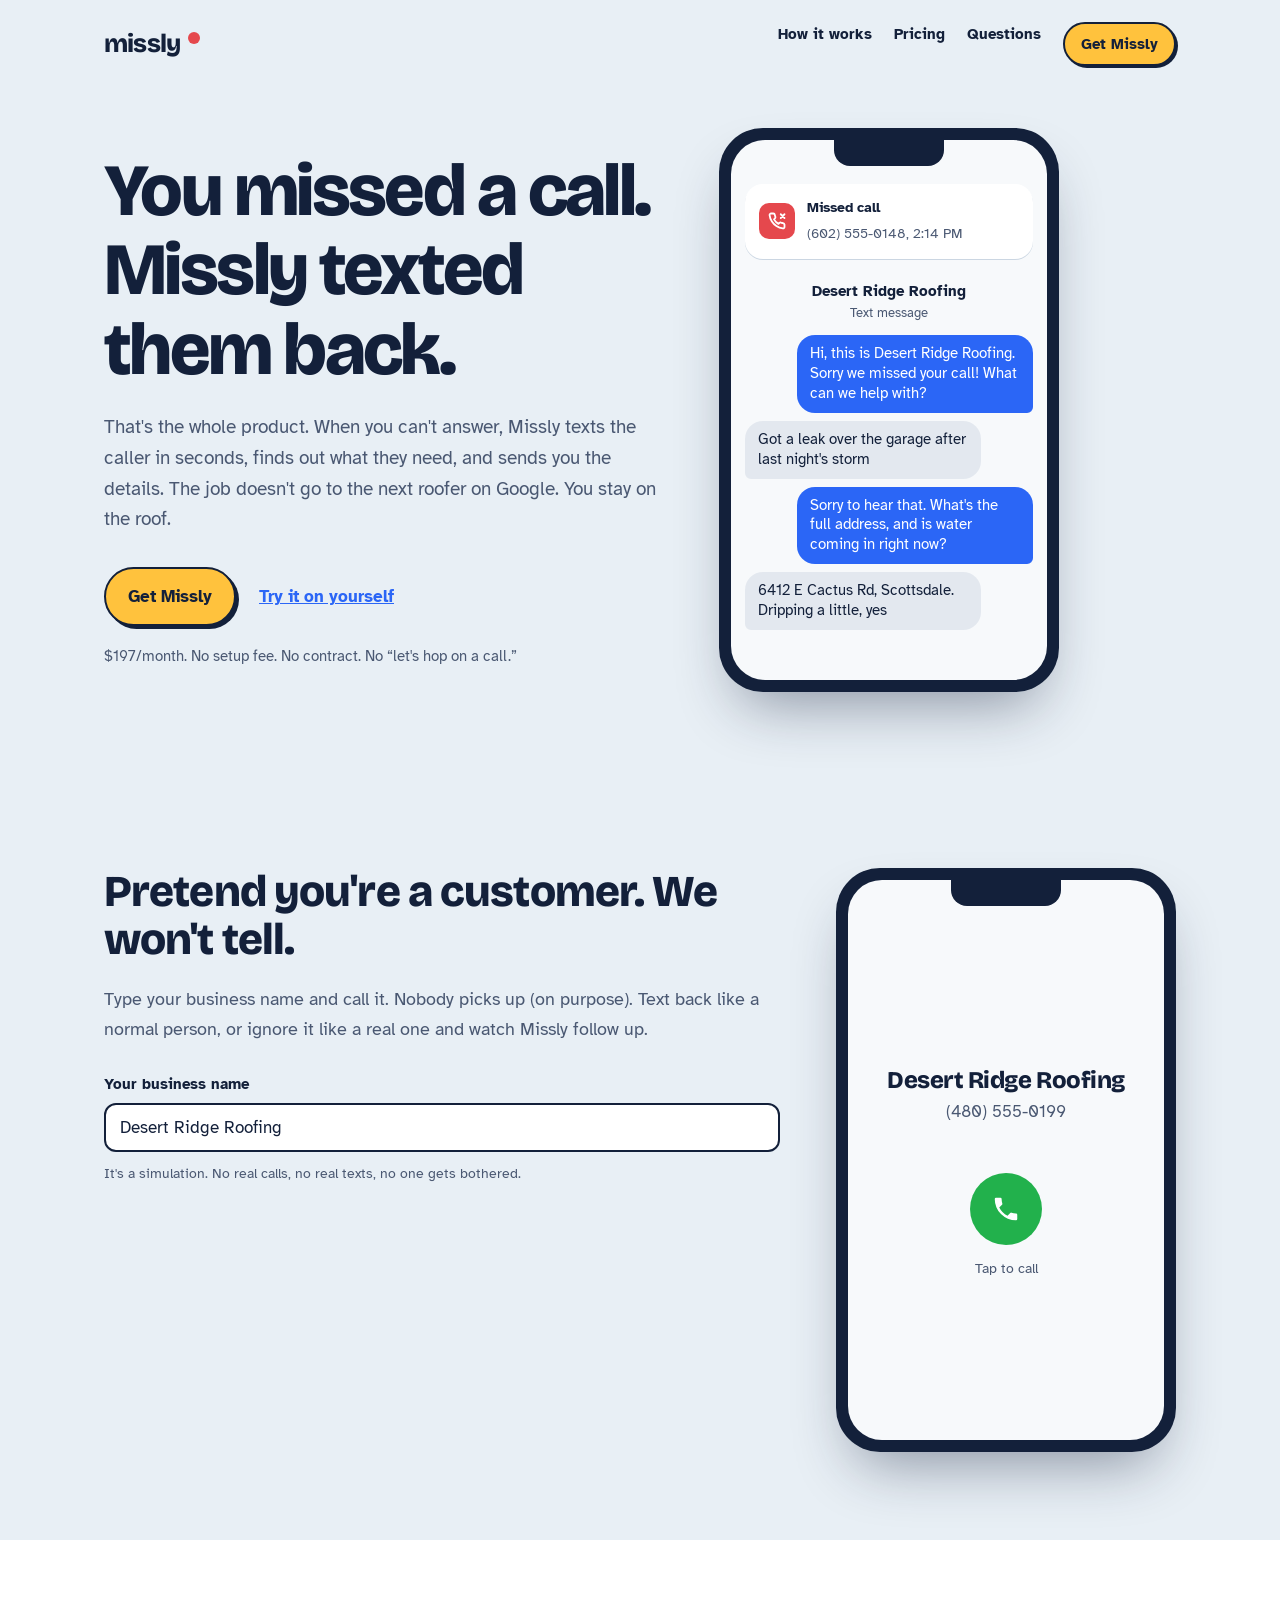
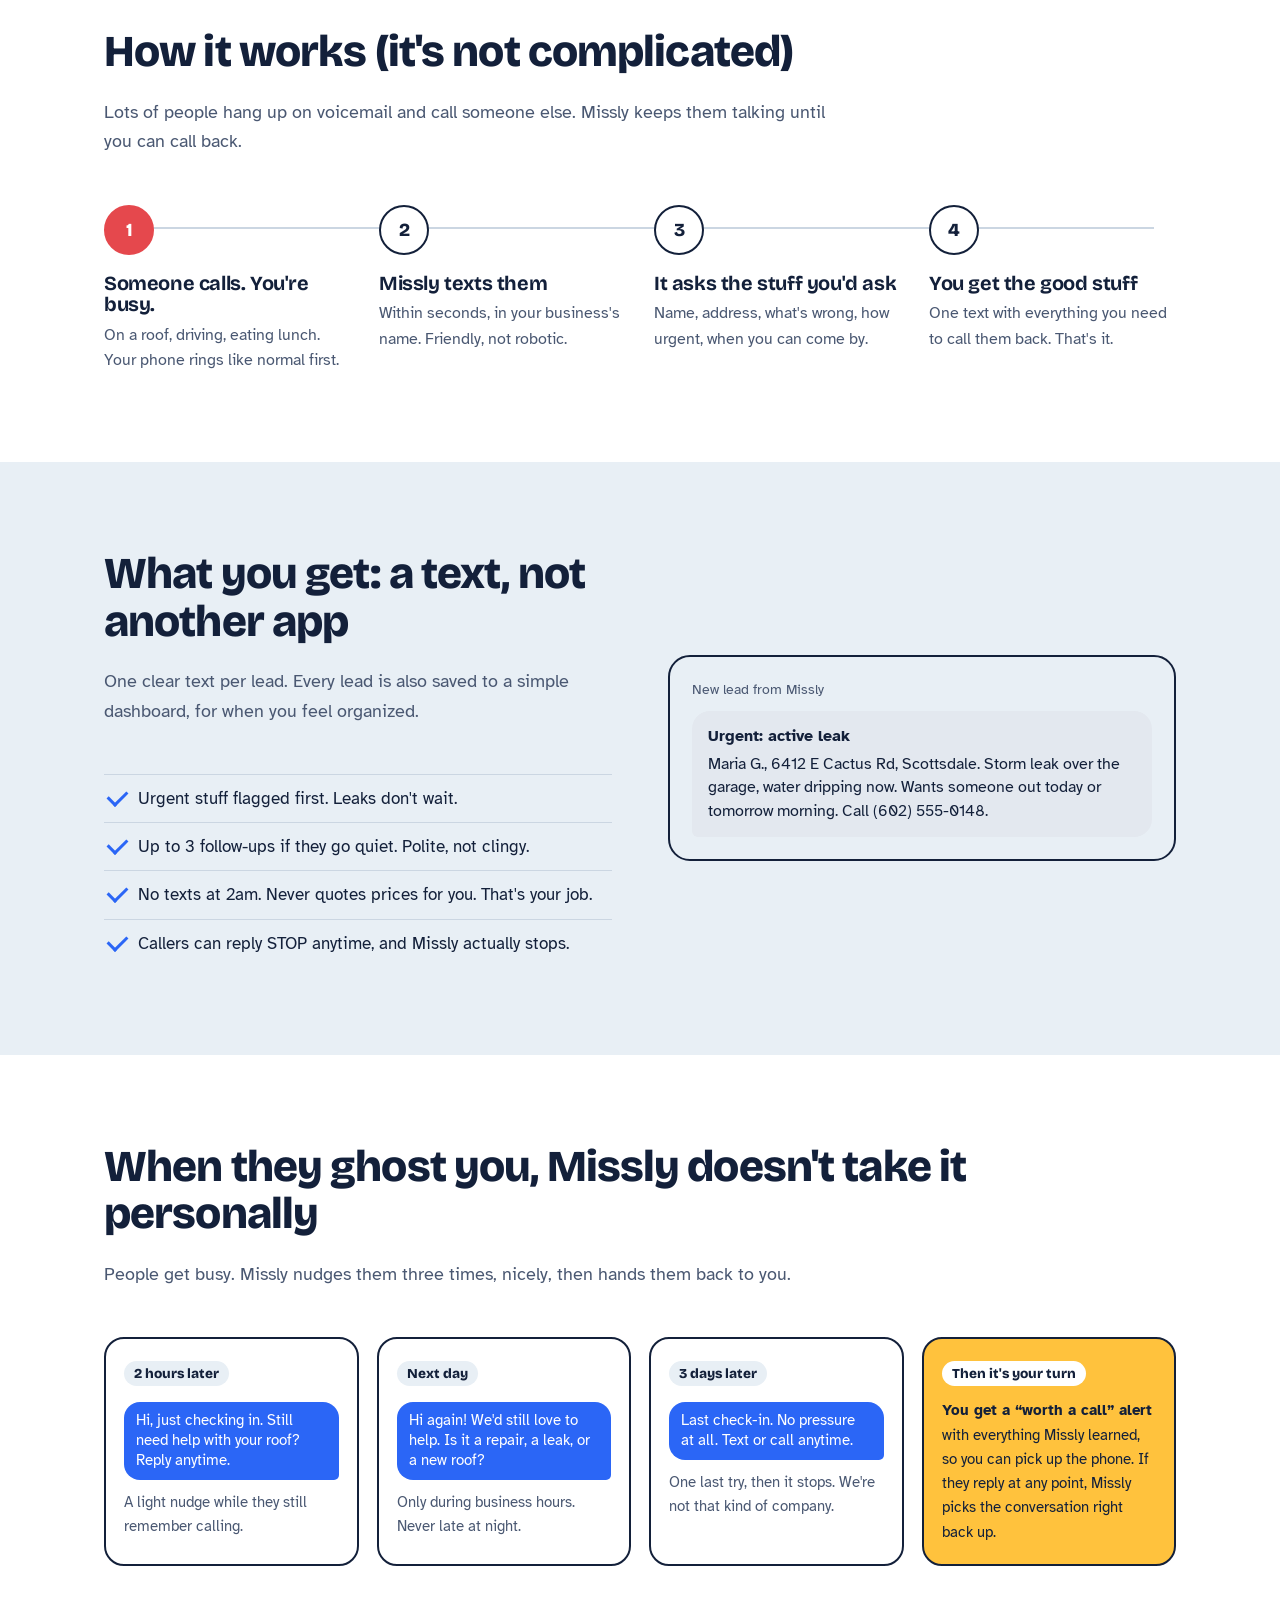
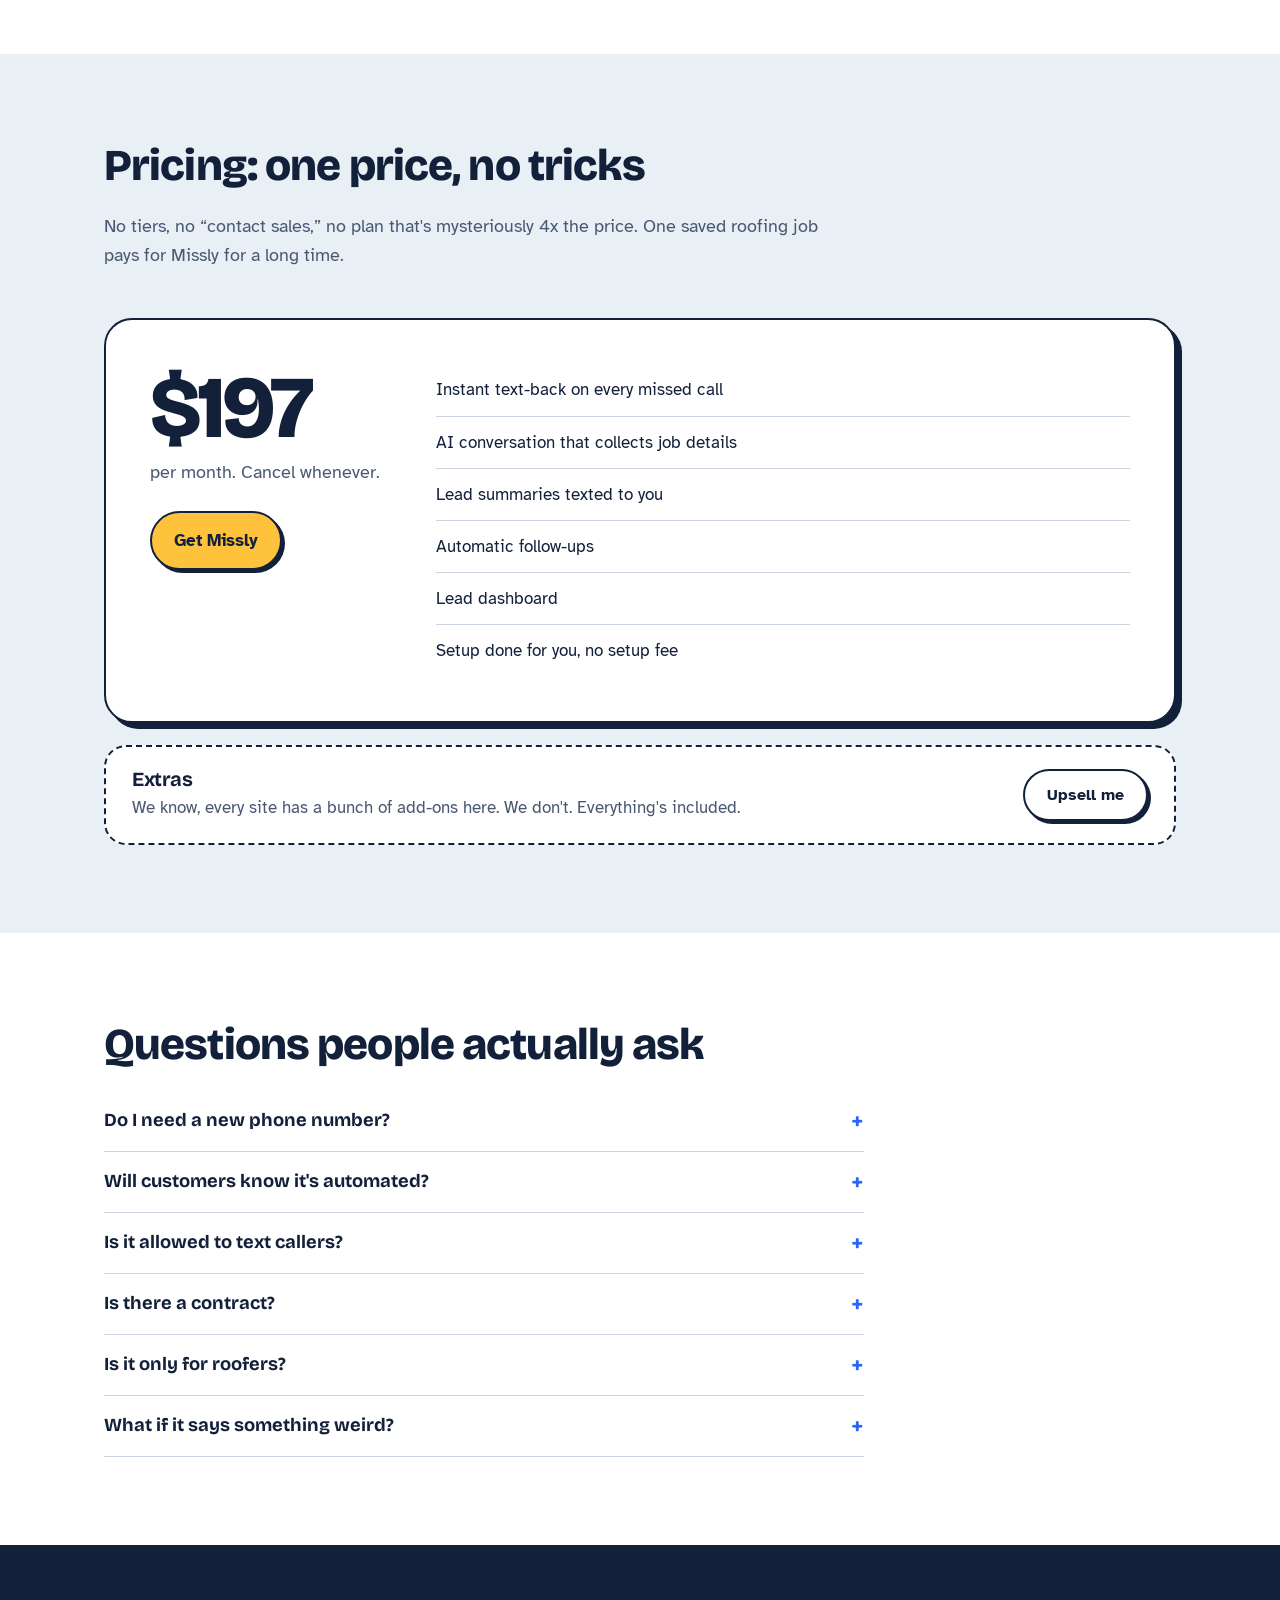
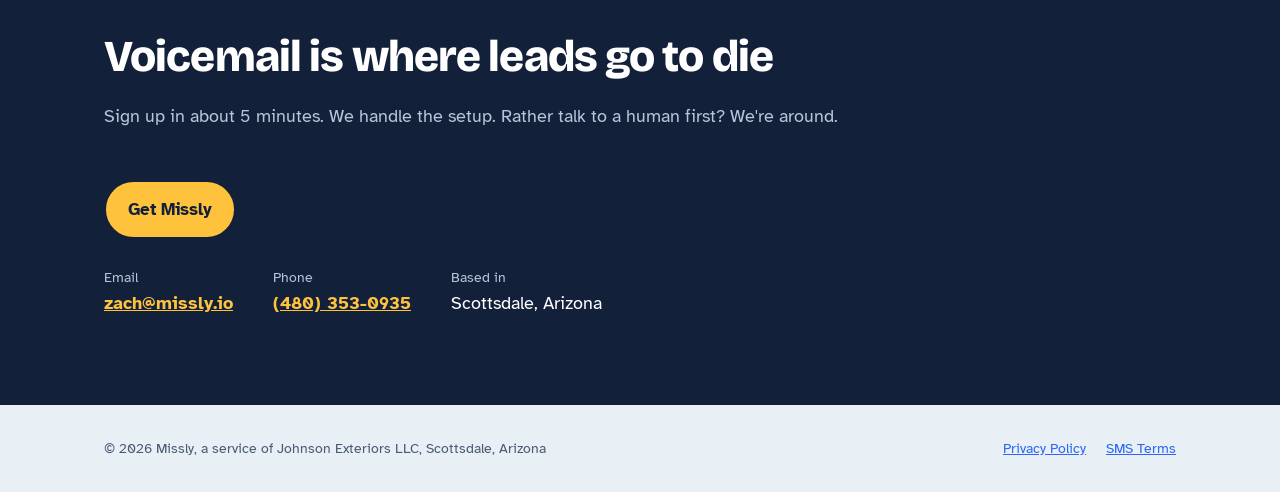
==== index.html @ 7ecbfa57 "Plain, funny site voice; add 'Upsell me' joke Co-Authored-By: Claude Opus 5.5 <noreply@anthropic.com" ====
<!DOCTYPE html>
<html lang="en">
<head>
<meta charset="utf-8">
<meta name="viewport" content="width=device-width, initial-scale=1">
<title>Missly | Missed calls, texted back in seconds</title>
<meta name="description" content="Missly texts back every caller you miss, finds out what they need, and sends you a summary. Built for roofers and local service businesses in the Phoenix area. $197/month, no contract.">
<link rel="preconnect" href="https://fonts.googleapis.com">
<link rel="preconnect" href="https://fonts.gstatic.com" crossorigin>
<link href="https://fonts.googleapis.com/css2?family=Atkinson+Hyperlegible:wght@400;700&family=Bricolage+Grotesque:opsz,wght@12..96,600;12..96,800&display=swap" rel="stylesheet">
<link rel="stylesheet" href="style.css">
</head>
<body>

<header class="site"><div class="wrap">
  <a class="logo" href="index.html" aria-label="Missly home">missly<i aria-hidden="true"></i></a>
  <nav>
    <a href="#how">How it works</a>
    <a href="#pricing">Pricing</a>
    <a href="#faq">Questions</a>
    <a class="btn small nav-cta" href="start.html">Get Missly</a>
  </nav>
</div></header>

<div class="hero"><div class="wrap">
  <div>
    <h1>You missed a call. Missly texted them back.</h1>
    <p class="lede">That's the whole product. When you can't answer, Missly texts the caller in seconds, finds out what they need, and sends you the details. The job doesn't go to the next roofer on Google. You stay on the roof.</p>
    <a class="btn" href="start.html">Get Missly</a>
    <a class="textlink" href="#try">Try it on yourself</a>
    <p class="fine">$197/month. No setup fee. No contract. No “let's hop on a call.”</p>
  </div>

  <div class="phone" role="img" aria-label="Example: a missed call followed by an automatic text conversation with the caller">
    <div class="screen">
      <div class="notch"></div>
      <div class="missed seq s1">
        <div class="ic"><svg width="18" height="18" viewBox="0 0 24 24" fill="none" stroke="#fff" stroke-width="2.4" stroke-linecap="round" stroke-linejoin="round" aria-hidden="true"><path d="M22 16.9v3a2 2 0 0 1-2.2 2 19.8 19.8 0 0 1-8.6-3.1 19.5 19.5 0 0 1-6-6A19.8 19.8 0 0 1 2.1 4.2 2 2 0 0 1 4.1 2h3a2 2 0 0 1 2 1.7c.1.9.4 1.8.7 2.7a2 2 0 0 1-.5 2.1L8 9.8a16 16 0 0 0 6 6l1.3-1.3a2 2 0 0 1 2.1-.4c.9.3 1.8.6 2.7.7a2 2 0 0 1 1.7 2z"/><path d="M17 3l5 5M22 3l-5 5"/></svg></div>
        <div><b>Missed call</b><span>(602) 555-0148, 2:14 PM</span></div>
      </div>
      <div class="thread-head seq s2"><strong>Desert Ridge Roofing</strong>Text message</div>
      <div class="thread">
        <div class="bubble out seq s3">Hi, this is Desert Ridge Roofing. Sorry we missed your call! What can we help with?</div>
        <div class="bubble in seq s4">Got a leak over the garage after last night's storm</div>
        <div class="bubble out seq s5">Sorry to hear that. What's the full address, and is water coming in right now?</div>
        <div class="bubble in seq s6">6412 E Cactus Rd, Scottsdale. Dripping a little, yes</div>
      </div>
    </div>
  </div>
</div></div>

<section id="try"><div class="wrap try-wrap">
  <div class="try-copy">
    <h2>Pretend you're a customer. We won't tell.</h2>
    <p class="intro">Type your business name and call it. Nobody picks up (on purpose). Text back like a normal person, or ignore it like a real one and watch Missly follow up.</p>
    <label class="field" for="demo-biz">Your business name
      <input id="demo-biz" type="text" value="Desert Ridge Roofing" maxlength="40" autocomplete="organization">
    </label>
    <p class="fine">It's a simulation. No real calls, no real texts, no one gets bothered.</p>
    <div class="owner-alert" id="demo-alert" hidden>
      <p class="from">Meanwhile, this text goes to you</p>
      <div class="msg" id="demo-alert-msg"></div>
      <a class="btn" href="start.html">Get Missly for my business</a>
    </div>
  </div>

  <div class="phone demo-phone" aria-live="polite">
    <div class="screen">
      <div class="notch"></div>

      <div class="demo-view" id="view-dial">
        <div class="dial-name" id="dial-name">Desert Ridge Roofing</div>
        <div class="dial-num">(480) 555-0199</div>
        <button class="call-btn" id="demo-call" type="button" aria-label="Call this business">
          <svg width="30" height="30" viewBox="0 0 24 24" fill="#fff" aria-hidden="true"><path d="M6.6 10.8a15.1 15.1 0 0 0 6.6 6.6l2.2-2.2a1 1 0 0 1 1-.25 11.4 11.4 0 0 0 3.6.57 1 1 0 0 1 1 1V20a1 1 0 0 1-1 1A17 17 0 0 1 3 4a1 1 0 0 1 1-1h3.5a1 1 0 0 1 1 1c0 1.25.2 2.45.57 3.6a1 1 0 0 1-.25 1z"/></svg>
        </button>
        <p class="dial-hint">Tap to call</p>
      </div>

      <div class="demo-view" id="view-calling" hidden>
        <div class="dial-name" id="calling-name"></div>
        <div class="call-status" id="call-status">Calling…</div>
        <div class="ring" aria-hidden="true"><span></span><span></span><span></span></div>
        <p class="voice" id="call-voice" hidden></p>
        <button class="end-btn" type="button" tabindex="-1" aria-hidden="true">
          <svg width="28" height="28" viewBox="0 0 24 24" fill="#fff" aria-hidden="true"><path d="M12 9c-1.6 0-3.15.25-4.6.72v3.1a1 1 0 0 1-.56.9 11.5 11.5 0 0 0-2.66 1.85 1 1 0 0 1-1.41 0L.29 13.08a1 1 0 0 1 0-1.41A17 17 0 0 1 12 7a17 17 0 0 1 11.71 4.67 1 1 0 0 1 0 1.41l-2.48 2.49a1 1 0 0 1-1.41 0 11.3 11.3 0 0 0-2.66-1.85 1 1 0 0 1-.56-.9v-3.1A15 15 0 0 0 12 9z"/></svg>
        </button>
      </div>

      <div class="demo-view" id="view-text" hidden>
        <div class="thread-head"><strong id="text-name"></strong>Text message</div>
        <div class="thread demo-thread" id="demo-thread"></div>
        <div class="chips" id="demo-chips"></div>
        <form class="compose" id="demo-form" autocomplete="off">
          <input id="demo-input" type="text" placeholder="Text message" maxlength="160" aria-label="Type a reply">
          <button type="submit" aria-label="Send">
            <svg width="18" height="18" viewBox="0 0 24 24" fill="#fff" aria-hidden="true"><path d="M3 20.5 21 12 3 3.5 3 10l12 2-12 2z"/></svg>
          </button>
        </form>
      </div>
    </div>
  </div>
</div>
<div class="wrap"><button class="textlink restart" id="demo-restart" type="button" hidden>Start the demo over</button></div>
</section>

<section id="how" class="light"><div class="wrap">
  <h2>How it works (it's not complicated)</h2>
  <p class="intro">Lots of people hang up on voicemail and call someone else. Missly keeps them talking until you can call back.</p>
  <ol class="steps">
    <li><h3>Someone calls. You're busy.</h3><p>On a roof, driving, eating lunch. Your phone rings like normal first.</p></li>
    <li><h3>Missly texts them</h3><p>Within seconds, in your business's name. Friendly, not robotic.</p></li>
    <li><h3>It asks the stuff you'd ask</h3><p>Name, address, what's wrong, how urgent, when you can come by.</p></li>
    <li><h3>You get the good stuff</h3><p>One text with everything you need to call them back. That's it.</p></li>
  </ol>
</div></section>

<section><div class="wrap alert-wrap">
  <div>
    <h2>What you get: a text, not another app</h2>
    <p class="intro">One clear text per lead. Every lead is also saved to a simple dashboard, for when you feel organized.</p>
    <ul class="checks">
      <li>Urgent stuff flagged first. Leaks don't wait.</li>
      <li>Up to 3 follow-ups if they go quiet. Polite, not clingy.</li>
      <li>No texts at 2am. Never quotes prices for you. That's your job.</li>
      <li>Callers can reply STOP anytime, and Missly actually stops.</li>
    </ul>
  </div>
  <div class="alert" role="img" aria-label="Example lead summary text sent to the business owner">
    <p class="from">New lead from Missly</p>
    <div class="msg">
      <b>Urgent: active leak</b>
      Maria G., 6412 E Cactus Rd, Scottsdale. Storm leak over the garage, water dripping now. Wants someone out today or tomorrow morning. Call (602) 555-0148.
    </div>
  </div>
</div></section>

<section id="quiet" class="light"><div class="wrap">
  <h2>When they ghost you, Missly doesn't take it personally</h2>
  <p class="intro">People get busy. Missly nudges them three times, nicely, then hands them back to you.</p>
  <ol class="quiet-steps">
    <li><span class="when">2 hours later</span><div class="msg">Hi, just checking in. Still need help with your roof? Reply anytime.</div><p>A light nudge while they still remember calling.</p></li>
    <li><span class="when">Next day</span><div class="msg">Hi again! We'd still love to help. Is it a repair, a leak, or a new roof?</div><p>Only during business hours. Never late at night.</p></li>
    <li><span class="when">3 days later</span><div class="msg">Last check-in. No pressure at all. Text or call anytime.</div><p>One last try, then it stops. We're not that kind of company.</p></li>
    <li><span class="when">Then it's your turn</span><p><b>You get a “worth a call” alert</b> with everything Missly learned, so you can pick up the phone. If they reply at any point, Missly picks the conversation right back up.</p></li>
  </ol>
</div></section>

<section id="pricing"><div class="wrap">
  <h2>Pricing: one price, no tricks</h2>
  <p class="intro">No tiers, no “contact sales,” no plan that's mysteriously 4x the price. One saved roofing job pays for Missly for a long time.</p>
  <div class="price">
    <div>
      <div class="amt">$197</div>
      <p class="per">per month. Cancel whenever.</p>
      <a class="btn" href="start.html">Get Missly</a>
    </div>
    <ul>
      <li>Instant text-back on every missed call</li>
      <li>AI conversation that collects job details</li>
      <li>Lead summaries texted to you</li>
      <li>Automatic follow-ups</li>
      <li>Lead dashboard</li>
      <li>Setup done for you, no setup fee</li>
    </ul>
  </div>
  <div class="upsell">
    <div>
      <h3>Extras</h3>
      <p>We know, every site has a bunch of add-ons here. We don't. Everything's included.</p>
    </div>
    <button type="button" class="btn ghost-btn" id="upsell">Upsell me</button>
    <p class="upsell-msg" id="upsell-msg" role="status" hidden>Sorry, there's nothing else to buy yet. You already have the whole thing. 🤷</p>
  </div>
</div></section>

<section id="faq" class="light"><div class="wrap">
  <h2>Questions people actually ask</h2>
  <div class="faq">
    <details><summary>Do I need a new phone number?</summary><p>Nope. Keep your number. You dial one short code from your business phone so calls you don't answer go to Missly. Takes about 2 minutes, and we send instructions for your exact phone company.</p></details>
    <details><summary>Will customers know it's automated?</summary><p>Texts come from your business name and read like a helpful office assistant. If someone asks, Missly tells the truth: it's your automated assistant. If they want a real human, it pings you right away.</p></details>
    <details><summary>Is it allowed to text callers?</summary><p>Missly only texts people who called you first, identifies your business in every conversation, and stops immediately if someone replies STOP. See our <a href="terms.html">SMS Terms</a>.</p></details>
    <details><summary>Is there a contract?</summary><p>No. Month to month. Cancel anytime, no breakup speech required.</p></details>
    <details><summary>Is it only for roofers?</summary><p>We started with roofers because they're always on roofs. It works for any local business that misses calls: dental offices, HVAC, plumbers, you name it.</p></details>
    <details><summary>What if it says something weird?</summary><p>It sticks to your services, hours, and area, and never quotes prices. You can tell it anything it should always or never say when you sign up.</p></details>
  </div>
</div></section>

<section id="contact" class="contact"><div class="wrap">
  <h2>Voicemail is where leads go to die</h2>
  <p class="intro">Sign up in about 5 minutes. We handle the setup. Rather talk to a human first? We're around.</p>
  <a class="btn" href="start.html">Get Missly</a>
  <div class="contact-lines">
    <div><span>Email</span><a href="mailto:zach@missly.io">zach@missly.io</a></div>
    <div><span>Phone</span><a href="tel:+14803530935">(480) 353-0935</a></div>
    <div><span>Based in</span>Scottsdale, Arizona</div>
  </div>
</div></section>

<footer><div class="wrap">
  <p>&copy; 2026 Missly, a service of Johnson Exteriors LLC, Scottsdale, Arizona</p>
  <nav><a href="privacy.html">Privacy Policy</a><a href="terms.html">SMS Terms</a></nav>
</div></footer>

<script src="demo.js"></script>
<script>
(function(){var b=document.getElementById("upsell"),m=document.getElementById("upsell-msg"),n=0;
if(!b)return;var lines=["Sorry, there's nothing else to buy yet. You already have the whole thing. 🤷","Still nothing. We checked the back room.","Okay, you really want to give us money. Click “Get Missly” above. 😄"];
b.addEventListener("click",function(){m.textContent=lines[Math.min(n,lines.length-1)];m.hidden=false;n++;});})();
</script>
</body>
</html>
---- style.css ----
:root{
  --sky:#E8EFF5;
  --paper:#FFFFFF;
  --ink:#13203A;
  --ink-soft:#4A5872;
  --blue:#2B66F6;
  --red:#E5484D;
  --sun:#FFC23D;
  --line:#CBD6E2;
  --display:"Bricolage Grotesque",system-ui,sans-serif;
  --body:"Atkinson Hyperlegible",system-ui,sans-serif;
}
*{box-sizing:border-box;margin:0;padding:0}
html{scroll-behavior:smooth}
body{background:var(--sky);color:var(--ink);font:400 1.0625rem/1.6 var(--body);-webkit-font-smoothing:antialiased}
a{color:var(--blue)}
a:focus-visible,button:focus-visible,summary:focus-visible{outline:3px solid var(--blue);outline-offset:3px;border-radius:4px}
.wrap{max-width:1120px;margin:0 auto;padding:0 24px}
h1,h2,h3{font-family:var(--display);line-height:1.08;letter-spacing:-.02em}
h2{font-size:clamp(1.9rem,4vw,2.75rem);font-weight:800;margin-bottom:.5em}
h3{font-size:1.25rem;font-weight:700;margin-bottom:.35em}
p{max-width:62ch}

/* header */
.site{padding:22px 0}
.site .wrap{display:flex;align-items:center;justify-content:space-between;gap:16px}
.logo{font-family:var(--display);font-weight:800;font-size:1.6rem;color:var(--ink);text-decoration:none;letter-spacing:-.03em;display:inline-flex;align-items:center;gap:8px}
.logo i{width:12px;height:12px;border-radius:50%;background:var(--red);display:inline-block;transform:translateY(-6px)}
.site nav{display:flex;gap:22px}
.site nav a{color:var(--ink);text-decoration:none;font-weight:700;font-size:.95rem}
.site nav a:hover{color:var(--blue)}
@media(max-width:640px){.site nav a:not(.nav-cta){display:none}}

.btn{display:inline-block;background:var(--sun);color:var(--ink);font-weight:700;text-decoration:none;padding:14px 22px;border-radius:999px;border:2px solid var(--ink);box-shadow:3px 3px 0 var(--ink);transition:transform .12s,box-shadow .12s}
.btn:hover{transform:translate(-1px,-1px);box-shadow:4px 4px 0 var(--ink)}
.btn:active{transform:translate(2px,2px);box-shadow:1px 1px 0 var(--ink)}
.btn.small{padding:8px 16px;font-size:.95rem;box-shadow:2px 2px 0 var(--ink)}
.textlink{font-weight:700;margin-left:18px}

/* hero */
.hero{padding:40px 0 88px}
.hero .wrap{display:grid;grid-template-columns:1.1fr .9fr;gap:56px;align-items:center}
.hero h1{font-size:clamp(2.6rem,6.4vw,4.6rem);font-weight:800;letter-spacing:-.035em;margin-bottom:22px}
.hero .lede{font-size:1.2rem;color:var(--ink-soft);margin-bottom:32px;max-width:46ch}
.hero .fine{margin-top:18px;font-size:.95rem;color:var(--ink-soft)}
@media(max-width:860px){.hero .wrap{grid-template-columns:1fr;gap:48px}.phone{justify-self:center}}

/* phone */
.phone{width:min(340px,100%);background:var(--ink);border-radius:44px;padding:12px;box-shadow:0 30px 60px -20px rgba(19,32,58,.45)}
.screen{background:#F7F9FB;border-radius:34px;overflow:hidden;min-height:540px;display:flex;flex-direction:column}
.notch{width:110px;height:26px;background:var(--ink);border-radius:0 0 16px 16px;margin:0 auto}
.missed{margin:18px 14px 6px;background:var(--paper);border-radius:18px;padding:12px 14px;display:flex;gap:12px;align-items:center;box-shadow:0 1px 0 var(--line)}
.missed .ic{width:36px;height:36px;border-radius:10px;background:var(--red);display:grid;place-items:center;flex:none}
.missed b{display:block;font-size:.9rem}
.missed span{font-size:.85rem;color:var(--ink-soft)}
.thread-head{text-align:center;font-size:.8rem;color:var(--ink-soft);padding:14px 0 6px}
.thread-head strong{display:block;color:var(--ink);font-size:.95rem}
.thread{padding:6px 14px 18px;display:flex;flex-direction:column;gap:8px}
.bubble{max-width:82%;padding:9px 13px;border-radius:18px;font-size:.92rem;line-height:1.35}
.bubble.out{align-self:flex-end;background:var(--blue);color:#fff;border-bottom-right-radius:6px}
.bubble.in{align-self:flex-start;background:#E3E8EF;border-bottom-left-radius:6px}
.stamp{align-self:center;font-size:.72rem;color:var(--ink-soft);margin:2px 0}

/* one orchestrated load sequence */
@media (prefers-reduced-motion:no-preference){
  .seq{opacity:0;transform:translateY(8px);animation:pop .35s ease-out forwards}
  .seq.s1{animation-delay:.3s}.seq.s2{animation-delay:1.1s}.seq.s3{animation-delay:1.5s}
  .seq.s4{animation-delay:2.6s}.seq.s5{animation-delay:3.6s}.seq.s6{animation-delay:4.6s}
  @keyframes pop{to{opacity:1;transform:none}}
}

/* sections */
section{padding:88px 0}
section.light{background:var(--paper)}
.intro{color:var(--ink-soft);font-size:1.15rem;margin-bottom:48px}

/* how it works: real sequence */
.steps{list-style:none;display:grid;grid-template-columns:repeat(4,1fr);gap:28px;counter-reset:s;position:relative}
.steps::before{content:"";position:absolute;top:22px;left:22px;right:22px;height:2px;background:var(--line)}
.steps li{position:relative;counter-increment:s}
.steps li::before{content:counter(s);display:grid;place-items:center;width:46px;height:46px;border-radius:50%;background:var(--paper);border:2px solid var(--ink);font:800 1.15rem var(--display);margin-bottom:18px;position:relative}
.steps li:first-child::before{background:var(--red);border-color:var(--red);color:#fff}
.steps p{color:var(--ink-soft);font-size:1rem}
@media(max-width:860px){.steps{grid-template-columns:1fr 1fr}.steps::before{display:none}}
@media(max-width:520px){.steps{grid-template-columns:1fr}}

/* owner alert */
.alert-wrap{display:grid;grid-template-columns:1fr 1fr;gap:56px;align-items:center}
.alert{background:var(--sky);border-radius:22px;padding:22px;border:2px solid var(--ink)}
.alert .from{font-size:.85rem;color:var(--ink-soft);margin-bottom:10px}
.alert .msg{background:#E3E8EF;border-radius:18px;border-bottom-left-radius:6px;padding:14px 16px;font-size:.98rem;line-height:1.5}
.alert .msg b{display:block;margin-bottom:4px}
.checks{list-style:none;margin-top:22px}
.checks li{padding:10px 0 10px 34px;position:relative;border-top:1px solid var(--line)}
.checks li::before{content:"";position:absolute;left:4px;top:15px;width:16px;height:9px;border:solid var(--blue);border-width:0 0 3px 3px;transform:rotate(-45deg)}
@media(max-width:860px){.alert-wrap{grid-template-columns:1fr;gap:36px}}

/* pricing */
.price{display:grid;grid-template-columns:auto 1fr;gap:56px;align-items:start;background:var(--paper);border:2px solid var(--ink);border-radius:28px;padding:44px;box-shadow:6px 6px 0 var(--ink)}
.price .amt{font-family:var(--display);font-weight:800;font-size:clamp(3.5rem,9vw,5.5rem);line-height:1;letter-spacing:-.04em}
.price .per{font-size:1.1rem;color:var(--ink-soft);margin:6px 0 24px}
.price ul{list-style:none}
.price li{padding:12px 0;border-bottom:1px solid var(--line)}
.price li:last-child{border:0}
@media(max-width:760px){.price{grid-template-columns:1fr;gap:28px;padding:28px}}

/* faq */
.faq{max-width:760px}
.faq details{border-bottom:1px solid var(--line);padding:18px 0}
.faq summary{font:700 1.15rem var(--display);cursor:pointer;list-style:none;display:flex;justify-content:space-between;gap:16px}
.faq summary::-webkit-details-marker{display:none}
.faq summary::after{content:"+";font-size:1.5rem;line-height:1;color:var(--blue);transition:transform .2s}
.faq details[open] summary::after{transform:rotate(45deg)}
.faq details p{margin-top:10px;color:var(--ink-soft)}

/* contact */
.contact{background:var(--ink);color:#fff}
.contact h2{color:#fff}
.contact .intro{color:#B9C4D6}
.contact-lines{display:flex;flex-wrap:wrap;gap:16px 40px;margin-top:28px;font-size:1.1rem}
.contact-lines a{color:var(--sun);font-weight:700}
.contact-lines span{display:block;font-size:.85rem;color:#B9C4D6}

footer{padding:32px 0;font-size:.9rem;color:var(--ink-soft)}
footer .wrap{display:flex;flex-wrap:wrap;gap:12px 24px;justify-content:space-between}
footer nav{display:flex;gap:20px}

/* legal pages */
.legal{background:var(--paper);padding:56px 0 72px}
.legal .wrap{max-width:780px}
.legal h1{font-size:2.6rem;font-weight:800;margin-bottom:6px}
.legal .updated{color:var(--ink-soft);margin-bottom:28px}
.legal h2{font-size:1.4rem;margin:32px 0 10px}
.legal p,.legal li{margin-bottom:10px}
.legal ul{padding-left:22px}

/* ---------- interactive demo ---------- */
.try-wrap{display:grid;grid-template-columns:minmax(0,1fr) 340px;gap:56px;align-items:start}
.try-copy .intro{margin-bottom:28px}
.field{display:block;font-weight:700;font-size:.95rem;margin-bottom:10px}
.field input,.field select,.field textarea{display:block;width:100%;margin-top:6px;font:400 1.05rem var(--body);color:var(--ink);background:var(--paper);border:2px solid var(--ink);border-radius:12px;padding:12px 14px}
.field textarea{min-height:96px;resize:vertical}
.field input:focus,.field select:focus,.field textarea:focus{outline:3px solid var(--blue);outline-offset:2px}
.field .hint{display:block;font-weight:400;font-size:.88rem;color:var(--ink-soft);margin-top:4px}
.fine{font-size:.9rem;color:var(--ink-soft)}
.owner-alert{margin-top:28px;background:var(--paper);border:2px solid var(--ink);border-radius:22px;padding:20px;box-shadow:4px 4px 0 var(--ink)}
.owner-alert .from{font-size:.85rem;color:var(--ink-soft);margin-bottom:10px}
.owner-alert .msg{background:#E3E8EF;border-radius:18px;border-bottom-left-radius:6px;padding:14px 16px;font-size:.95rem;line-height:1.5;white-space:pre-line;margin-bottom:18px}
.demo-phone{width:340px;max-width:100%}
.demo-phone .screen{position:relative;height:560px}
.demo-view{flex:1;display:flex;flex-direction:column;min-height:0}
.demo-view[hidden]{display:none}
#view-dial,#view-calling{align-items:center;justify-content:center;text-align:center;padding:24px}
.dial-name{font:800 1.5rem var(--display);letter-spacing:-.02em;margin-bottom:4px}
.dial-num,.call-status{color:var(--ink-soft)}
.call-btn,.end-btn{width:72px;height:72px;border-radius:50%;border:0;display:grid;place-items:center;margin-top:48px}
.call-btn{background:#22B14C;cursor:pointer}
.call-btn:hover{filter:brightness(1.08)}
.end-btn{background:var(--red);margin-top:auto}
.dial-hint{margin-top:12px;font-size:.9rem;color:var(--ink-soft)}
.ring{display:flex;gap:8px;margin:40px 0}
.ring span{width:10px;height:10px;border-radius:50%;background:var(--blue);opacity:.25}
@media (prefers-reduced-motion:no-preference){.ring span{animation:ring 1.2s infinite}.ring span:nth-child(2){animation-delay:.2s}.ring span:nth-child(3){animation-delay:.4s}
@keyframes ring{40%{opacity:1;transform:scale(1.3)}}}
.ring.off span{animation:none;opacity:.15}
.voice{background:var(--paper);border:1px solid var(--line);border-radius:14px;padding:12px 14px;font-size:.9rem;line-height:1.4;max-width:250px}
.demo-thread{flex:1;overflow-y:auto;min-height:0}
.typing{align-self:flex-start;background:#E3E8EF;border-radius:18px;padding:10px 14px;display:flex;gap:4px}
.typing i{width:6px;height:6px;border-radius:50%;background:var(--ink-soft);opacity:.5}
@media (prefers-reduced-motion:no-preference){.typing i{animation:ring 1s infinite}.typing i:nth-child(2){animation-delay:.15s}.typing i:nth-child(3){animation-delay:.3s}}
.chips{display:flex;flex-wrap:wrap;gap:6px;padding:0 12px 8px;justify-content:flex-end}
.chips button{font:700 .82rem var(--body);color:var(--blue);background:var(--paper);border:1.5px solid var(--blue);border-radius:999px;padding:6px 11px;cursor:pointer;text-align:left}
.chips button:hover{background:#EDF2FF}
.compose{display:flex;gap:8px;padding:10px 12px 14px;border-top:1px solid var(--line);background:var(--paper)}
.compose input{flex:1;min-width:0;border:1px solid var(--line);border-radius:999px;padding:9px 14px;font:400 .95rem var(--body)}
.compose button{width:38px;height:38px;border-radius:50%;border:0;background:var(--blue);display:grid;place-items:center;cursor:pointer;flex:none}
.compose input:disabled,.compose button:disabled{opacity:.45;cursor:default}
.restart{background:none;border:0;color:var(--blue);font:700 1rem var(--body);cursor:pointer;margin:20px 0 0;text-decoration:underline}
@media(max-width:860px){.try-wrap{grid-template-columns:minmax(0,1fr);gap:40px}.demo-phone{justify-self:center}}

/* ---------- signup ---------- */
.signup{padding:24px 0 88px}
.signup-wrap{display:grid;grid-template-columns:300px minmax(0,1fr);gap:56px;align-items:start}
.signup-side h1{font-size:clamp(2.4rem,5vw,3.4rem);font-weight:800;letter-spacing:-.035em;margin-bottom:12px}
.signup-side>p{color:var(--ink-soft);margin-bottom:28px}
.progress{list-style:none;margin-bottom:28px;counter-reset:p}
.progress li{counter-increment:p;display:flex;align-items:center;gap:12px;padding:10px 0;color:var(--ink-soft);font-weight:700}
.progress li::before{content:counter(p);display:grid;place-items:center;width:32px;height:32px;border-radius:50%;border:2px solid var(--line);background:var(--paper);font:800 .95rem var(--display);flex:none}
.progress li.current{color:var(--ink)}
.progress li.current::before{border-color:var(--ink);background:var(--sun)}
.progress li.done::before{content:"\2713";background:var(--blue);border-color:var(--blue);color:#fff}
.signup-card{background:var(--paper);border:2px solid var(--ink);border-radius:28px;padding:40px;box-shadow:6px 6px 0 var(--ink)}
.signup-card fieldset{border:0}
.signup-card legend{font:800 1.9rem var(--display);letter-spacing:-.02em;margin-bottom:24px}
.signup-card .field{margin-bottom:22px}
.opt{font-weight:400;color:var(--ink-soft)}
.field [aria-invalid="true"]{border-color:var(--red);background:#FFF5F5}
.hp{position:absolute;left:-9999px;width:1px;height:1px;opacity:0}
.review{display:grid;grid-template-columns:minmax(120px,180px) minmax(0,1fr);gap:10px 20px;margin-bottom:28px;padding-bottom:20px;border-bottom:1px solid var(--line)}
.review dt{color:var(--ink-soft);font-size:.95rem}
.review dd{font-weight:700;overflow-wrap:anywhere}
.review .back{grid-column:1/-1;justify-self:start}
.agree{display:flex;gap:12px;align-items:flex-start;margin:6px 0 28px;font-size:.98rem}
.agree input{width:22px;height:22px;margin-top:2px;flex:none;accent-color:var(--blue)}
.next-steps{background:var(--sky);border-radius:18px;padding:22px 24px}
.next-steps ol{padding-left:20px;color:var(--ink-soft)}
.next-steps li{margin-bottom:6px}
.form-error{margin-top:20px;background:#FFF0F0;border:2px solid var(--red);border-radius:14px;padding:12px 16px;color:#8A1C1F;font-weight:700}
.nav-row{display:flex;justify-content:space-between;align-items:center;margin-top:28px;gap:16px}
.nav-row .btn{margin-left:auto;font-size:1.05rem;cursor:pointer;font-family:var(--body)}
.nav-row .btn:disabled{opacity:.6;cursor:wait}
.back{background:none;border:0;font:700 1rem var(--body);color:var(--blue);cursor:pointer;text-decoration:underline;padding:8px 0}
.done h2{margin-bottom:12px}
.done p{margin-bottom:16px}
@media(max-width:860px){.signup-wrap{grid-template-columns:minmax(0,1fr);gap:28px}.progress{display:flex;gap:8px}.progress li{font-size:0;padding:0}.progress li::before{font-size:.95rem}.signup-card{padding:26px 22px}.review{grid-template-columns:1fr}.review dd{margin-bottom:8px}}

/* ---------- setup guide ---------- */
.setup{padding:24px 0 88px}
.setup-wrap{max-width:760px}
.setup h1{font-size:clamp(2.2rem,5.5vw,3.4rem);font-weight:800;letter-spacing:-.035em;margin-bottom:14px}
.setup .lede{font-size:1.15rem;color:var(--ink-soft);margin-bottom:28px}
.number-card{background:var(--paper);border:2px solid var(--ink);border-radius:22px;padding:22px 24px;box-shadow:5px 5px 0 var(--ink);margin-bottom:40px;display:flex;flex-direction:column;gap:4px}
.number-card strong{font:800 clamp(2rem,6vw,2.6rem) var(--display);letter-spacing:-.02em}
.number-card .label{font-size:.92rem;color:var(--ink-soft)}
.guide{list-style:none;counter-reset:g}
.guide>li{counter-increment:g;position:relative;padding:0 0 36px 64px}
.guide>li::before{content:counter(g);position:absolute;left:0;top:0;width:44px;height:44px;border-radius:50%;display:grid;place-items:center;background:var(--sun);border:2px solid var(--ink);font:800 1.15rem var(--display)}
.guide>li::after{content:"";position:absolute;left:21px;top:50px;bottom:8px;width:2px;background:var(--line)}
.guide>li:last-child::after{display:none}
.guide h2{font-size:1.5rem;margin:6px 0 10px}
.guide p{margin-bottom:12px}
.guide li.locked{opacity:.4;pointer-events:none}
.guide li.locked::before{background:var(--paper)}
.carriers{display:flex;flex-wrap:wrap;gap:10px;margin-top:14px}
.carriers button{font:700 1rem var(--body);color:var(--ink);background:var(--paper);border:2px solid var(--ink);border-radius:999px;padding:10px 18px;cursor:pointer}
.carriers button[aria-checked="true"]{background:var(--ink);color:#fff}
.code-row{display:flex;flex-wrap:wrap;align-items:center;gap:12px;margin:8px 0 16px}
.code-row code{font:800 clamp(1.5rem,5.5vw,2.1rem)/1.2 ui-monospace,Menlo,Consolas,monospace;background:var(--paper);border:2px dashed var(--blue);border-radius:14px;padding:12px 16px;letter-spacing:.02em;overflow-wrap:anywhere}
.copy{font:700 1rem var(--body);background:var(--blue);color:#fff;border:0;border-radius:999px;padding:10px 18px;cursor:pointer}
.plain{padding-left:20px;margin-bottom:12px}
.plain li{margin-bottom:8px}
.tips{background:var(--paper);border-radius:14px;padding:12px 16px;margin-top:8px}
.tips summary{font-weight:700;cursor:pointer}
.tips ul{margin-top:10px}
.done-msg{background:#E9F8EF;border:2px solid #22B14C;border-radius:14px;padding:12px 16px;font-weight:700;max-width:60ch}
#done-btn{cursor:pointer;font-family:var(--body);font-size:1.05rem}
@media(max-width:520px){.guide>li{padding-left:56px}}

.chips button.ghost{color:var(--ink-soft);border-color:var(--line);border-style:dashed;background:#F7F9FB}
.chips button.ghost:hover{background:#EEF2F6}
.stamp.gap{display:flex;align-items:center;gap:8px;width:100%;font-weight:700;color:var(--ink);margin:10px 0 4px}
.stamp.gap::before,.stamp.gap::after{content:"";flex:1;border-top:1px dashed var(--line)}
.stamp.why{font-style:italic;max-width:90%;text-align:center}

/* when customers go quiet */
.quiet-steps{list-style:none;display:grid;grid-template-columns:repeat(4,minmax(0,1fr));gap:18px;counter-reset:q;margin-top:8px}
.quiet-steps li{background:var(--paper);border:2px solid var(--ink);border-radius:20px;padding:20px 18px;position:relative}
.quiet-steps .when{display:inline-block;font:800 .85rem var(--display);background:var(--sky);border-radius:999px;padding:4px 10px;margin-bottom:12px}
.quiet-steps li:last-child{background:var(--sun)}
.quiet-steps li:last-child .when{background:var(--paper)}
.quiet-steps .msg{background:var(--blue);color:#fff;border-radius:16px;border-bottom-right-radius:5px;padding:9px 12px;font-size:.92rem;line-height:1.35;margin:4px 0 10px}
.quiet-steps p{font-size:.95rem;color:var(--ink-soft)}
.quiet-steps li:last-child p{color:var(--ink)}
@media(max-width:900px){.quiet-steps{grid-template-columns:1fr 1fr}}
@media(max-width:520px){.quiet-steps{grid-template-columns:1fr}}

/* the "upsell me" joke */
.upsell{margin-top:22px;display:flex;flex-wrap:wrap;align-items:center;gap:14px 24px;background:var(--paper);border:2px dashed var(--ink);border-radius:22px;padding:22px 26px}
.upsell>div{flex:1;min-width:220px}
.upsell h3{margin-bottom:4px}
.upsell p{color:var(--ink-soft)}
.ghost-btn{background:var(--paper);cursor:pointer;font-family:var(--body);font-size:1rem}
.upsell-msg{flex-basis:100%;font-weight:700;color:var(--ink)!important}
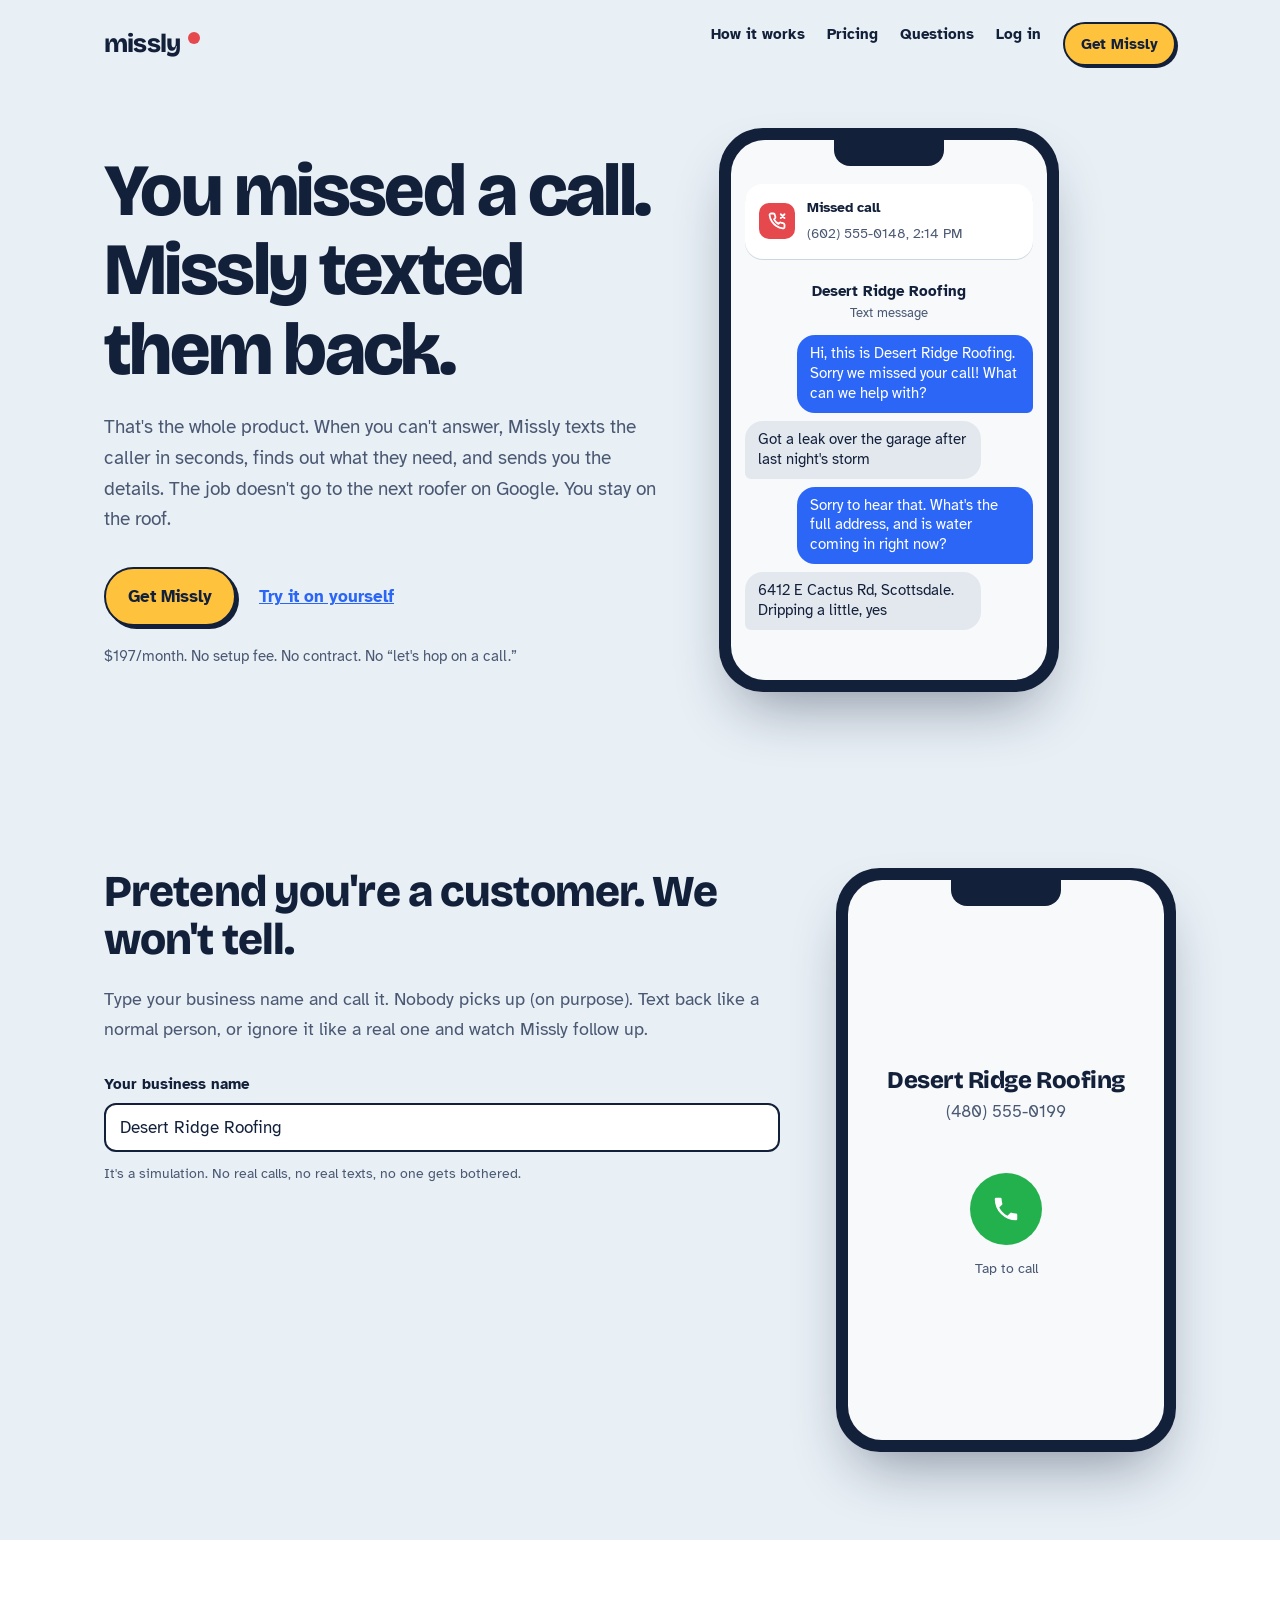
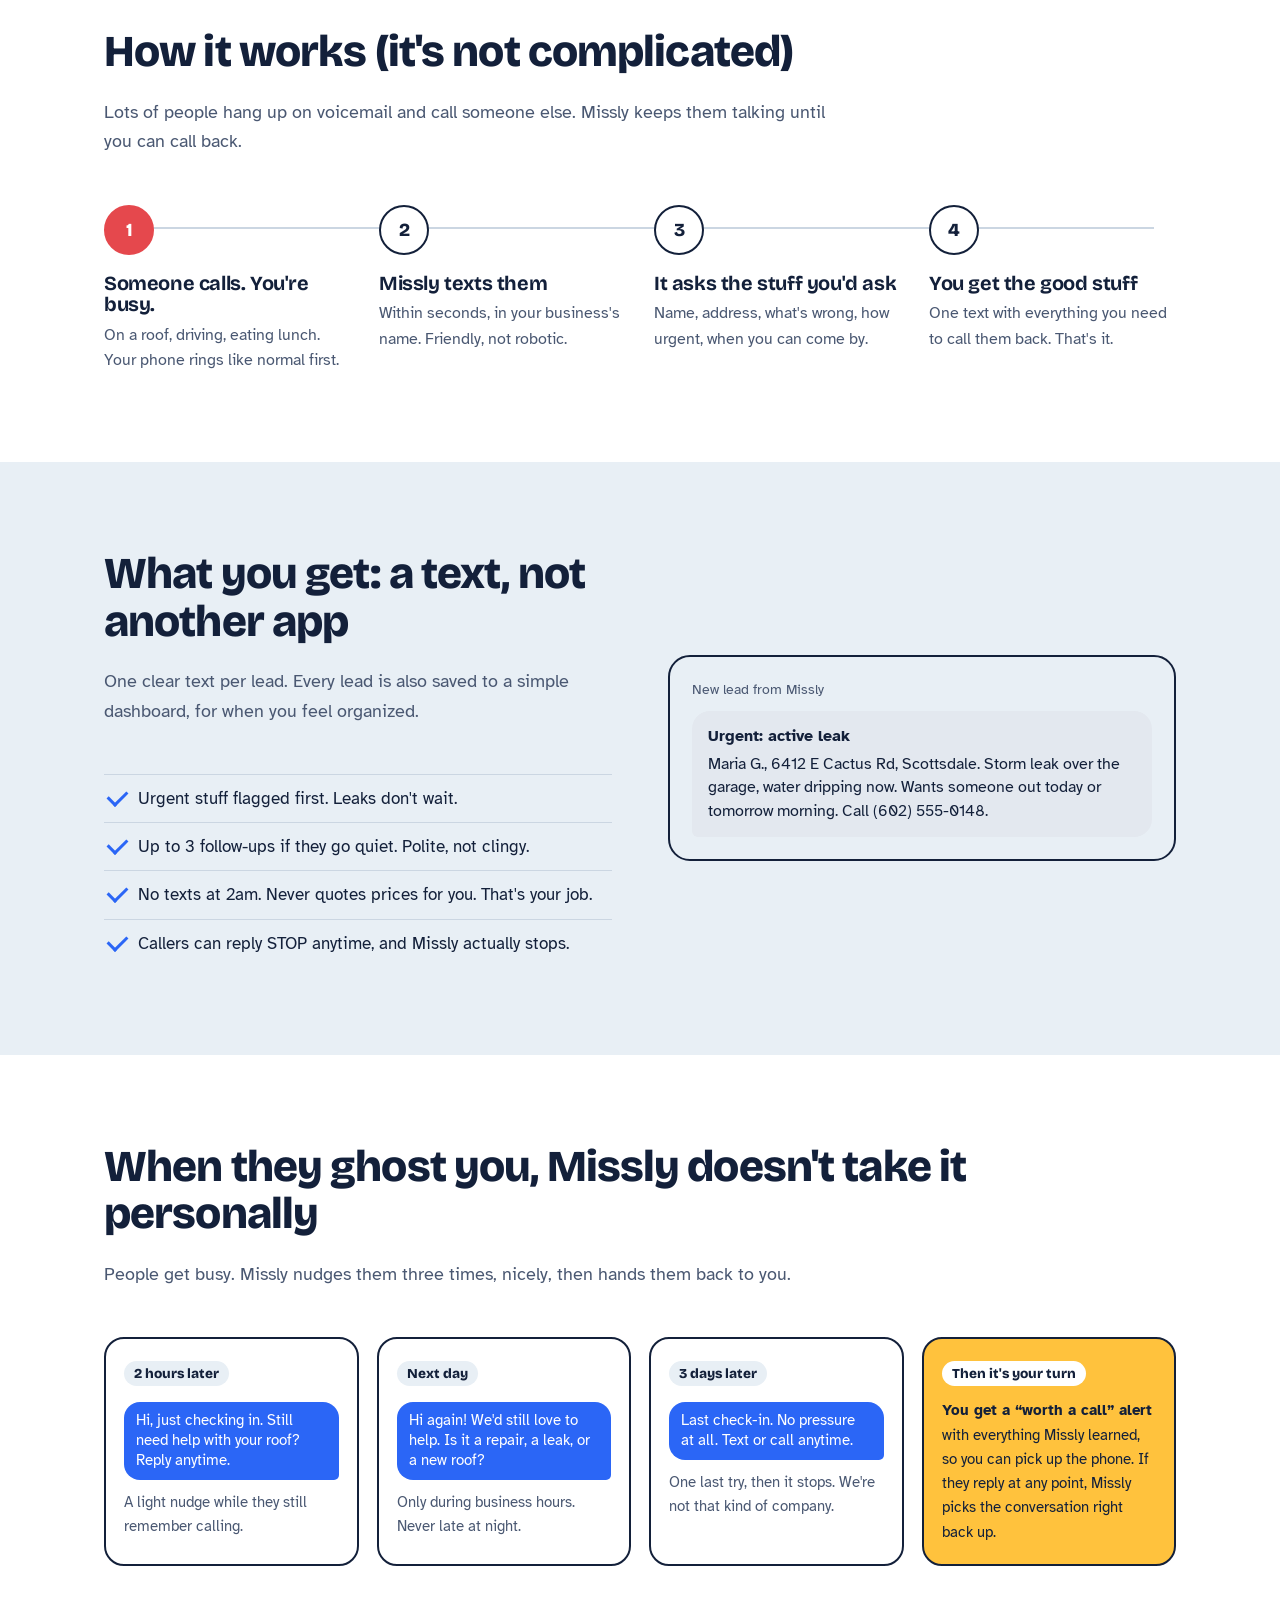
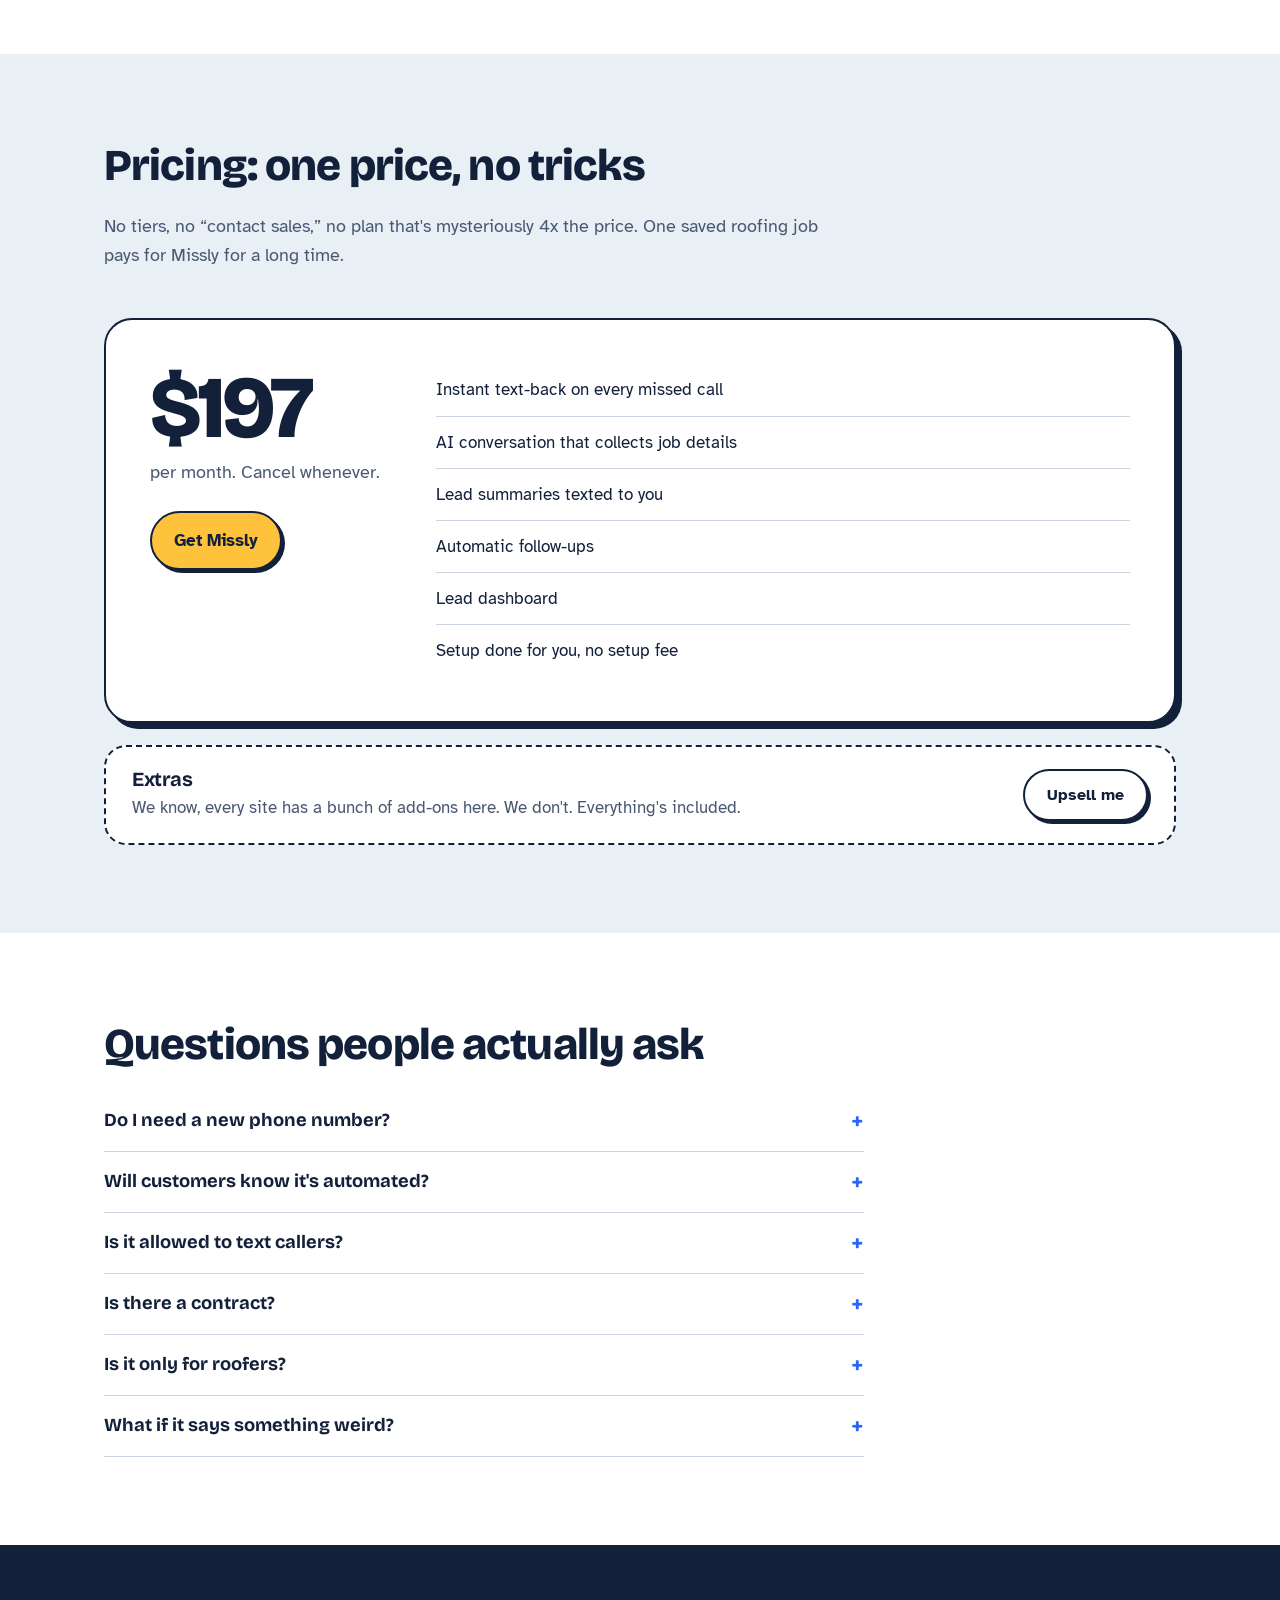
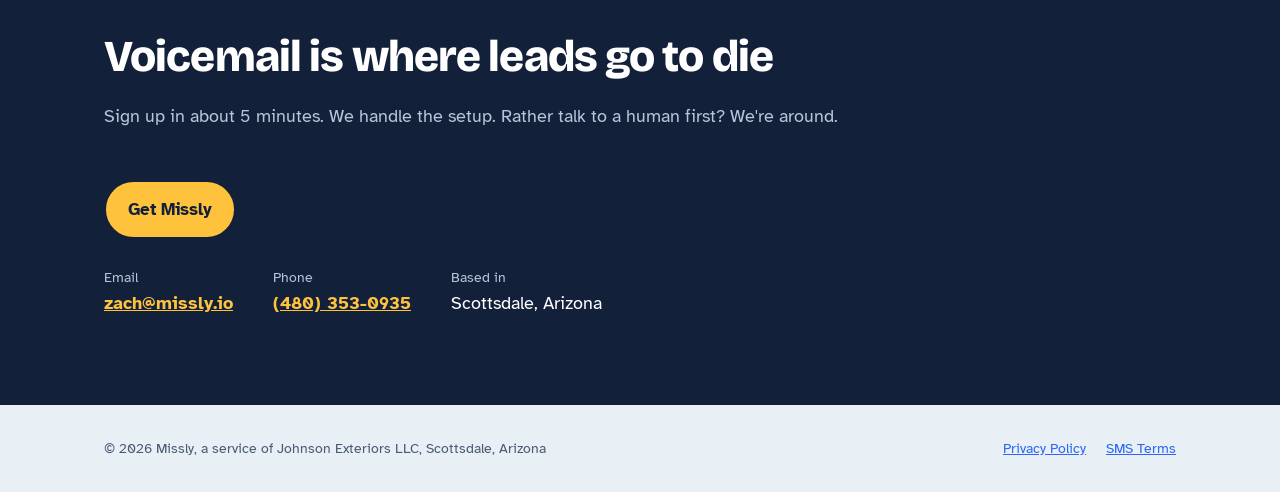
==== commit 64703c8b: "Add Log in link to the customer portal Co-Authored-By: Claude Opus 5.5 <noreply@anthropic.com> Claud" ====
--- a/index.html
+++ b/index.html
@@ -18,6 +18,7 @@
     <a href="#how">How it works</a>
     <a href="#pricing">Pricing</a>
     <a href="#faq">Questions</a>
+    <a href="https://missed-call-agent-production-f23175d2.up.railway.app/portal">Log in</a>
     <a class="btn small nav-cta" href="start.html">Get Missly</a>
   </nav>
 </div></header>
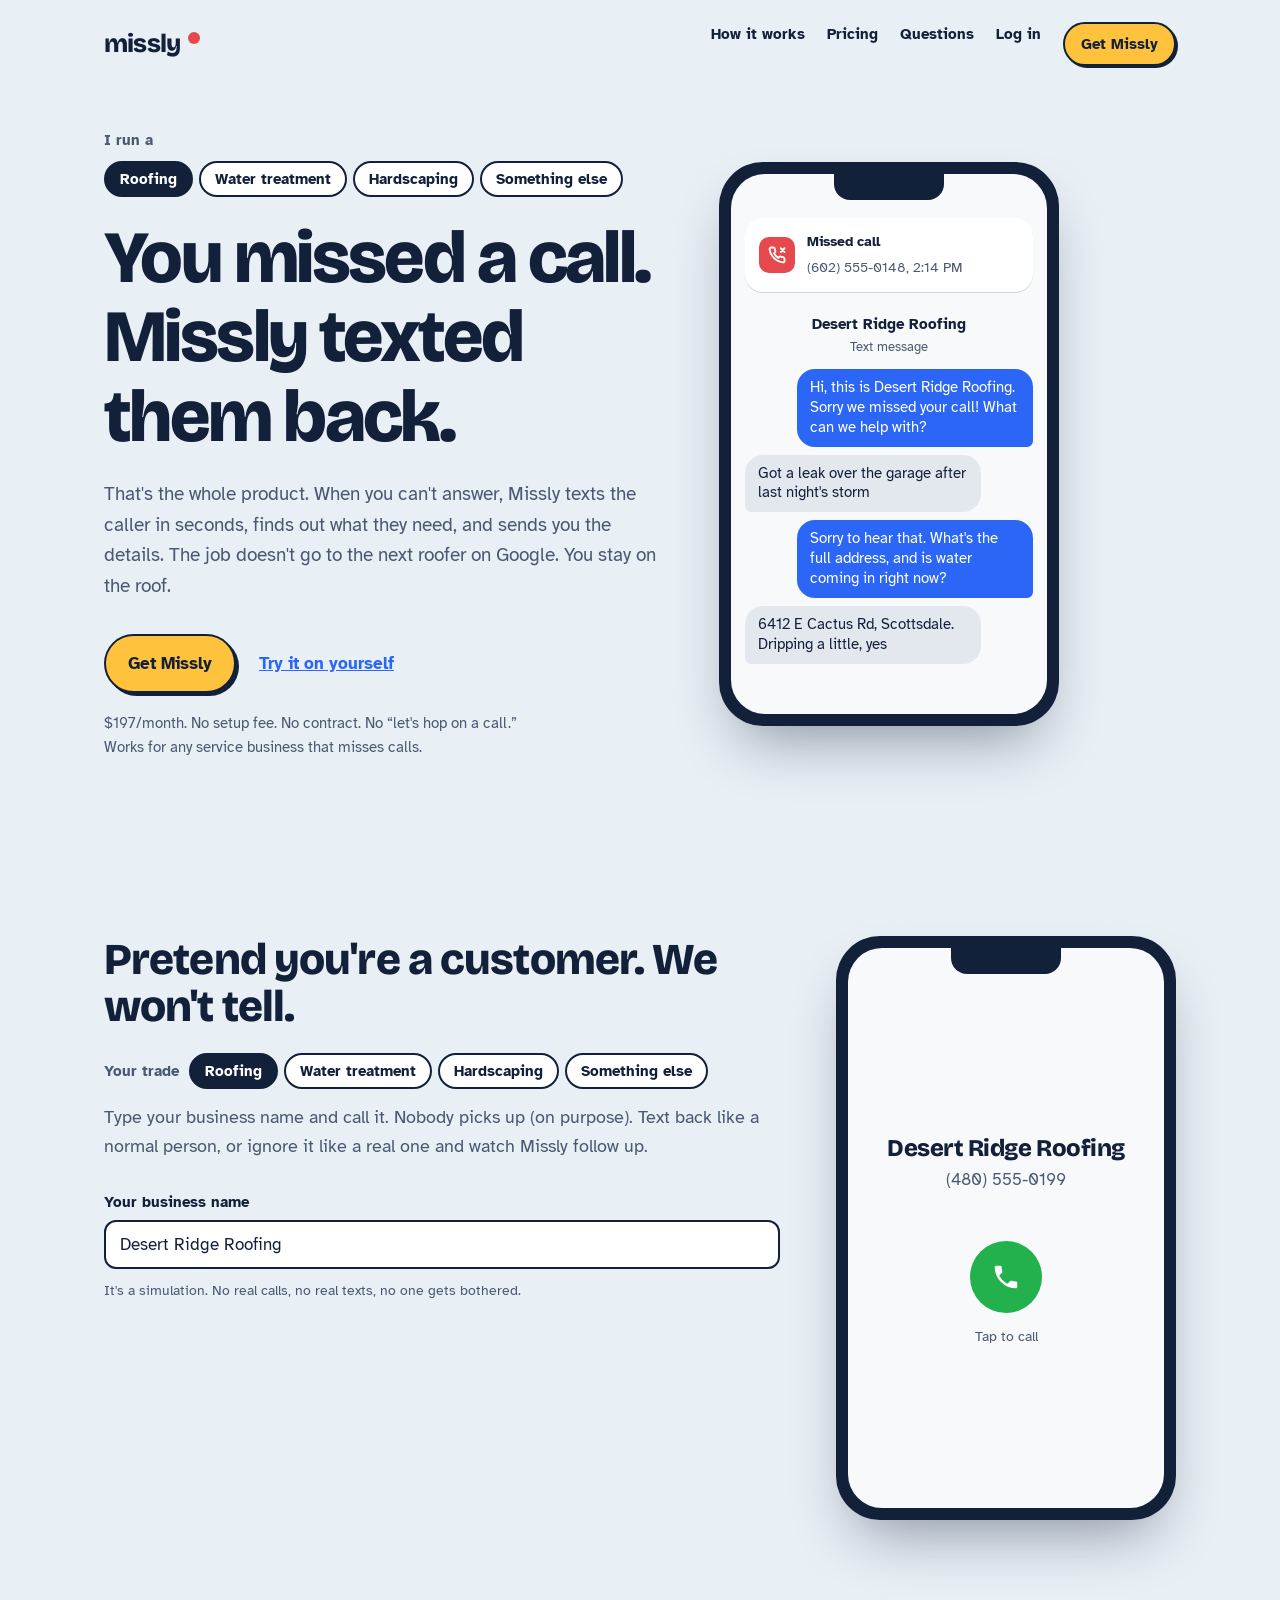
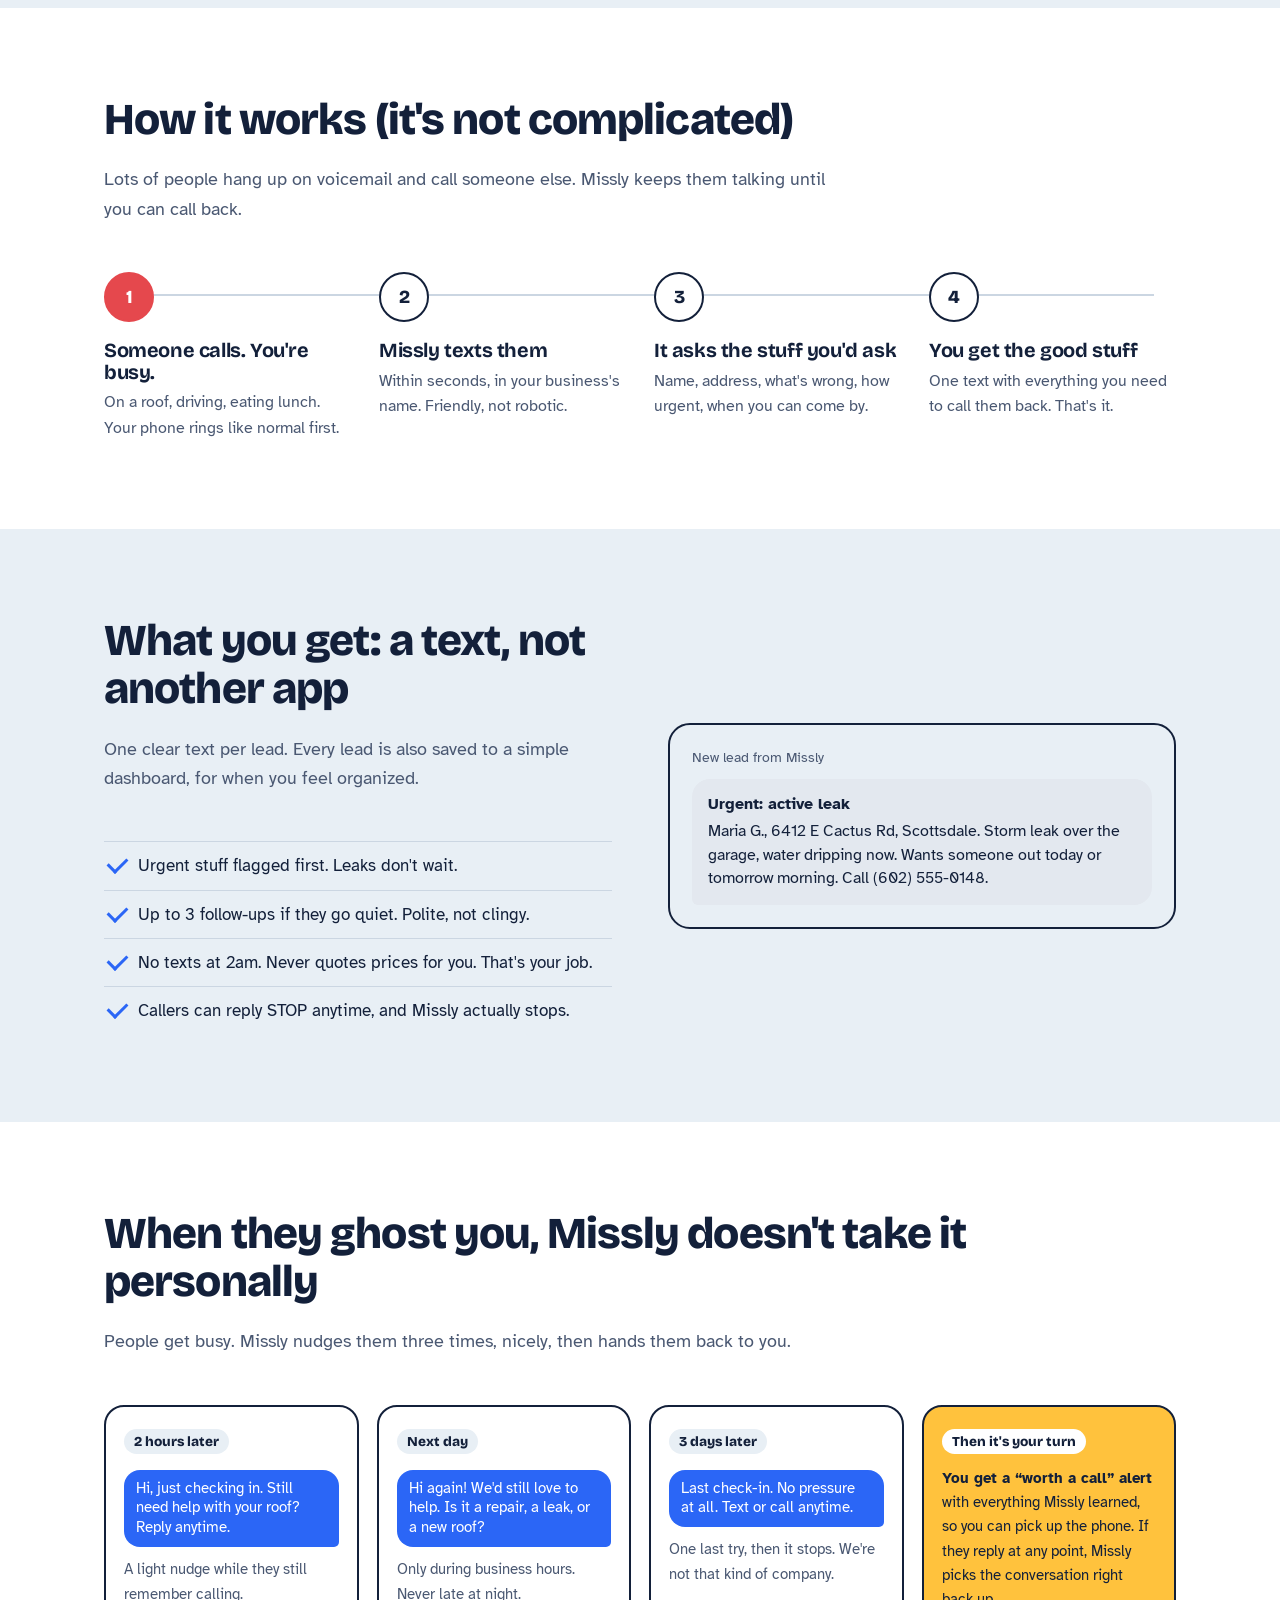
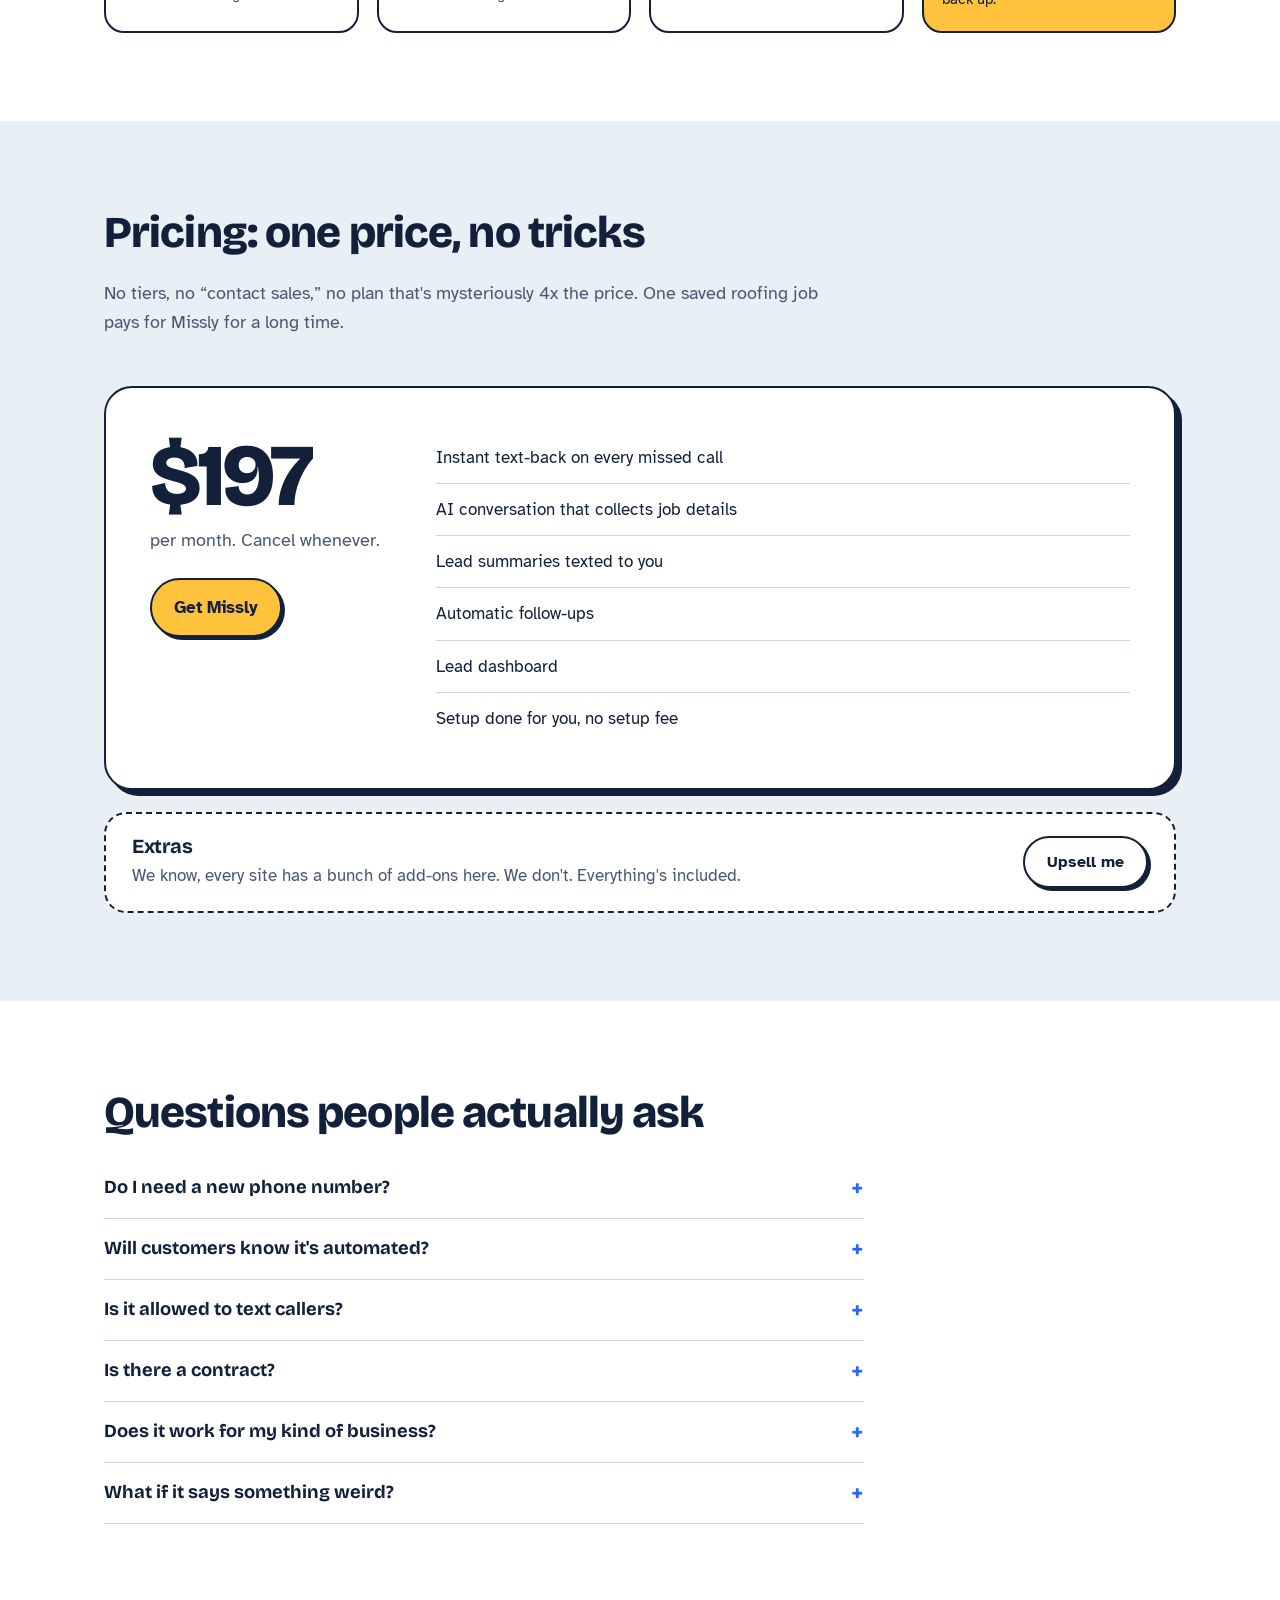
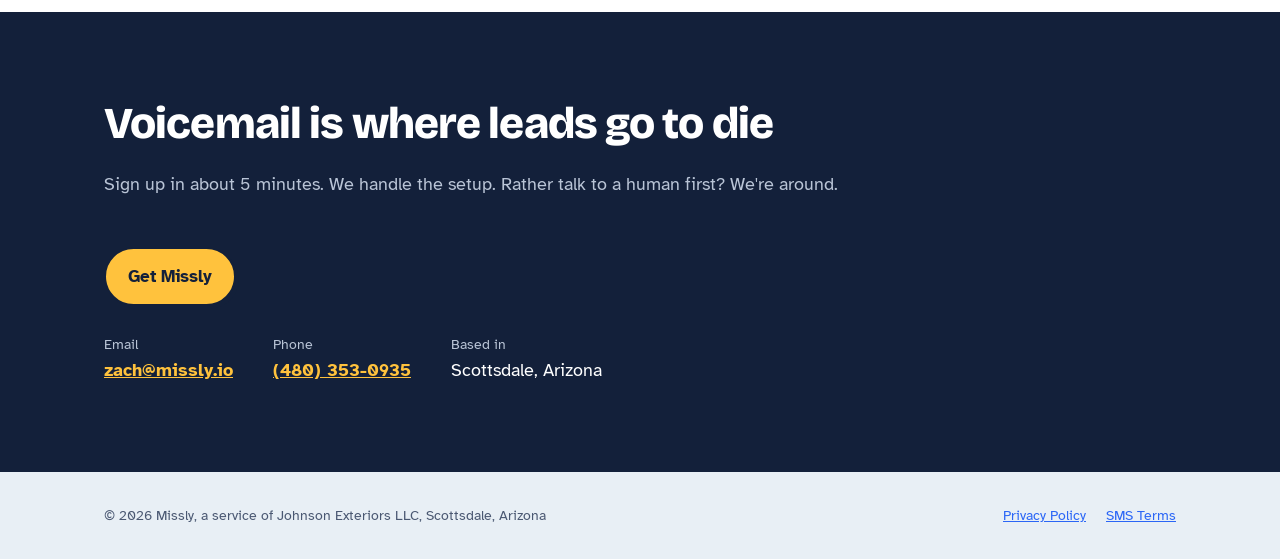
==== commit 1e8b3539: "Add trade picker: roofing, water treatment, hardscaping, any service business Page copy, hero exampl" ====
--- a/index.html
+++ b/index.html
@@ -4,7 +4,7 @@
 <meta charset="utf-8">
 <meta name="viewport" content="width=device-width, initial-scale=1">
 <title>Missly | Missed calls, texted back in seconds</title>
-<meta name="description" content="Missly texts back every caller you miss, finds out what they need, and sends you a summary. Built for roofers and local service businesses in the Phoenix area. $197/month, no contract.">
+<meta name="description" content="Missly texts back every caller you miss, finds out what they need, and sends you a summary. Built for roofers, water treatment companies, hardscapers, and any service business that misses calls. $197/month, no contract.">
 <link rel="preconnect" href="https://fonts.googleapis.com">
 <link rel="preconnect" href="https://fonts.gstatic.com" crossorigin>
 <link href="https://fonts.googleapis.com/css2?family=Atkinson+Hyperlegible:wght@400;700&family=Bricolage+Grotesque:opsz,wght@12..96,600;12..96,800&display=swap" rel="stylesheet">
@@ -25,11 +25,12 @@
 
 <div class="hero"><div class="wrap">
   <div>
+    <div class="ind-row"><span class="ind-label" id="ind-label-hero">I run a</span><div class="ind-pick" role="group" aria-labelledby="ind-label-hero"></div></div>
     <h1>You missed a call. Missly texted them back.</h1>
-    <p class="lede">That's the whole product. When you can't answer, Missly texts the caller in seconds, finds out what they need, and sends you the details. The job doesn't go to the next roofer on Google. You stay on the roof.</p>
+    <p class="lede" data-t="lede">That's the whole product. When you can't answer, Missly texts the caller in seconds, finds out what they need, and sends you the details. The job doesn't go to the next roofer on Google. You stay on the roof.</p>
     <a class="btn" href="start.html">Get Missly</a>
     <a class="textlink" href="#try">Try it on yourself</a>
-    <p class="fine">$197/month. No setup fee. No contract. No “let's hop on a call.”</p>
+    <p class="fine">$197/month. No setup fee. No contract. No “let's hop on a call.”<br>Works for any service business that misses calls.</p>
   </div>
 
   <div class="phone" role="img" aria-label="Example: a missed call followed by an automatic text conversation with the caller">
@@ -39,12 +40,12 @@
         <div class="ic"><svg width="18" height="18" viewBox="0 0 24 24" fill="none" stroke="#fff" stroke-width="2.4" stroke-linecap="round" stroke-linejoin="round" aria-hidden="true"><path d="M22 16.9v3a2 2 0 0 1-2.2 2 19.8 19.8 0 0 1-8.6-3.1 19.5 19.5 0 0 1-6-6A19.8 19.8 0 0 1 2.1 4.2 2 2 0 0 1 4.1 2h3a2 2 0 0 1 2 1.7c.1.9.4 1.8.7 2.7a2 2 0 0 1-.5 2.1L8 9.8a16 16 0 0 0 6 6l1.3-1.3a2 2 0 0 1 2.1-.4c.9.3 1.8.6 2.7.7a2 2 0 0 1 1.7 2z"/><path d="M17 3l5 5M22 3l-5 5"/></svg></div>
         <div><b>Missed call</b><span>(602) 555-0148, 2:14 PM</span></div>
       </div>
-      <div class="thread-head seq s2"><strong>Desert Ridge Roofing</strong>Text message</div>
+      <div class="thread-head seq s2"><strong data-t-name>Desert Ridge Roofing</strong>Text message</div>
       <div class="thread">
-        <div class="bubble out seq s3">Hi, this is Desert Ridge Roofing. Sorry we missed your call! What can we help with?</div>
-        <div class="bubble in seq s4">Got a leak over the garage after last night's storm</div>
-        <div class="bubble out seq s5">Sorry to hear that. What's the full address, and is water coming in right now?</div>
-        <div class="bubble in seq s6">6412 E Cactus Rd, Scottsdale. Dripping a little, yes</div>
+        <div class="bubble out seq s3" data-t-hello>Hi, this is Desert Ridge Roofing. Sorry we missed your call! What can we help with?</div>
+        <div class="bubble in seq s4" data-t="hero0">Got a leak over the garage after last night's storm</div>
+        <div class="bubble out seq s5" data-t="hero1">Sorry to hear that. What's the full address, and is water coming in right now?</div>
+        <div class="bubble in seq s6" data-t="hero2">6412 E Cactus Rd, Scottsdale. Dripping a little, yes</div>
       </div>
     </div>
   </div>
@@ -53,6 +54,7 @@
 <section id="try"><div class="wrap try-wrap">
   <div class="try-copy">
     <h2>Pretend you're a customer. We won't tell.</h2>
+    <div class="ind-row"><span class="ind-label" id="ind-label-try">Your trade</span><div class="ind-pick" role="group" aria-labelledby="ind-label-try"></div></div>
     <p class="intro">Type your business name and call it. Nobody picks up (on purpose). Text back like a normal person, or ignore it like a real one and watch Missly follow up.</p>
     <label class="field" for="demo-biz">Your business name
       <input id="demo-biz" type="text" value="Desert Ridge Roofing" maxlength="40" autocomplete="organization">
@@ -109,7 +111,7 @@
   <h2>How it works (it's not complicated)</h2>
   <p class="intro">Lots of people hang up on voicemail and call someone else. Missly keeps them talking until you can call back.</p>
   <ol class="steps">
-    <li><h3>Someone calls. You're busy.</h3><p>On a roof, driving, eating lunch. Your phone rings like normal first.</p></li>
+    <li><h3>Someone calls. You're busy.</h3><p data-t="busy">On a roof, driving, eating lunch. Your phone rings like normal first.</p></li>
     <li><h3>Missly texts them</h3><p>Within seconds, in your business's name. Friendly, not robotic.</p></li>
     <li><h3>It asks the stuff you'd ask</h3><p>Name, address, what's wrong, how urgent, when you can come by.</p></li>
     <li><h3>You get the good stuff</h3><p>One text with everything you need to call them back. That's it.</p></li>
@@ -121,7 +123,7 @@
     <h2>What you get: a text, not another app</h2>
     <p class="intro">One clear text per lead. Every lead is also saved to a simple dashboard, for when you feel organized.</p>
     <ul class="checks">
-      <li>Urgent stuff flagged first. Leaks don't wait.</li>
+      <li data-t="urgentLine">Urgent stuff flagged first. Leaks don't wait.</li>
       <li>Up to 3 follow-ups if they go quiet. Polite, not clingy.</li>
       <li>No texts at 2am. Never quotes prices for you. That's your job.</li>
       <li>Callers can reply STOP anytime, and Missly actually stops.</li>
@@ -130,8 +132,8 @@
   <div class="alert" role="img" aria-label="Example lead summary text sent to the business owner">
     <p class="from">New lead from Missly</p>
     <div class="msg">
-      <b>Urgent: active leak</b>
-      Maria G., 6412 E Cactus Rd, Scottsdale. Storm leak over the garage, water dripping now. Wants someone out today or tomorrow morning. Call (602) 555-0148.
+      <b data-t="alertTitle">Urgent: active leak</b>
+      <span data-t="alertBody">Maria G., 6412 E Cactus Rd, Scottsdale. Storm leak over the garage, water dripping now. Wants someone out today or tomorrow morning. Call (602) 555-0148.</span>
     </div>
   </div>
 </div></section>
@@ -140,8 +142,8 @@
   <h2>When they ghost you, Missly doesn't take it personally</h2>
   <p class="intro">People get busy. Missly nudges them three times, nicely, then hands them back to you.</p>
   <ol class="quiet-steps">
-    <li><span class="when">2 hours later</span><div class="msg">Hi, just checking in. Still need help with your roof? Reply anytime.</div><p>A light nudge while they still remember calling.</p></li>
-    <li><span class="when">Next day</span><div class="msg">Hi again! We'd still love to help. Is it a repair, a leak, or a new roof?</div><p>Only during business hours. Never late at night.</p></li>
+    <li><span class="when">2 hours later</span><div class="msg" data-t="q1">Hi, just checking in. Still need help with your roof? Reply anytime.</div><p>A light nudge while they still remember calling.</p></li>
+    <li><span class="when">Next day</span><div class="msg" data-t="q2">Hi again! We'd still love to help. Is it a repair, a leak, or a new roof?</div><p>Only during business hours. Never late at night.</p></li>
     <li><span class="when">3 days later</span><div class="msg">Last check-in. No pressure at all. Text or call anytime.</div><p>One last try, then it stops. We're not that kind of company.</p></li>
     <li><span class="when">Then it's your turn</span><p><b>You get a “worth a call” alert</b> with everything Missly learned, so you can pick up the phone. If they reply at any point, Missly picks the conversation right back up.</p></li>
   </ol>
@@ -149,7 +151,7 @@
 
 <section id="pricing"><div class="wrap">
   <h2>Pricing: one price, no tricks</h2>
-  <p class="intro">No tiers, no “contact sales,” no plan that's mysteriously 4x the price. One saved roofing job pays for Missly for a long time.</p>
+  <p class="intro">No tiers, no “contact sales,” no plan that's mysteriously 4x the price. <span data-t="price">One saved roofing job pays for Missly for a long time.</span></p>
   <div class="price">
     <div>
       <div class="amt">$197</div>
@@ -182,7 +184,7 @@
     <details><summary>Will customers know it's automated?</summary><p>Texts come from your business name and read like a helpful office assistant. If someone asks, Missly tells the truth: it's your automated assistant. If they want a real human, it pings you right away.</p></details>
     <details><summary>Is it allowed to text callers?</summary><p>Missly only texts people who called you first, identifies your business in every conversation, and stops immediately if someone replies STOP. See our <a href="terms.html">SMS Terms</a>.</p></details>
     <details><summary>Is there a contract?</summary><p>No. Month to month. Cancel anytime, no breakup speech required.</p></details>
-    <details><summary>Is it only for roofers?</summary><p>We started with roofers because they're always on roofs. It works for any local business that misses calls: dental offices, HVAC, plumbers, you name it.</p></details>
+    <details><summary>Does it work for my kind of business?</summary><p>If customers call you and you sometimes can't pick up, yes. Roofers, water treatment and filtration companies, hardscapers, landscapers, HVAC, plumbers, electricians, pest control, pool service, cleaners, dental offices. Any service business that misses calls. Missly learns your services when you sign up and talks like your office would.</p></details>
     <details><summary>What if it says something weird?</summary><p>It sticks to your services, hours, and area, and never quotes prices. You can tell it anything it should always or never say when you sign up.</p></details>
   </div>
 </div></section>
@@ -203,6 +205,7 @@
   <nav><a href="privacy.html">Privacy Policy</a><a href="terms.html">SMS Terms</a></nav>
 </div></footer>
 
+<script src="industries.js"></script>
 <script src="demo.js"></script>
 <script>
 (function(){var b=document.getElementById("upsell"),m=document.getElementById("upsell-msg"),n=0;
--- a/style.css
+++ b/style.css
@@ -271,3 +271,13 @@
 .upsell p{color:var(--ink-soft)}
 .ghost-btn{background:var(--paper);cursor:pointer;font-family:var(--body);font-size:1rem}
 .upsell-msg{flex-basis:100%;font-weight:700;color:var(--ink)!important}
+
+/* industry picker */
+.ind-row{display:flex;flex-wrap:wrap;align-items:center;gap:8px 10px;margin-bottom:22px}
+.ind-label{font-weight:700;font-size:.95rem;color:var(--ink-soft)}
+.ind-pick{display:flex;flex-wrap:wrap;gap:6px}
+.ind-pick button{font:700 .92rem var(--body);color:var(--ink);background:var(--paper);border:2px solid var(--ink);border-radius:999px;padding:7px 14px;cursor:pointer;transition:background .12s,color .12s}
+.ind-pick button:hover{background:#EDF2FF}
+.ind-pick button[aria-pressed="true"]{background:var(--ink);color:#fff}
+.try-copy .ind-row{margin:4px 0 14px}
+@media (prefers-reduced-motion:reduce){.ind-pick button{transition:none}}
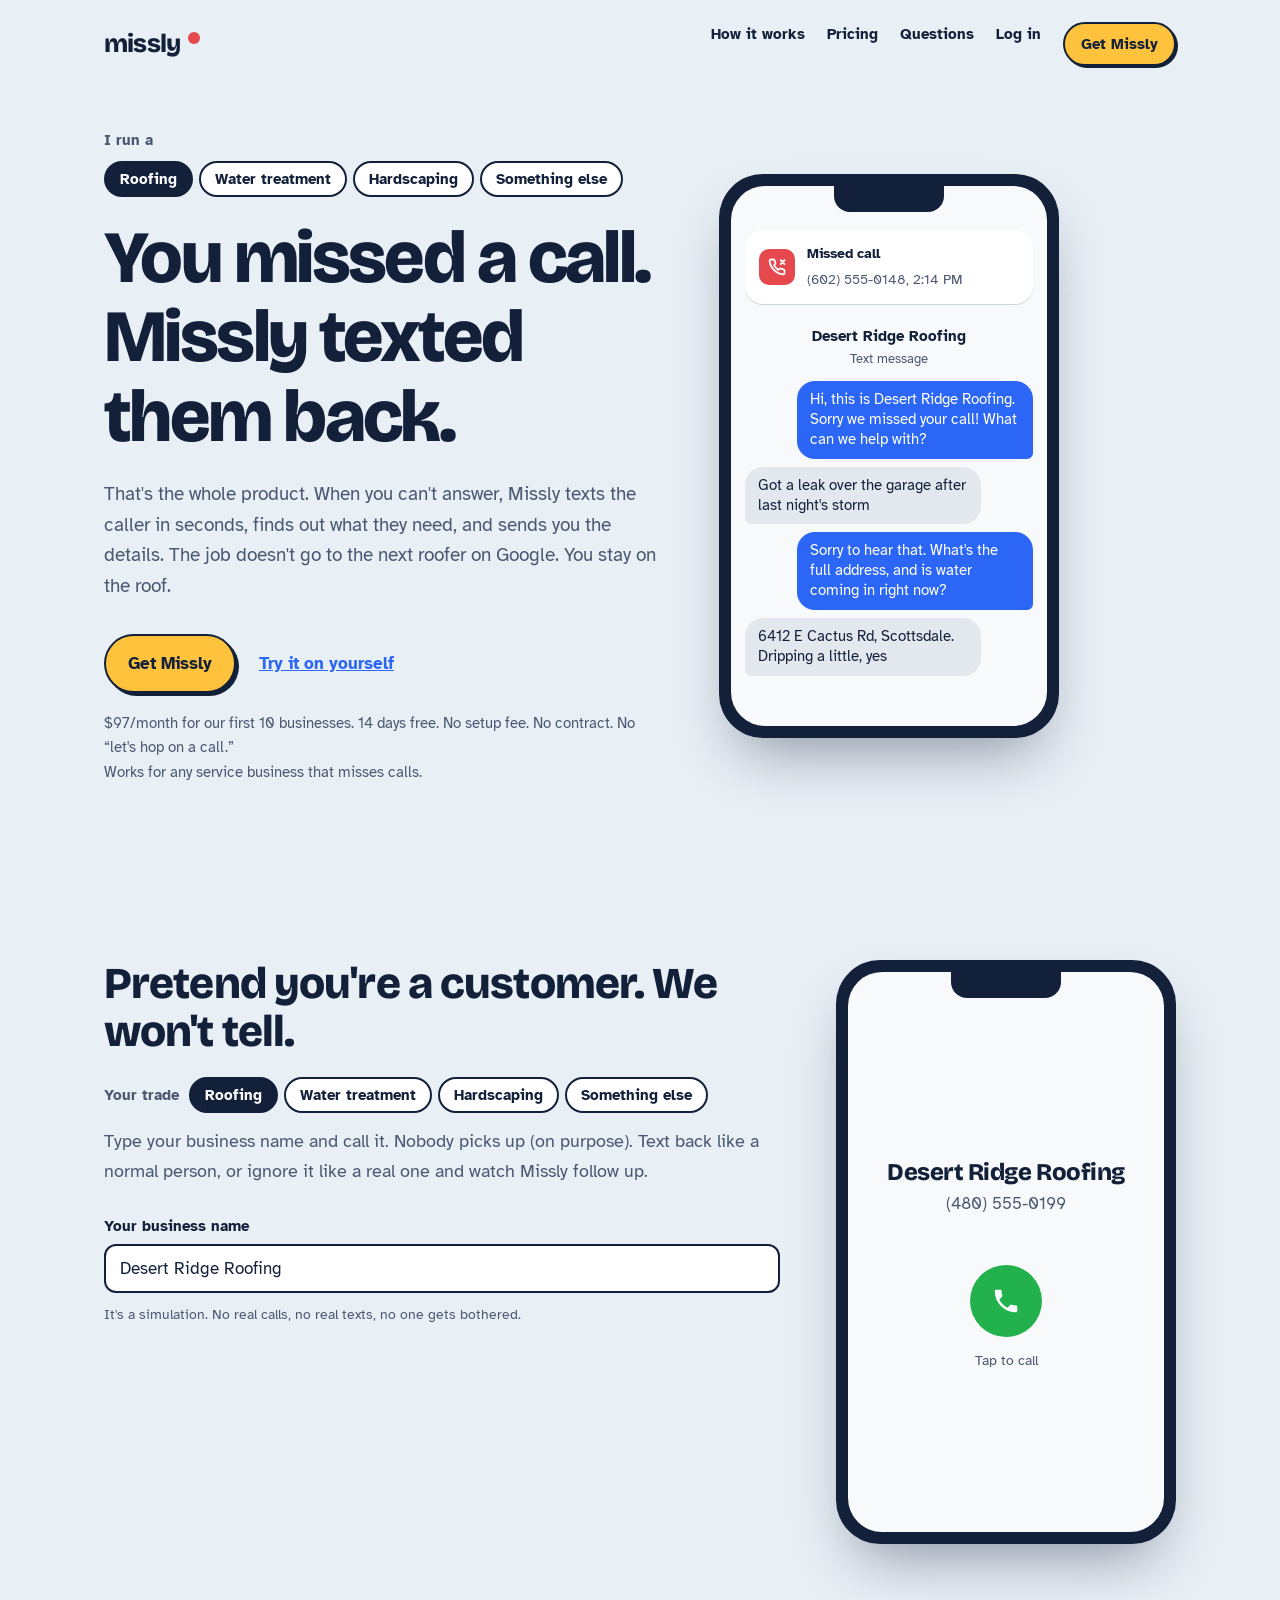
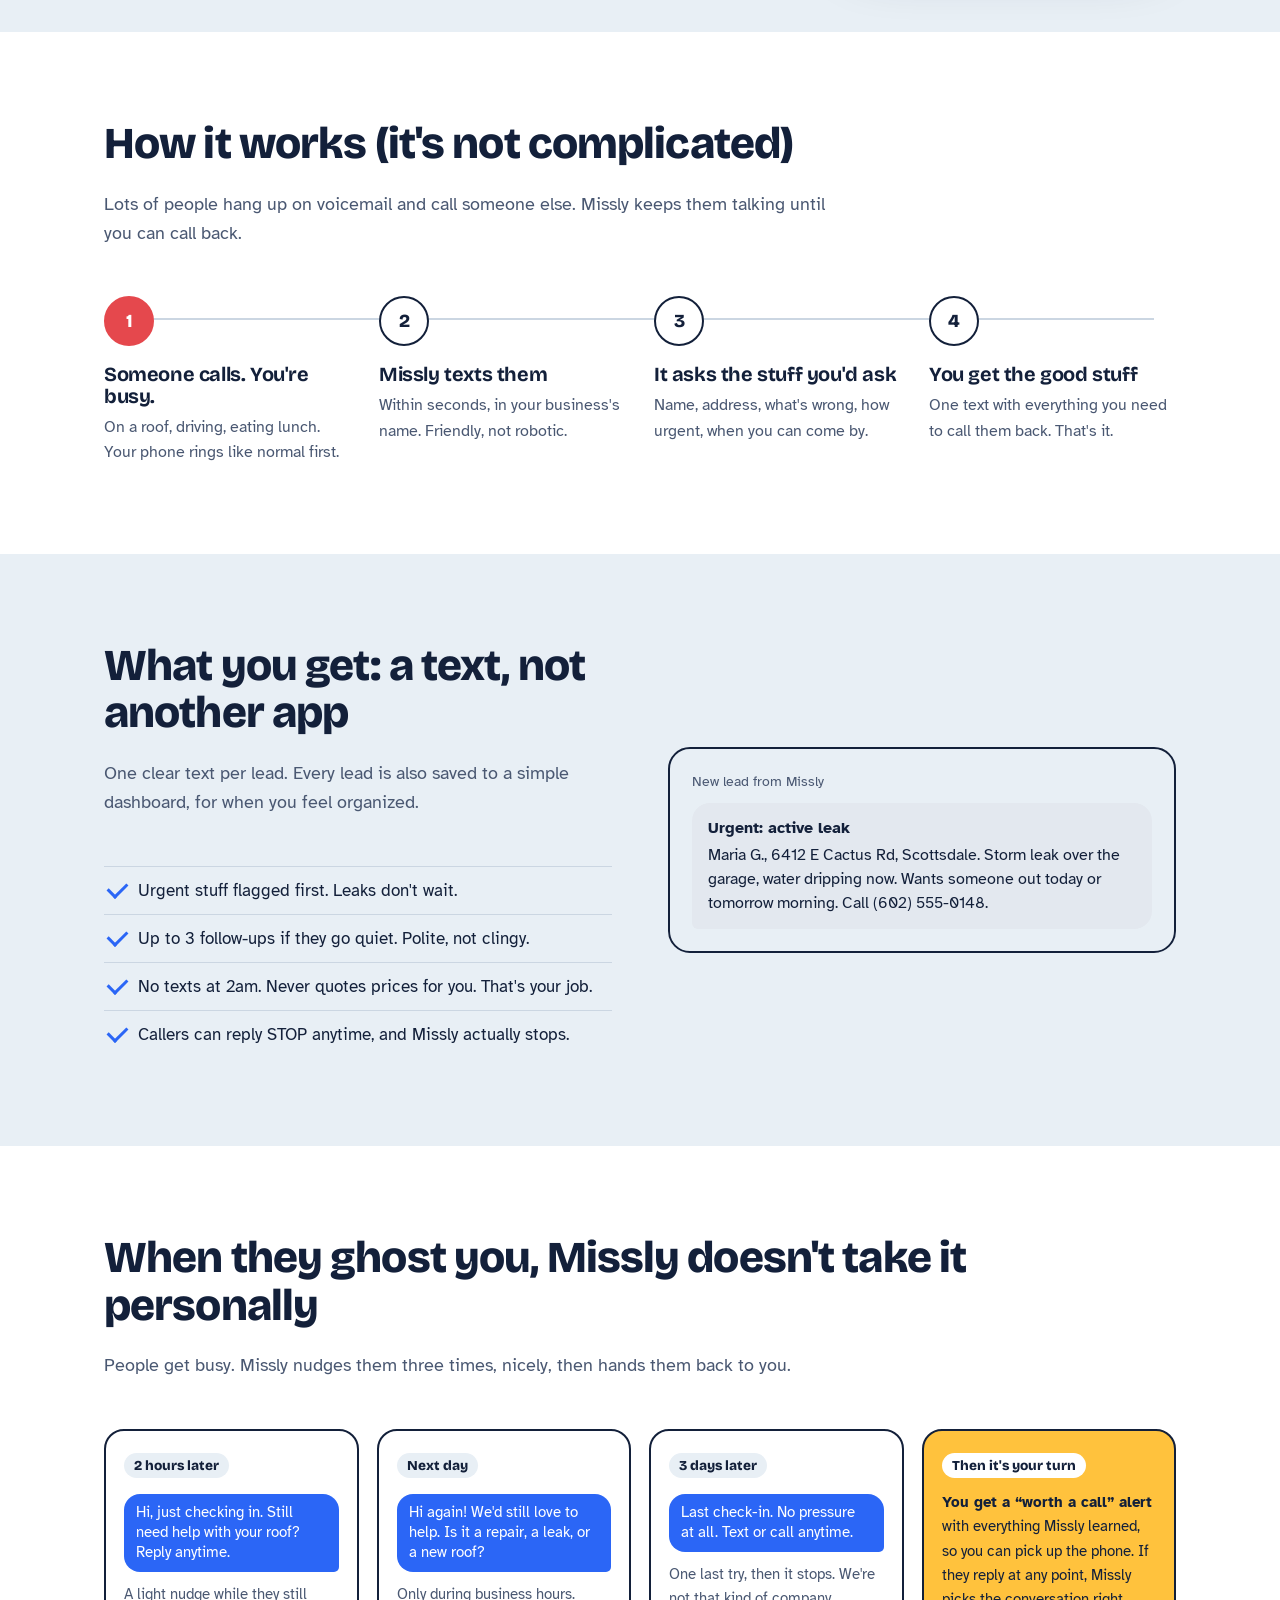
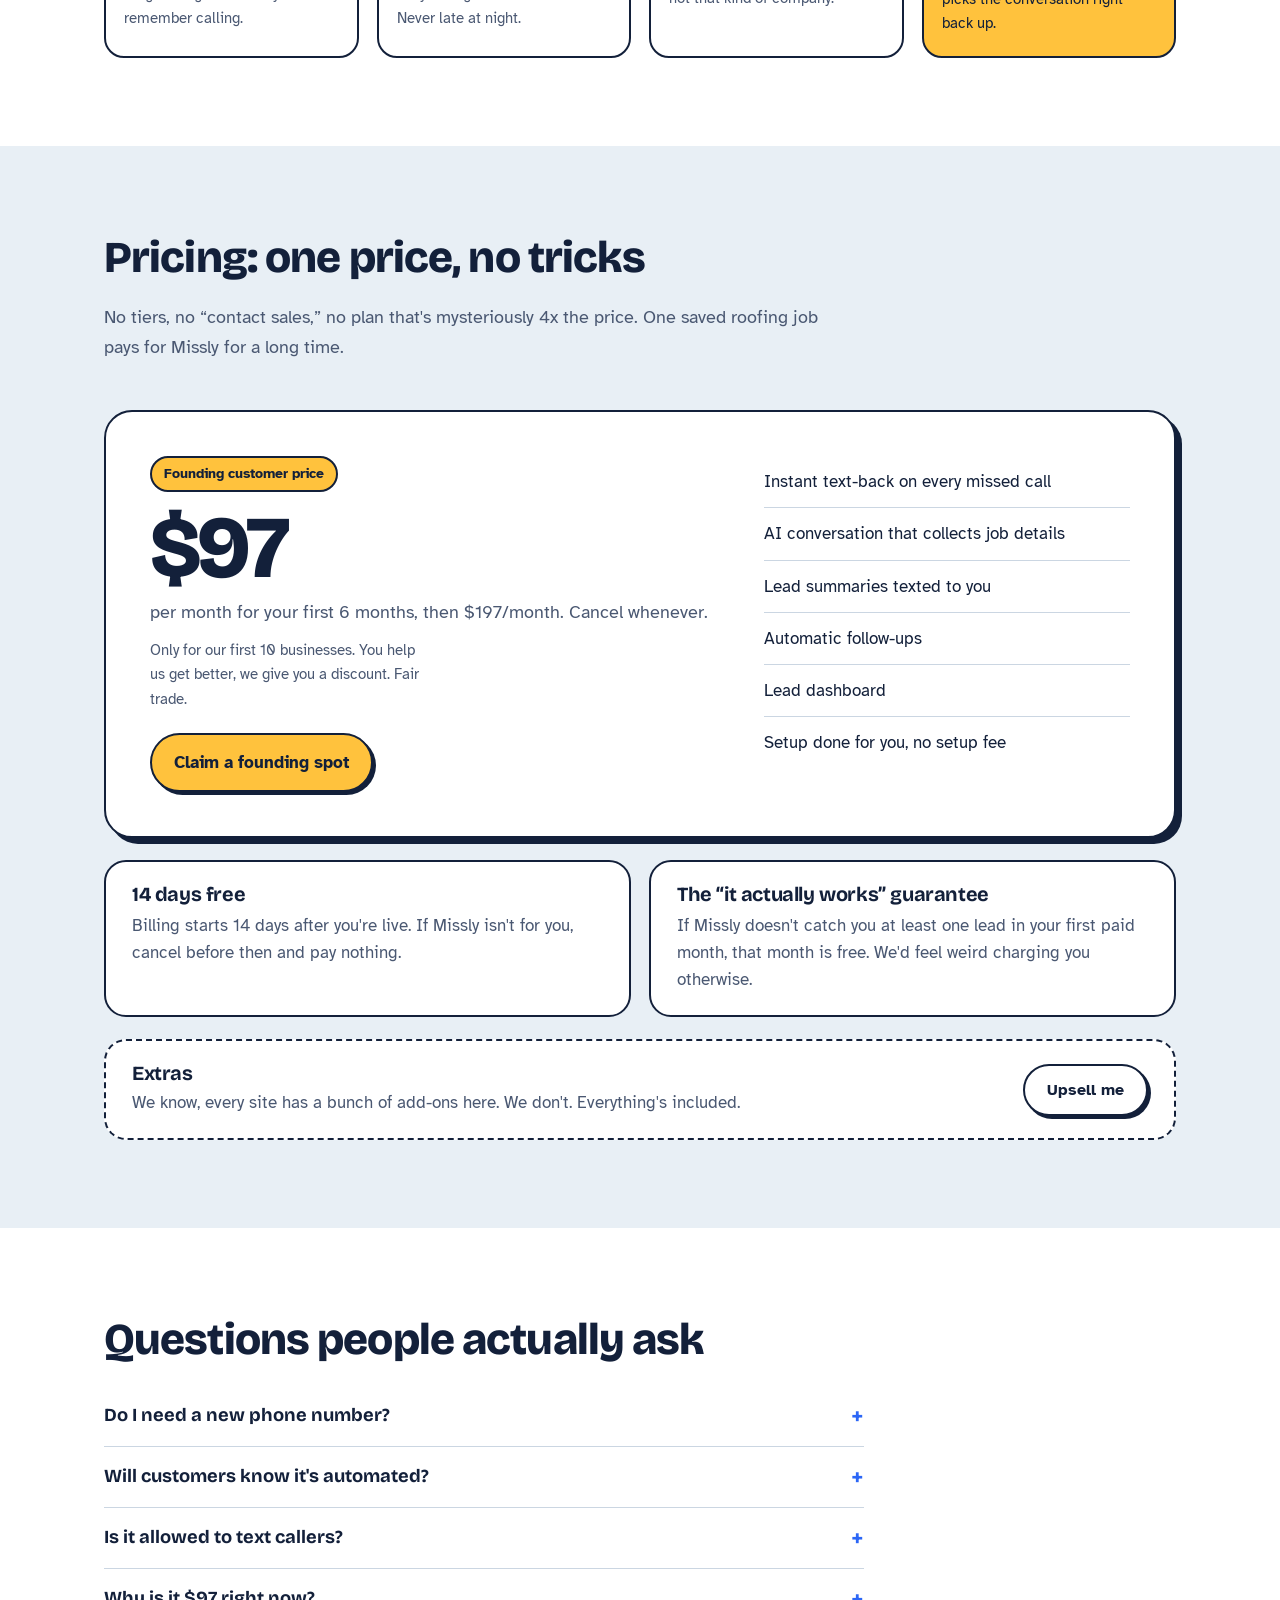
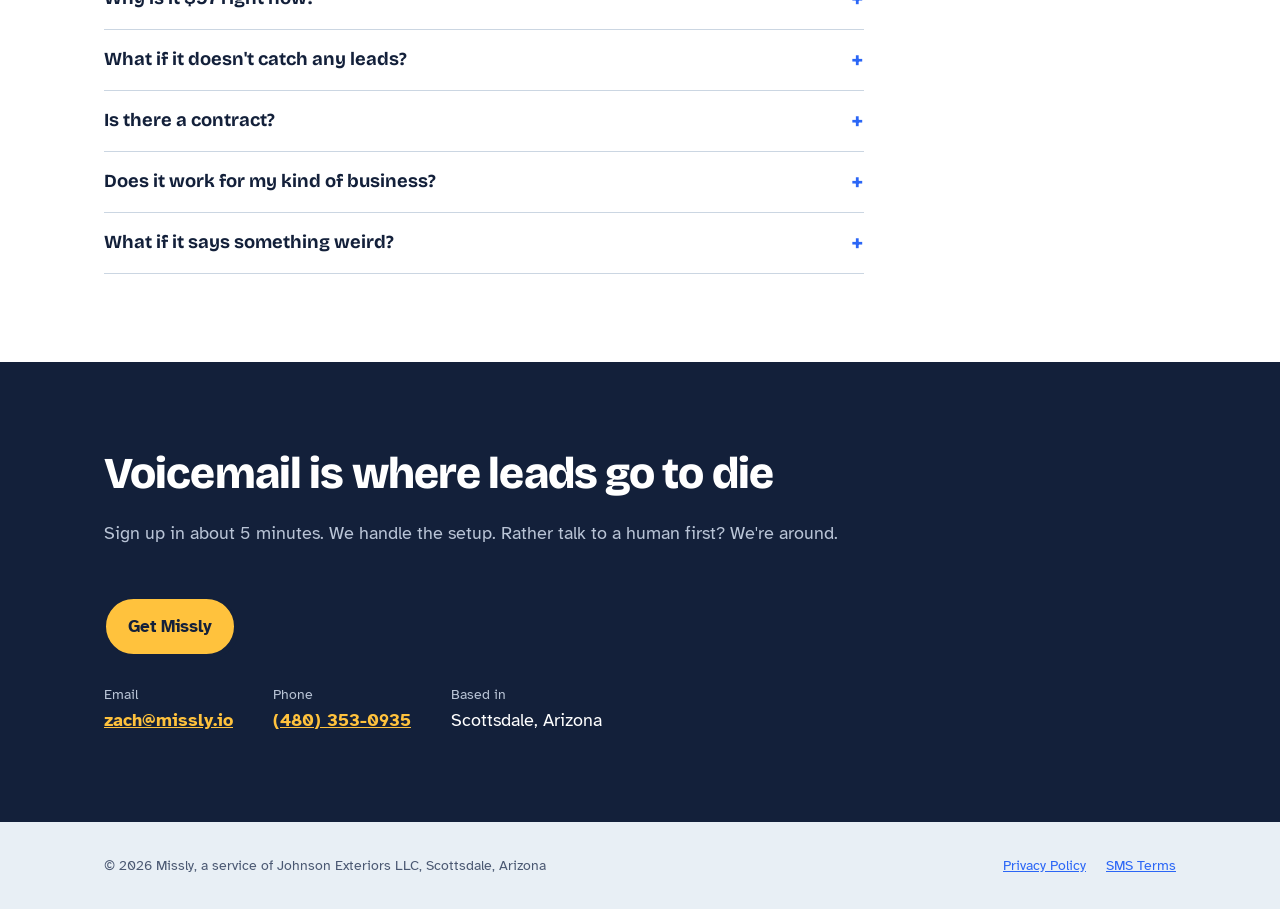
==== commit de742f86: "Add founding customer price, 14-day free trial, and lead guarantee Co-Authored-By: Claude Opus 5.5 <" ====
--- a/index.html
+++ b/index.html
@@ -4,7 +4,7 @@
 <meta charset="utf-8">
 <meta name="viewport" content="width=device-width, initial-scale=1">
 <title>Missly | Missed calls, texted back in seconds</title>
-<meta name="description" content="Missly texts back every caller you miss, finds out what they need, and sends you a summary. Built for roofers, water treatment companies, hardscapers, and any service business that misses calls. $197/month, no contract.">
+<meta name="description" content="Missly texts back every caller you miss, finds out what they need, and sends you a summary. Built for roofers, water treatment companies, hardscapers, and any service business that misses calls. 14 days free, no contract.">
 <link rel="preconnect" href="https://fonts.googleapis.com">
 <link rel="preconnect" href="https://fonts.gstatic.com" crossorigin>
 <link href="https://fonts.googleapis.com/css2?family=Atkinson+Hyperlegible:wght@400;700&family=Bricolage+Grotesque:opsz,wght@12..96,600;12..96,800&display=swap" rel="stylesheet">
@@ -30,7 +30,7 @@
     <p class="lede" data-t="lede">That's the whole product. When you can't answer, Missly texts the caller in seconds, finds out what they need, and sends you the details. The job doesn't go to the next roofer on Google. You stay on the roof.</p>
     <a class="btn" href="start.html">Get Missly</a>
     <a class="textlink" href="#try">Try it on yourself</a>
-    <p class="fine">$197/month. No setup fee. No contract. No “let's hop on a call.”<br>Works for any service business that misses calls.</p>
+    <p class="fine">$97/month for our first 10 businesses. 14 days free. No setup fee. No contract. No “let's hop on a call.”<br>Works for any service business that misses calls.</p>
   </div>
 
   <div class="phone" role="img" aria-label="Example: a missed call followed by an automatic text conversation with the caller">
@@ -154,9 +154,11 @@
   <p class="intro">No tiers, no “contact sales,” no plan that's mysteriously 4x the price. <span data-t="price">One saved roofing job pays for Missly for a long time.</span></p>
   <div class="price">
     <div>
-      <div class="amt">$197</div>
-      <p class="per">per month. Cancel whenever.</p>
-      <a class="btn" href="start.html">Get Missly</a>
+      <span class="founding-tag">Founding customer price</span>
+      <div class="amt">$97</div>
+      <p class="per">per month for your first 6 months, then $197/month. Cancel whenever.</p>
+      <p class="founding-note">Only for our first 10 businesses. You help us get better, we give you a discount. Fair trade.</p>
+      <a class="btn" href="start.html">Claim a founding spot</a>
     </div>
     <ul>
       <li>Instant text-back on every missed call</li>
@@ -167,6 +169,16 @@
       <li>Setup done for you, no setup fee</li>
     </ul>
   </div>
+  <div class="guarantee">
+    <div class="g-item">
+      <h3>14 days free</h3>
+      <p>Billing starts 14 days after you're live. If Missly isn't for you, cancel before then and pay nothing.</p>
+    </div>
+    <div class="g-item">
+      <h3>The “it actually works” guarantee</h3>
+      <p>If Missly doesn't catch you at least one lead in your first paid month, that month is free. We'd feel weird charging you otherwise.</p>
+    </div>
+  </div>
   <div class="upsell">
     <div>
       <h3>Extras</h3>
@@ -183,6 +195,8 @@
     <details><summary>Do I need a new phone number?</summary><p>Nope. Keep your number. You dial one short code from your business phone so calls you don't answer go to Missly. Takes about 2 minutes, and we send instructions for your exact phone company.</p></details>
     <details><summary>Will customers know it's automated?</summary><p>Texts come from your business name and read like a helpful office assistant. If someone asks, Missly tells the truth: it's your automated assistant. If they want a real human, it pings you right away.</p></details>
     <details><summary>Is it allowed to text callers?</summary><p>Missly only texts people who called you first, identifies your business in every conversation, and stops immediately if someone replies STOP. See our <a href="terms.html">SMS Terms</a>.</p></details>
+    <details><summary>Why is it $97 right now?</summary><p>We're new, and we'd rather have 10 happy early customers than a fancy price page. The first 10 businesses pay $97/month for their first 6 months, then the regular $197. In return, we may ask how it's going. That's it.</p></details>
+    <details><summary>What if it doesn't catch any leads?</summary><p>You get 14 days free once you're live. After that, if Missly doesn't catch you at least one lead in your first paid month, that month is free. Just email us.</p></details>
     <details><summary>Is there a contract?</summary><p>No. Month to month. Cancel anytime, no breakup speech required.</p></details>
     <details><summary>Does it work for my kind of business?</summary><p>If customers call you and you sometimes can't pick up, yes. Roofers, water treatment and filtration companies, hardscapers, landscapers, HVAC, plumbers, electricians, pest control, pool service, cleaners, dental offices. Any service business that misses calls. Missly learns your services when you sign up and talks like your office would.</p></details>
     <details><summary>What if it says something weird?</summary><p>It sticks to your services, hours, and area, and never quotes prices. You can tell it anything it should always or never say when you sign up.</p></details>
--- a/style.css
+++ b/style.css
@@ -281,3 +281,12 @@
 .ind-pick button[aria-pressed="true"]{background:var(--ink);color:#fff}
 .try-copy .ind-row{margin:4px 0 14px}
 @media (prefers-reduced-motion:reduce){.ind-pick button{transition:none}}
+
+/* Founding price + guarantee */
+.founding-tag{display:inline-block;background:var(--sun);color:var(--ink);font-weight:700;font-size:.85rem;padding:5px 12px;border:2px solid var(--ink);border-radius:999px;margin-bottom:12px}
+.price .founding-note{font-size:.95rem;color:var(--ink-soft);margin:-12px 0 22px;max-width:280px}
+.guarantee{margin-top:22px;display:grid;grid-template-columns:1fr 1fr;gap:18px}
+.guarantee .g-item{background:var(--paper);border:2px solid var(--ink);border-radius:22px;padding:22px 26px}
+.guarantee h3{margin-bottom:6px}
+.guarantee p{color:var(--ink-soft)}
+@media(max-width:760px){.guarantee{grid-template-columns:1fr}}
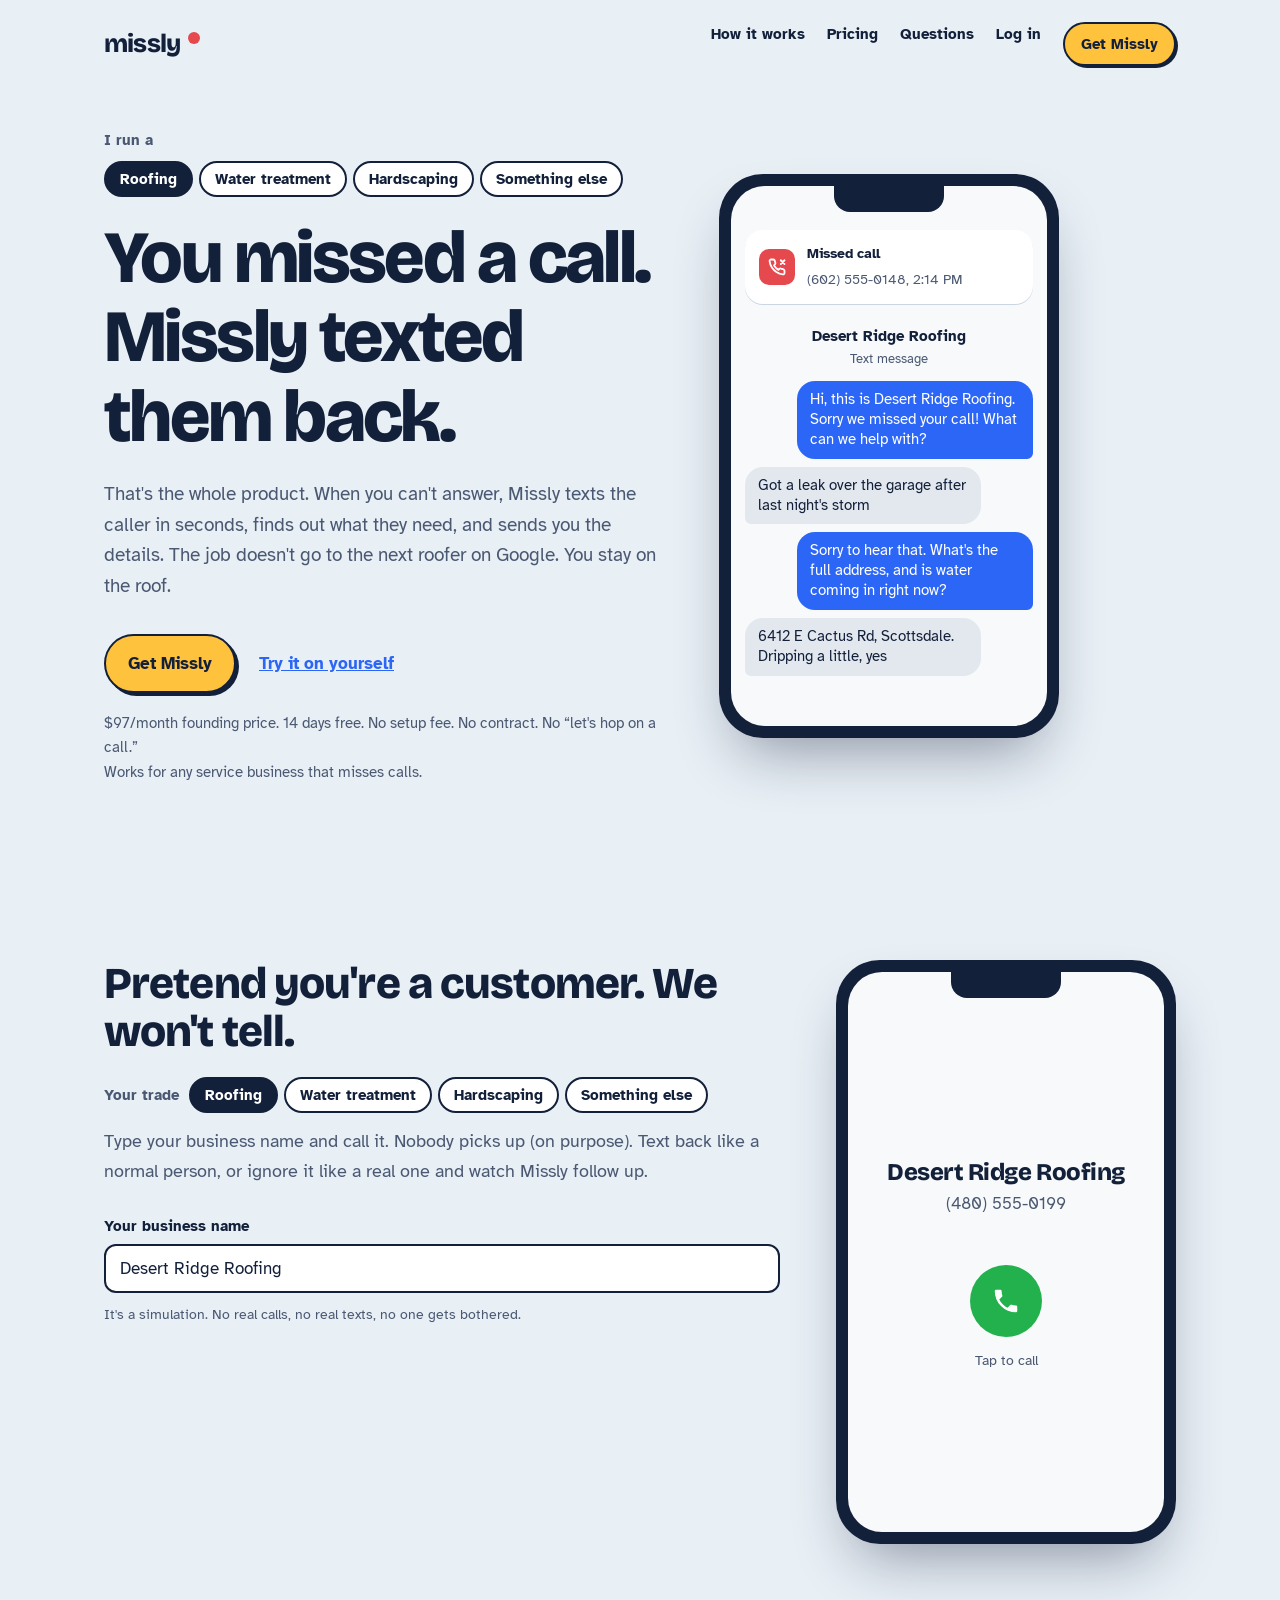
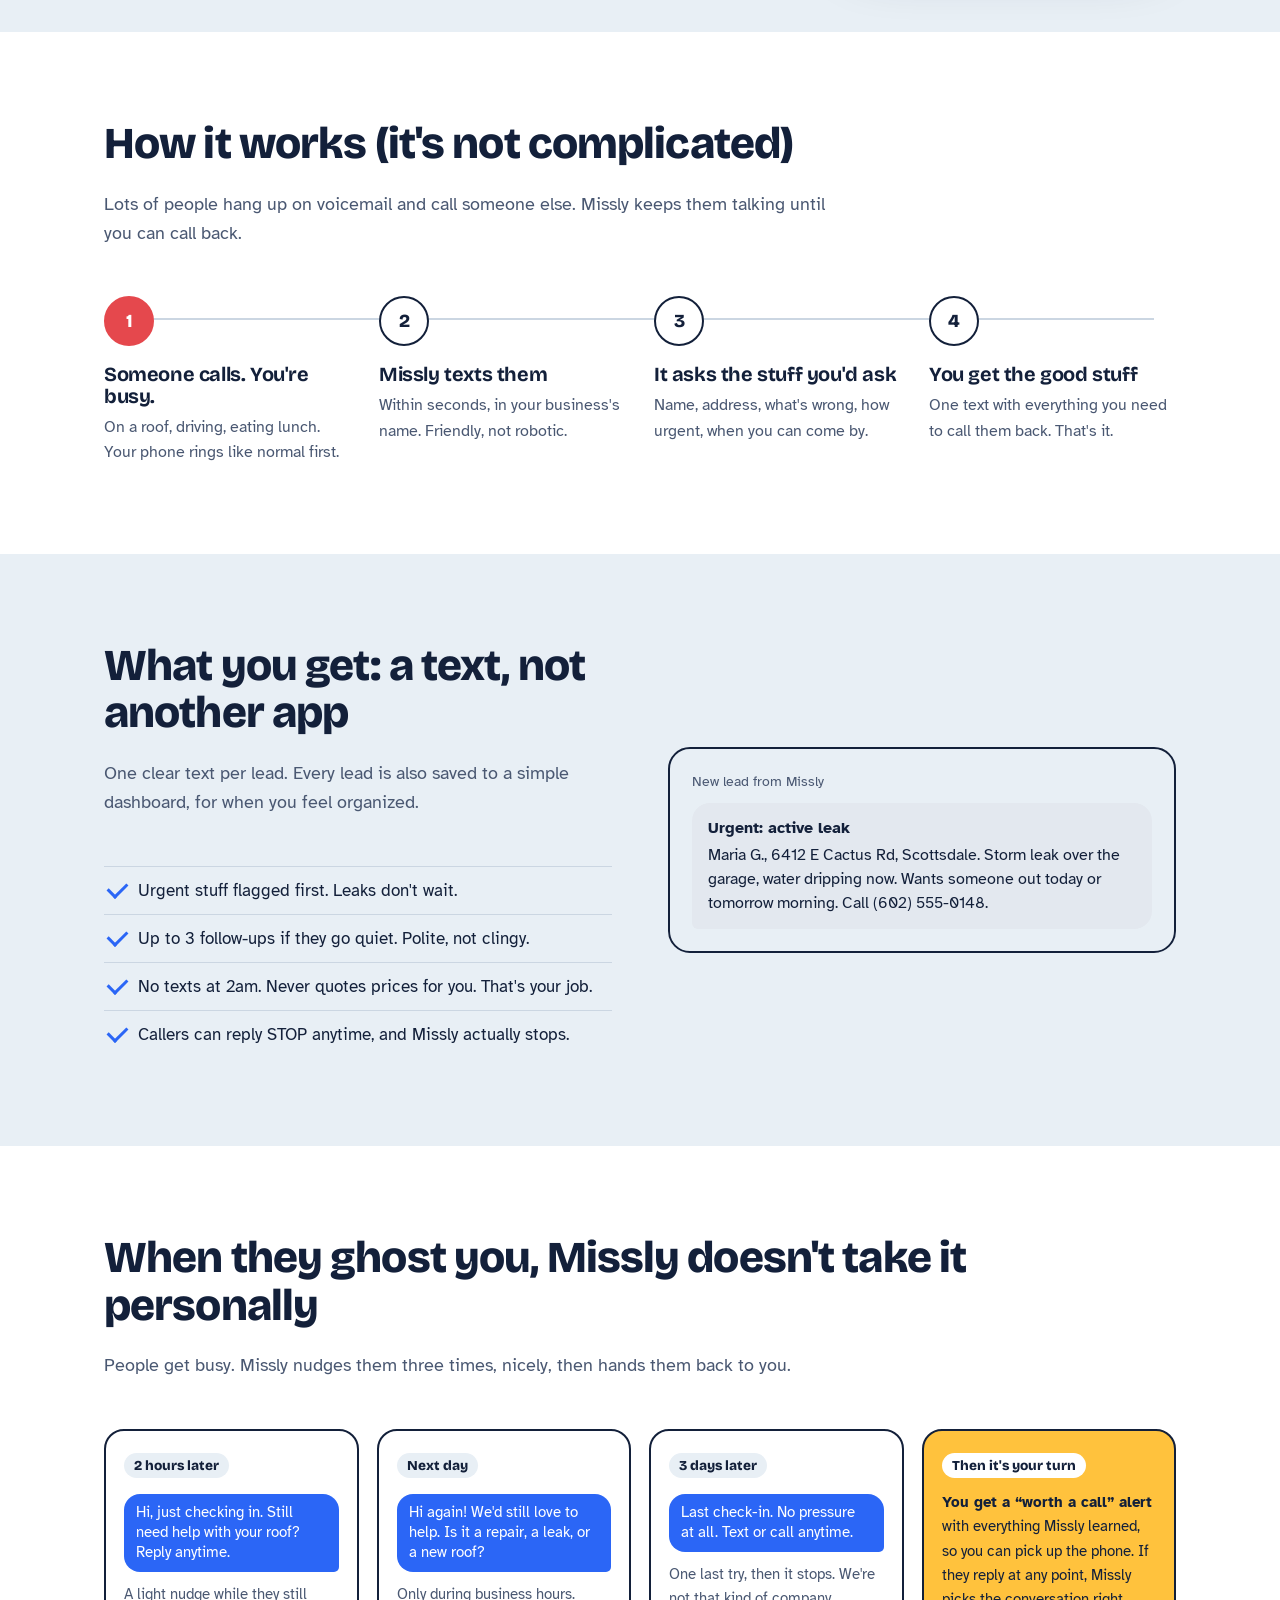
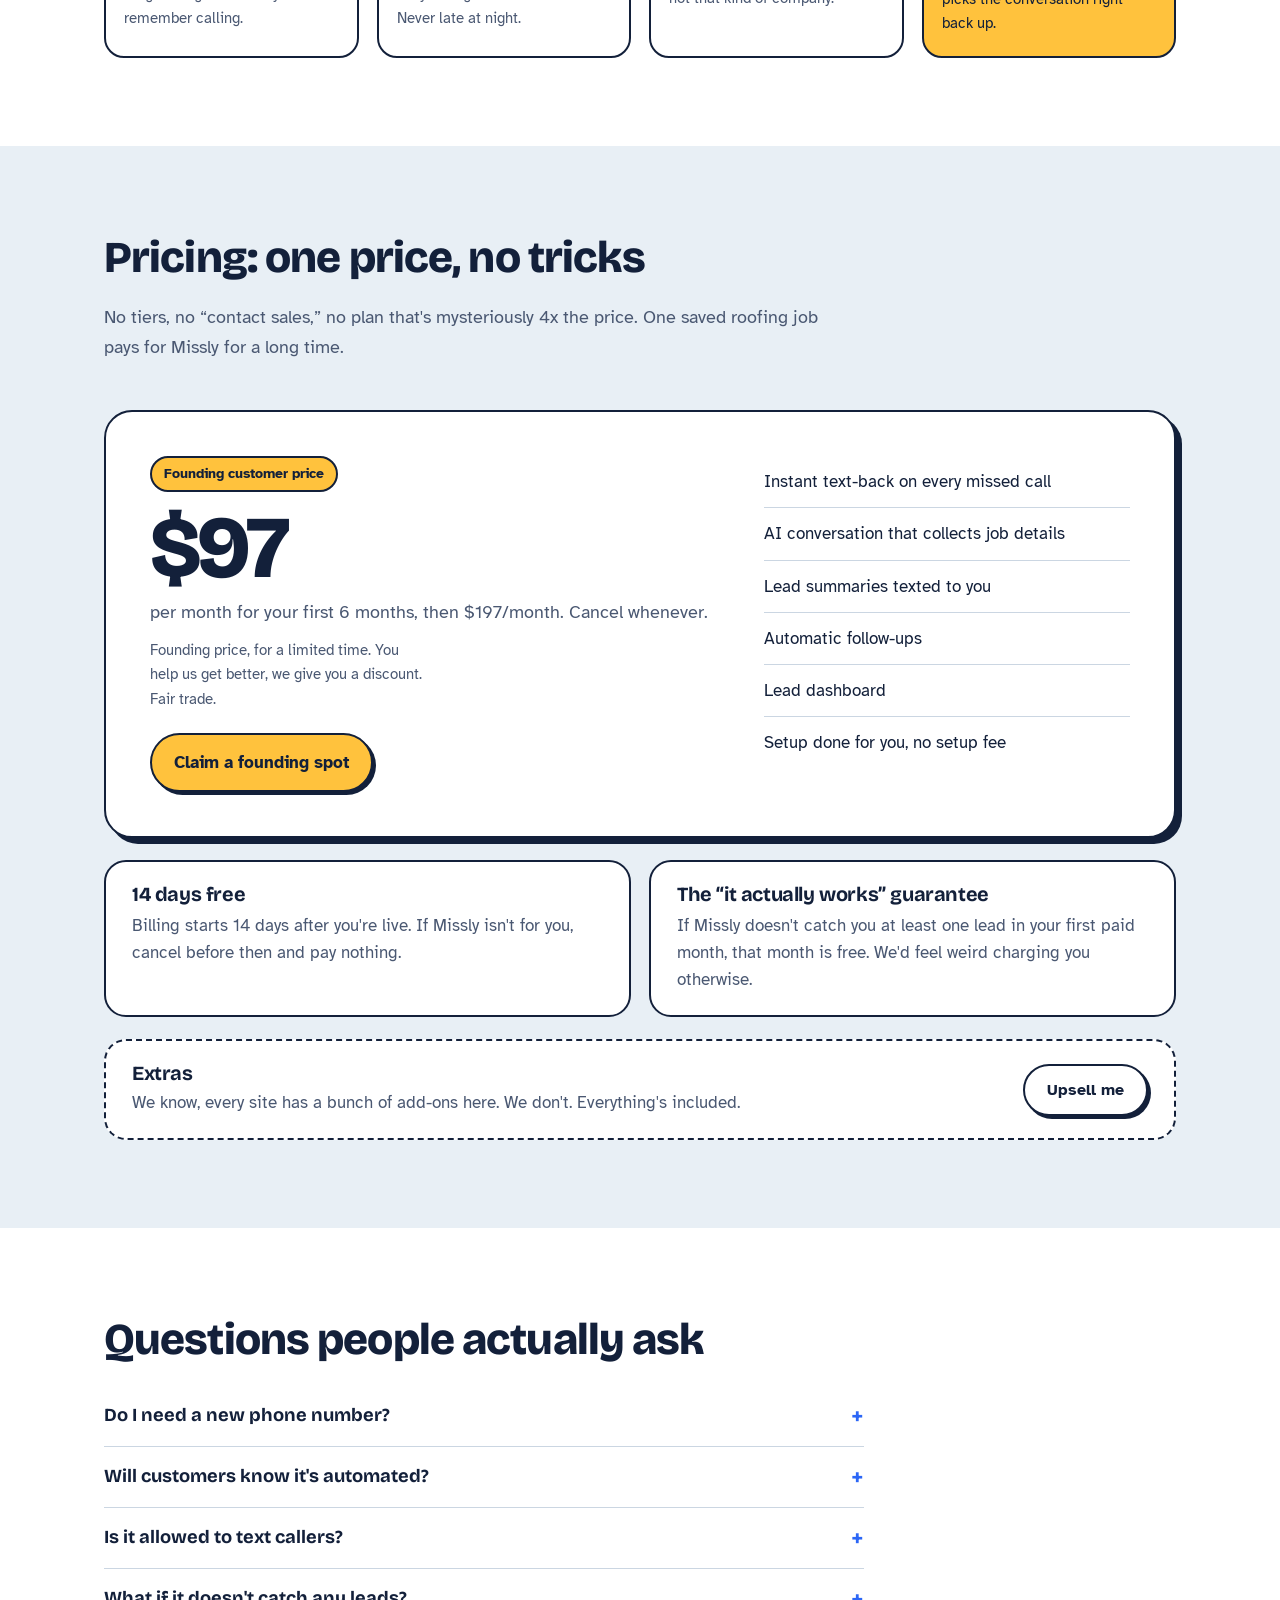
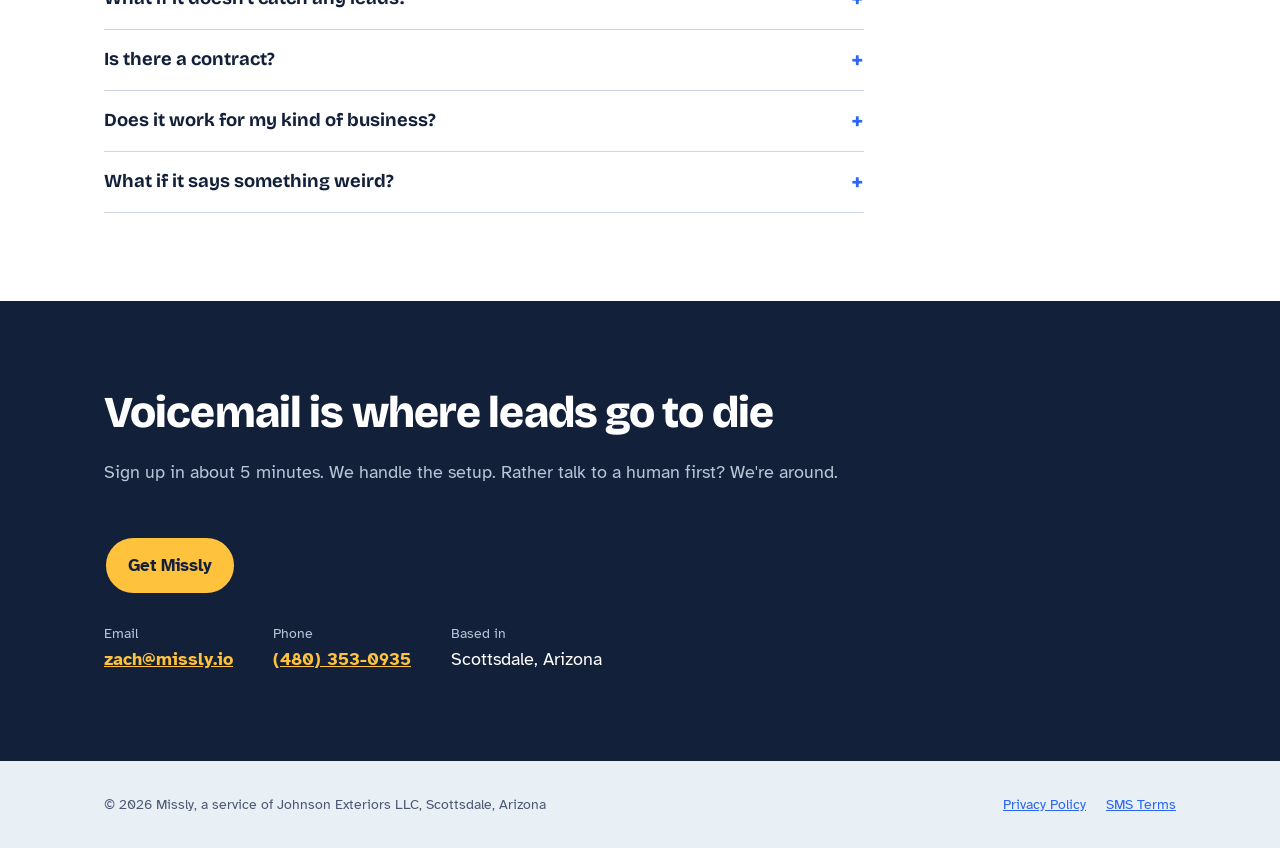
==== commit 6c4ada54: "Remove 'first 10 businesses' wording and the $97 FAQ from the site Co-Authored-By: Claude Opus 5.5 <" ====
--- a/index.html
+++ b/index.html
@@ -30,7 +30,7 @@
     <p class="lede" data-t="lede">That's the whole product. When you can't answer, Missly texts the caller in seconds, finds out what they need, and sends you the details. The job doesn't go to the next roofer on Google. You stay on the roof.</p>
     <a class="btn" href="start.html">Get Missly</a>
     <a class="textlink" href="#try">Try it on yourself</a>
-    <p class="fine">$97/month for our first 10 businesses. 14 days free. No setup fee. No contract. No “let's hop on a call.”<br>Works for any service business that misses calls.</p>
+    <p class="fine">$97/month founding price. 14 days free. No setup fee. No contract. No “let's hop on a call.”<br>Works for any service business that misses calls.</p>
   </div>
 
   <div class="phone" role="img" aria-label="Example: a missed call followed by an automatic text conversation with the caller">
@@ -157,7 +157,7 @@
       <span class="founding-tag">Founding customer price</span>
       <div class="amt">$97</div>
       <p class="per">per month for your first 6 months, then $197/month. Cancel whenever.</p>
-      <p class="founding-note">Only for our first 10 businesses. You help us get better, we give you a discount. Fair trade.</p>
+      <p class="founding-note">Founding price, for a limited time. You help us get better, we give you a discount. Fair trade.</p>
       <a class="btn" href="start.html">Claim a founding spot</a>
     </div>
     <ul>
@@ -195,7 +195,6 @@
     <details><summary>Do I need a new phone number?</summary><p>Nope. Keep your number. You dial one short code from your business phone so calls you don't answer go to Missly. Takes about 2 minutes, and we send instructions for your exact phone company.</p></details>
     <details><summary>Will customers know it's automated?</summary><p>Texts come from your business name and read like a helpful office assistant. If someone asks, Missly tells the truth: it's your automated assistant. If they want a real human, it pings you right away.</p></details>
     <details><summary>Is it allowed to text callers?</summary><p>Missly only texts people who called you first, identifies your business in every conversation, and stops immediately if someone replies STOP. See our <a href="terms.html">SMS Terms</a>.</p></details>
-    <details><summary>Why is it $97 right now?</summary><p>We're new, and we'd rather have 10 happy early customers than a fancy price page. The first 10 businesses pay $97/month for their first 6 months, then the regular $197. In return, we may ask how it's going. That's it.</p></details>
     <details><summary>What if it doesn't catch any leads?</summary><p>You get 14 days free once you're live. After that, if Missly doesn't catch you at least one lead in your first paid month, that month is free. Just email us.</p></details>
     <details><summary>Is there a contract?</summary><p>No. Month to month. Cancel anytime, no breakup speech required.</p></details>
     <details><summary>Does it work for my kind of business?</summary><p>If customers call you and you sometimes can't pick up, yes. Roofers, water treatment and filtration companies, hardscapers, landscapers, HVAC, plumbers, electricians, pest control, pool service, cleaners, dental offices. Any service business that misses calls. Missly learns your services when you sign up and talks like your office would.</p></details>
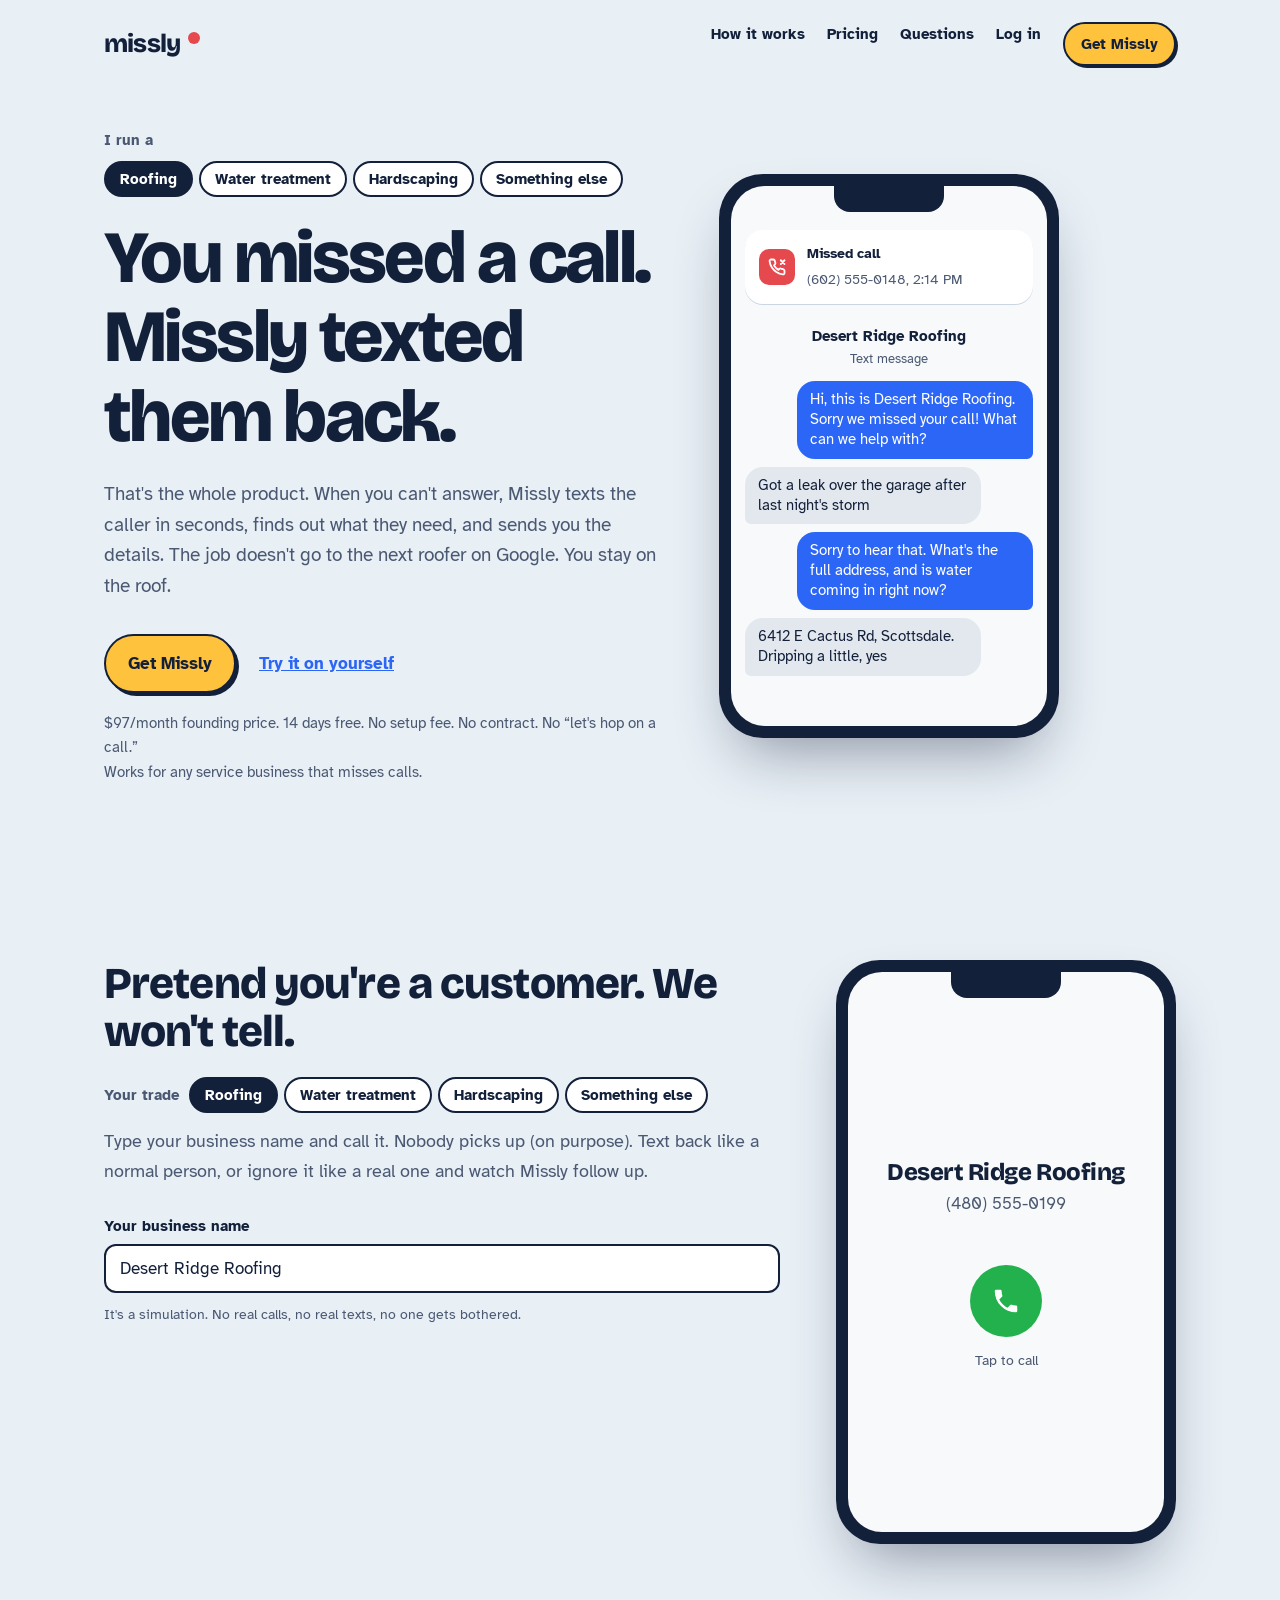
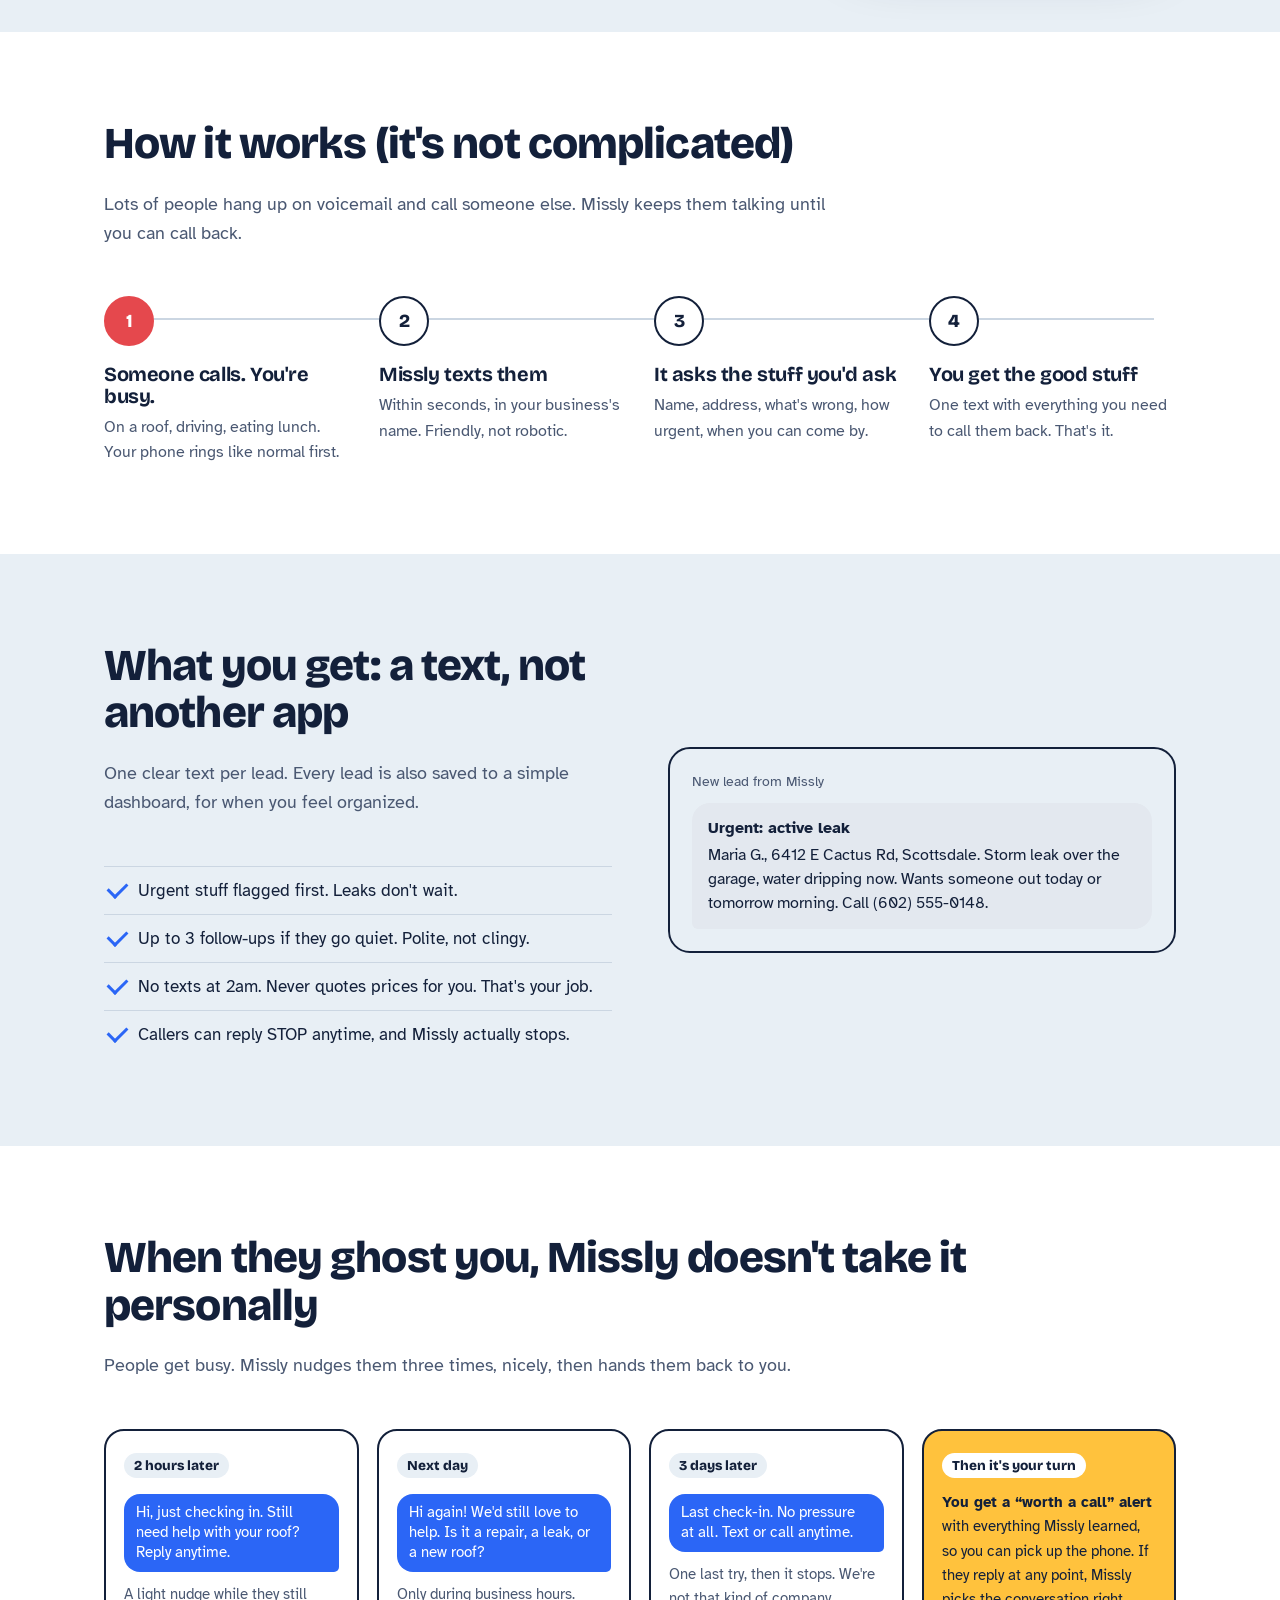
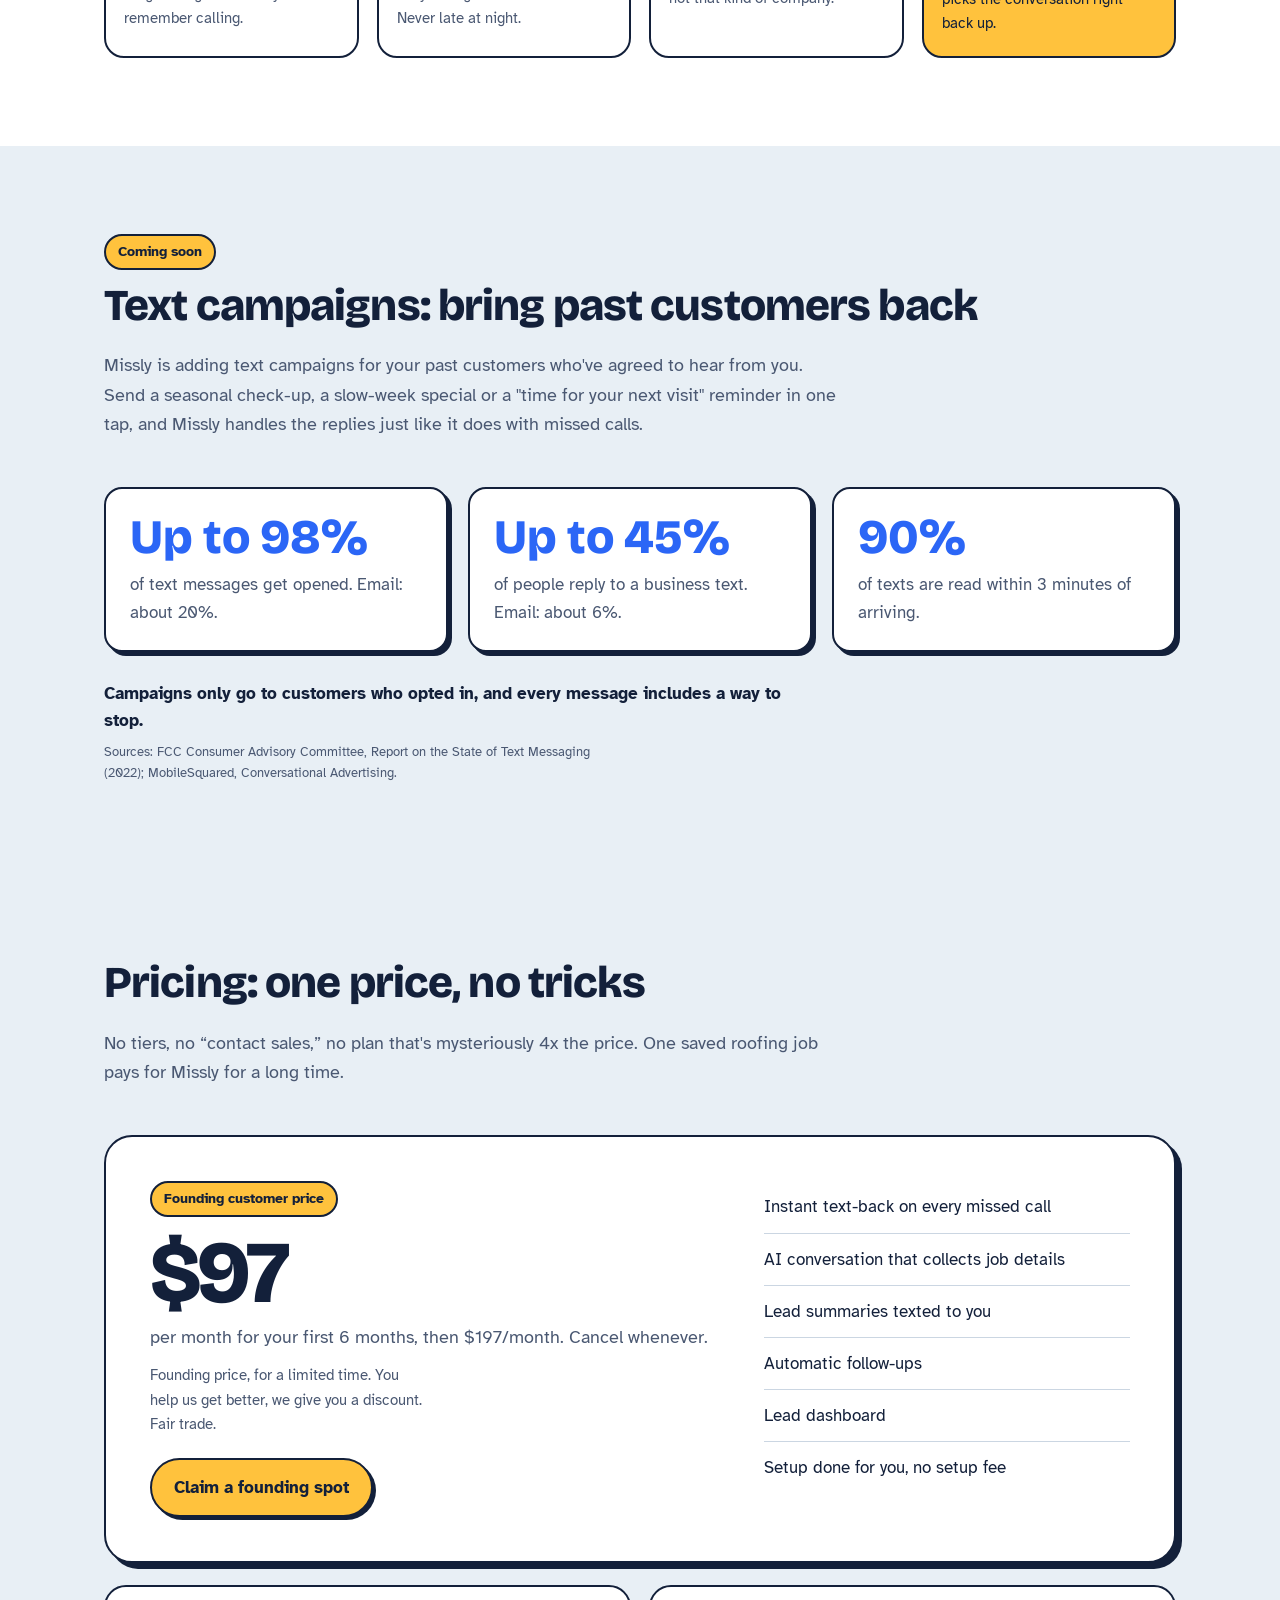
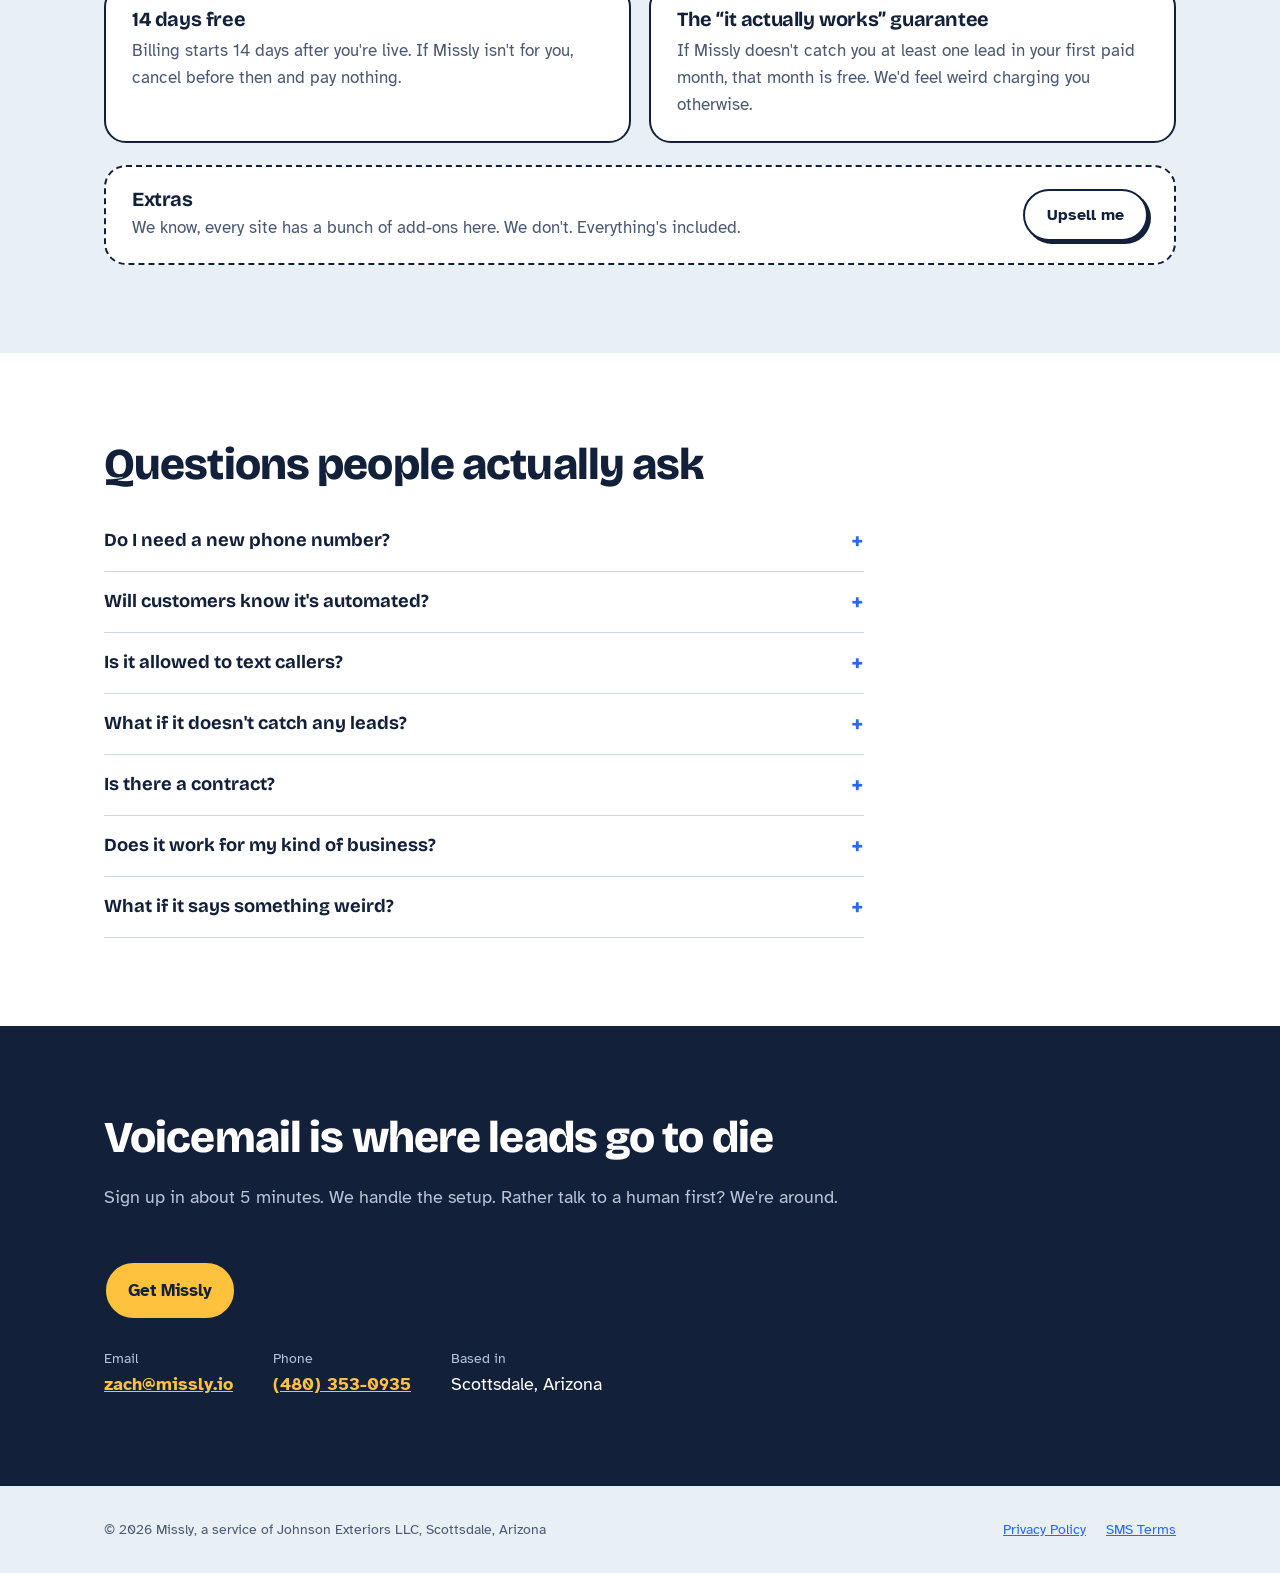
==== commit 664172a6: "Add 'Coming soon: text campaigns' section with sourced SMS stats Co-Authored-By: Claude Opus 5.5 <no" ====
--- a/index.html
+++ b/index.html
@@ -149,6 +149,19 @@
   </ol>
 </div></section>
 
+<section id="campaigns"><div class="wrap">
+  <span class="founding-tag">Coming soon</span>
+  <h2>Text campaigns: bring past customers back</h2>
+  <p class="intro">Missly is adding text campaigns for your past customers who've agreed to hear from you. Send a seasonal check-up, a slow-week special or a "time for your next visit" reminder in one tap, and Missly handles the replies just like it does with missed calls.</p>
+  <div class="camp-stats">
+    <div class="camp-stat"><b>Up to 98%</b><span>of text messages get opened. Email: about 20%.</span></div>
+    <div class="camp-stat"><b>Up to 45%</b><span>of people reply to a business text. Email: about 6%.</span></div>
+    <div class="camp-stat"><b>90%</b><span>of texts are read within 3 minutes of arriving.</span></div>
+  </div>
+  <p class="camp-note">Campaigns only go to customers who opted in, and every message includes a way to stop.</p>
+  <p class="camp-src">Sources: FCC Consumer Advisory Committee, Report on the State of Text Messaging (2022); MobileSquared, Conversational Advertising.</p>
+</div></section>
+
 <section id="pricing"><div class="wrap">
   <h2>Pricing: one price, no tricks</h2>
   <p class="intro">No tiers, no “contact sales,” no plan that's mysteriously 4x the price. <span data-t="price">One saved roofing job pays for Missly for a long time.</span></p>
--- a/style.css
+++ b/style.css
@@ -290,3 +290,12 @@
 .guarantee h3{margin-bottom:6px}
 .guarantee p{color:var(--ink-soft)}
 @media(max-width:760px){.guarantee{grid-template-columns:1fr}}
+
+/* text campaigns (coming soon) */
+.camp-stats{display:grid;grid-template-columns:repeat(3,1fr);gap:20px;margin-bottom:28px}
+.camp-stat{background:var(--paper);border:2px solid var(--ink);border-radius:18px;padding:24px;box-shadow:4px 4px 0 var(--ink)}
+.camp-stat b{display:block;font-family:var(--display);font-weight:800;font-size:clamp(2.2rem,5vw,3rem);line-height:1;color:var(--blue);margin-bottom:10px}
+.camp-stat span{color:var(--ink-soft)}
+.camp-note{font-weight:700;margin-bottom:8px}
+.camp-src{font-size:.8rem;color:var(--ink-soft)}
+@media(max-width:760px){.camp-stats{grid-template-columns:1fr}}
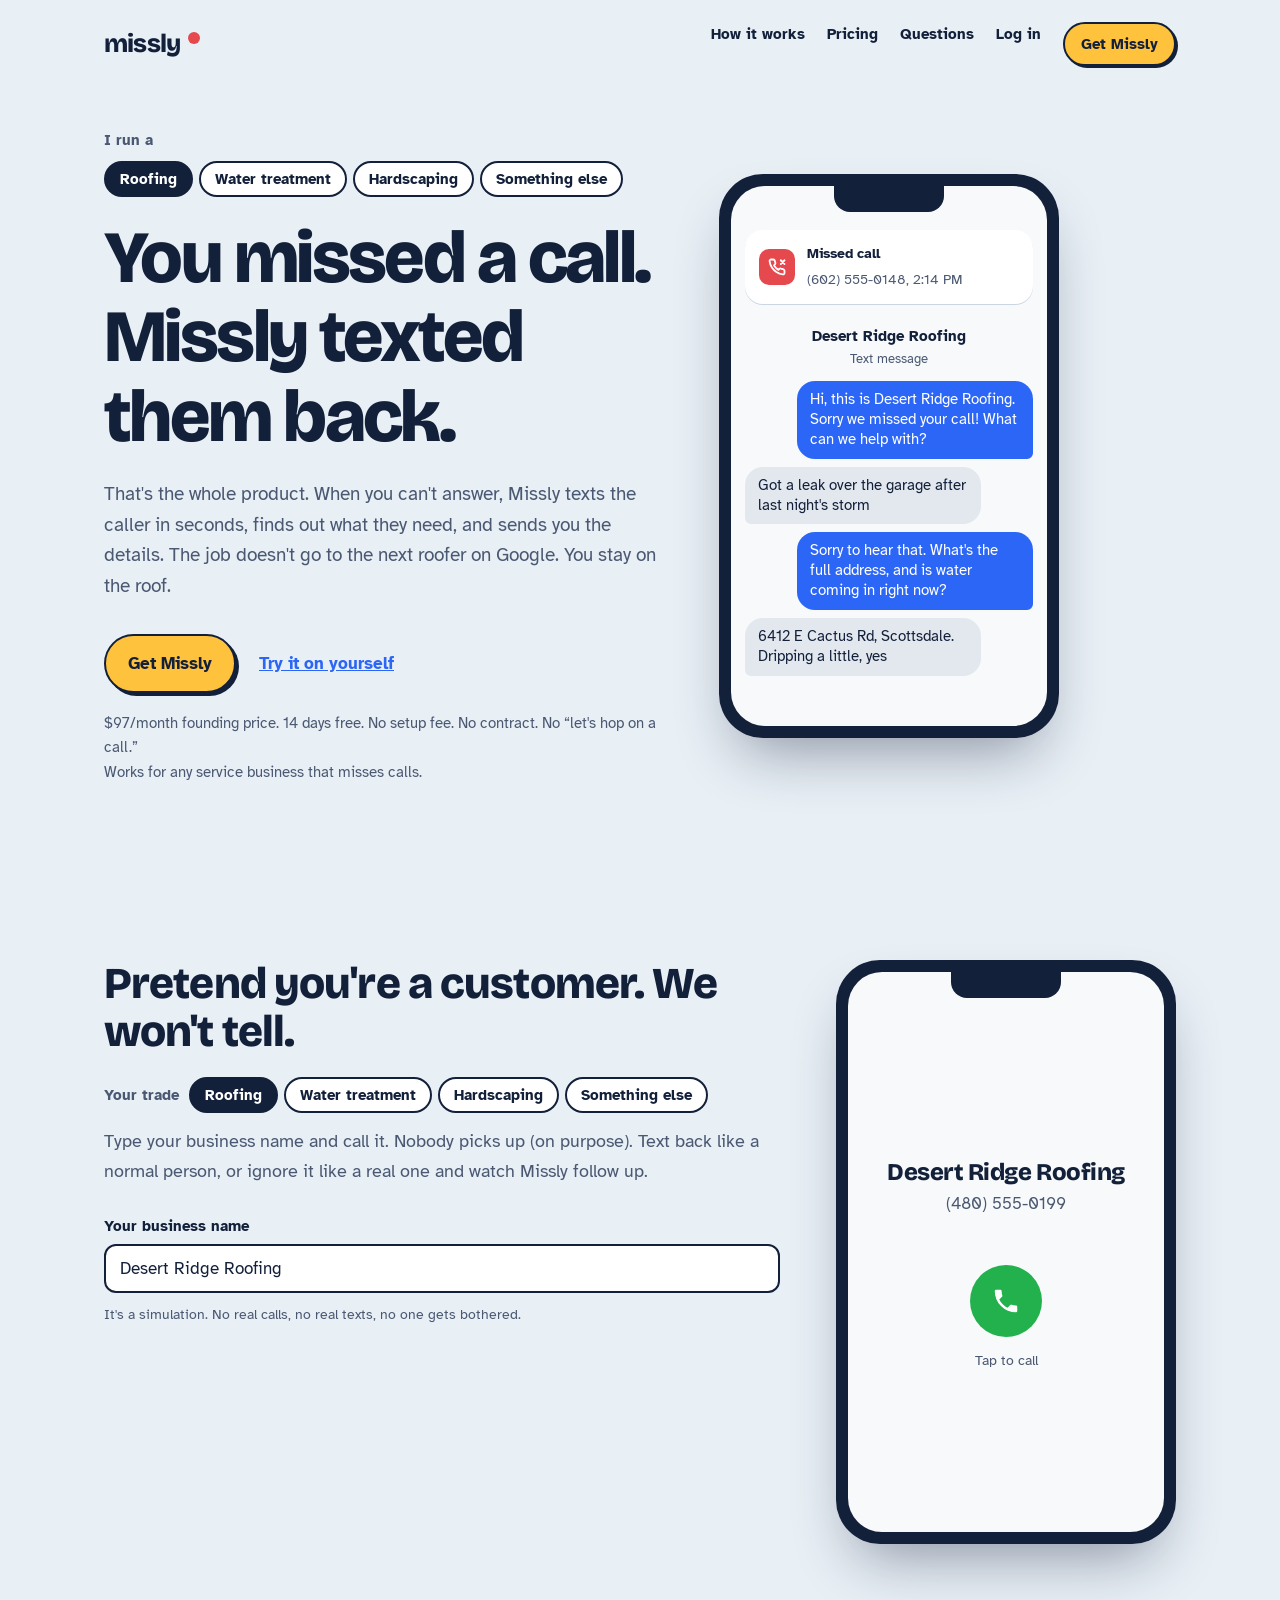
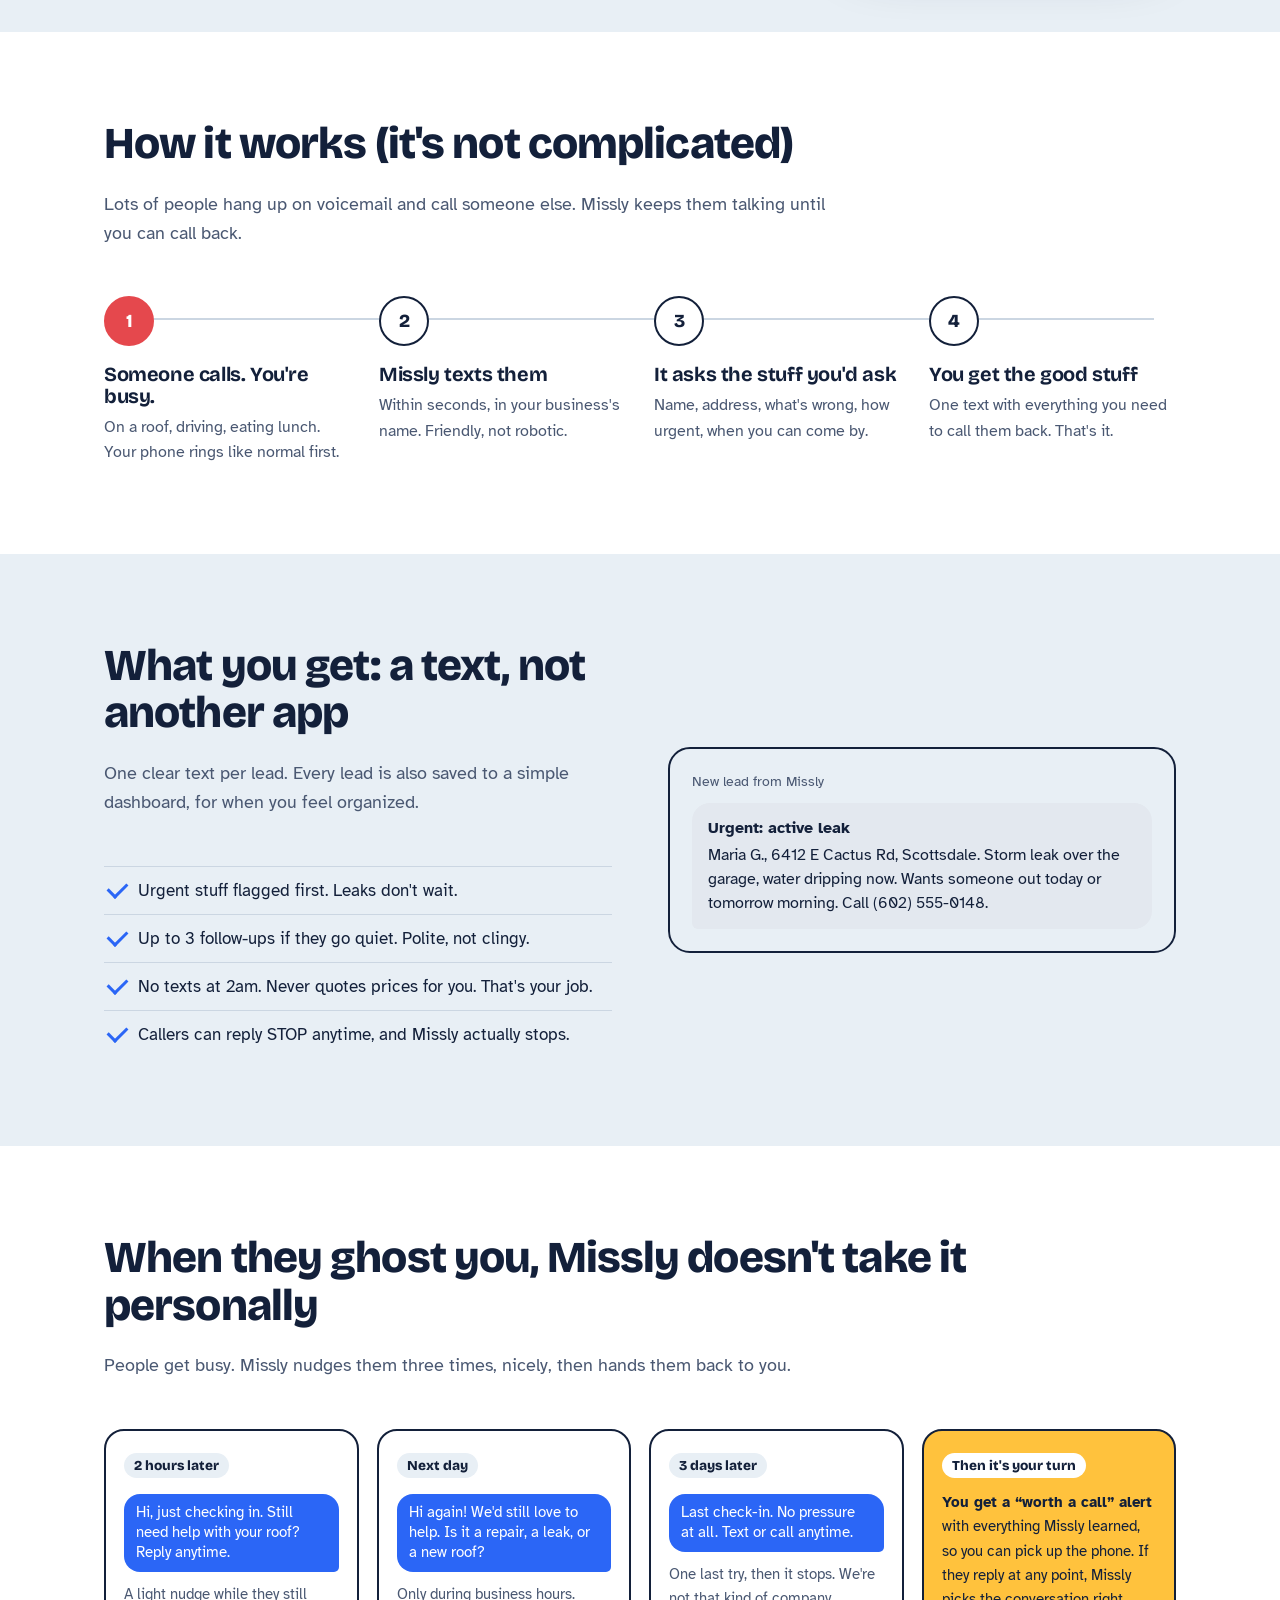
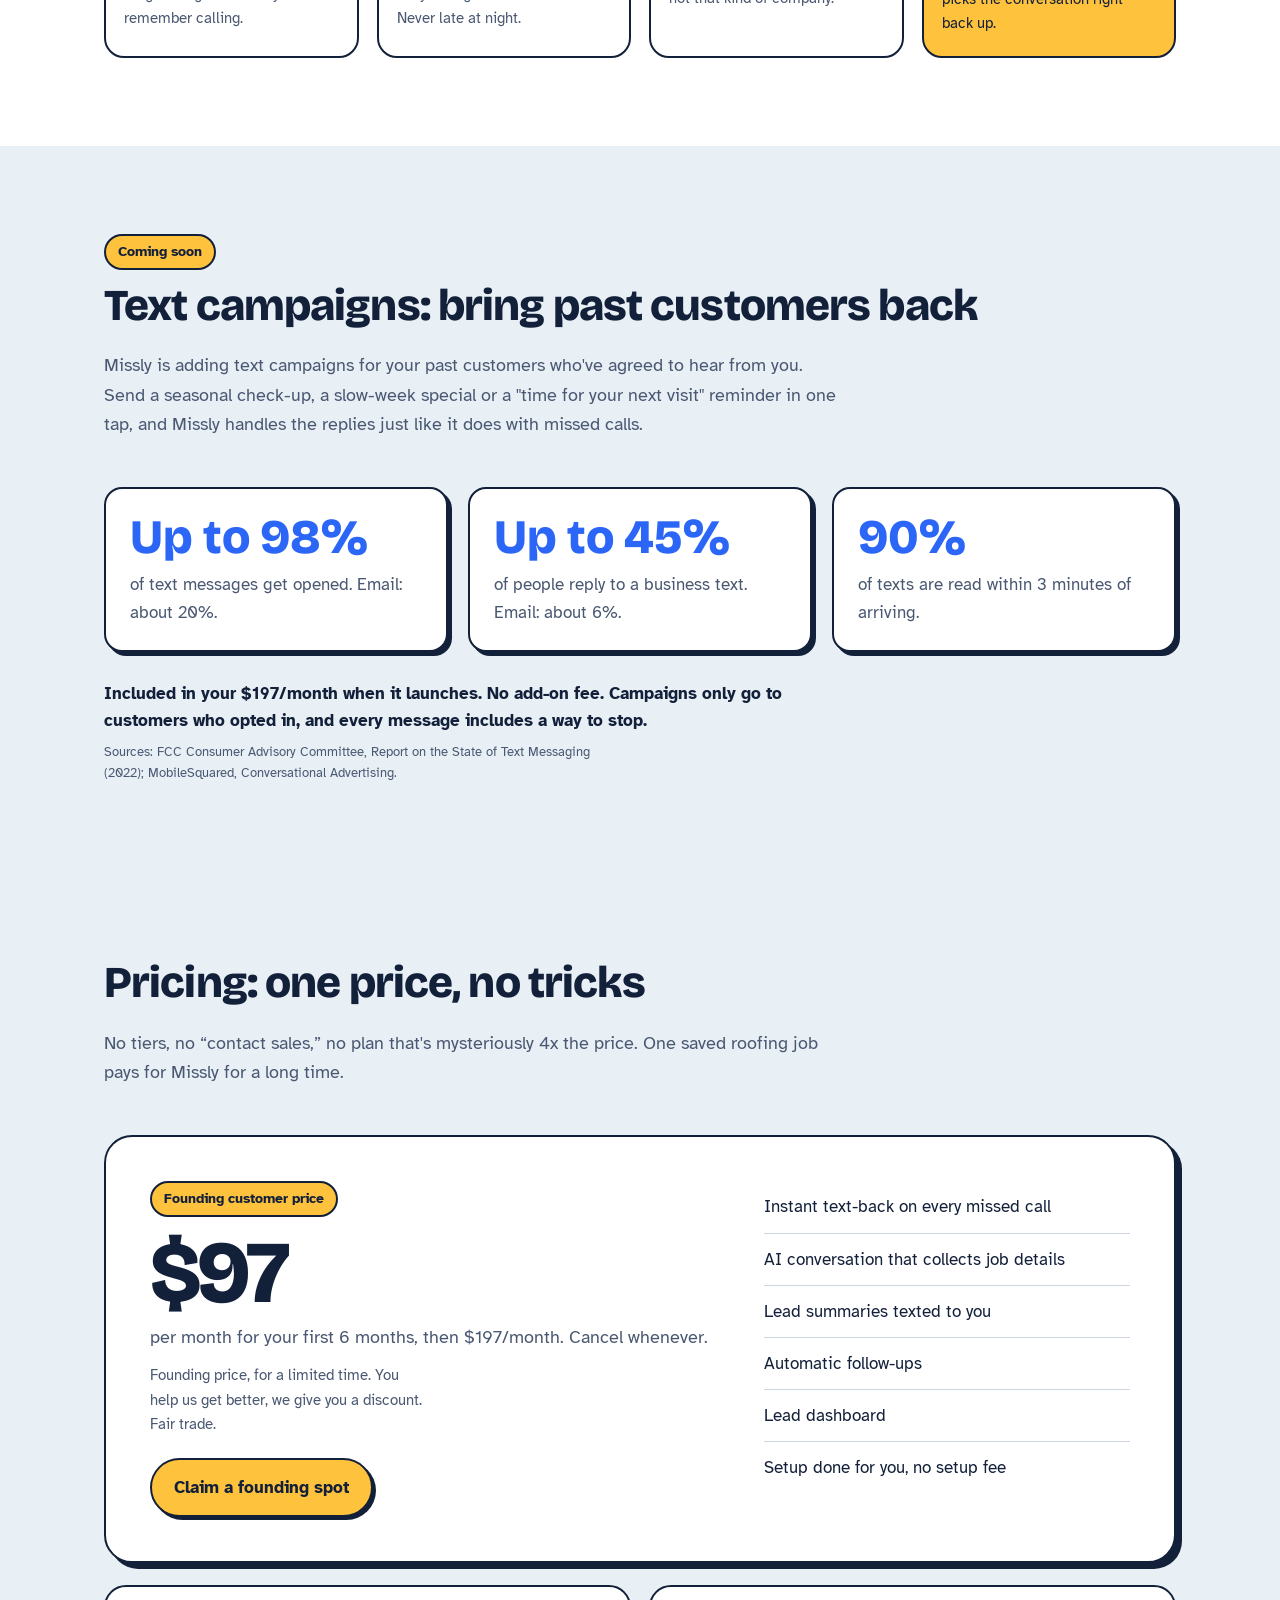
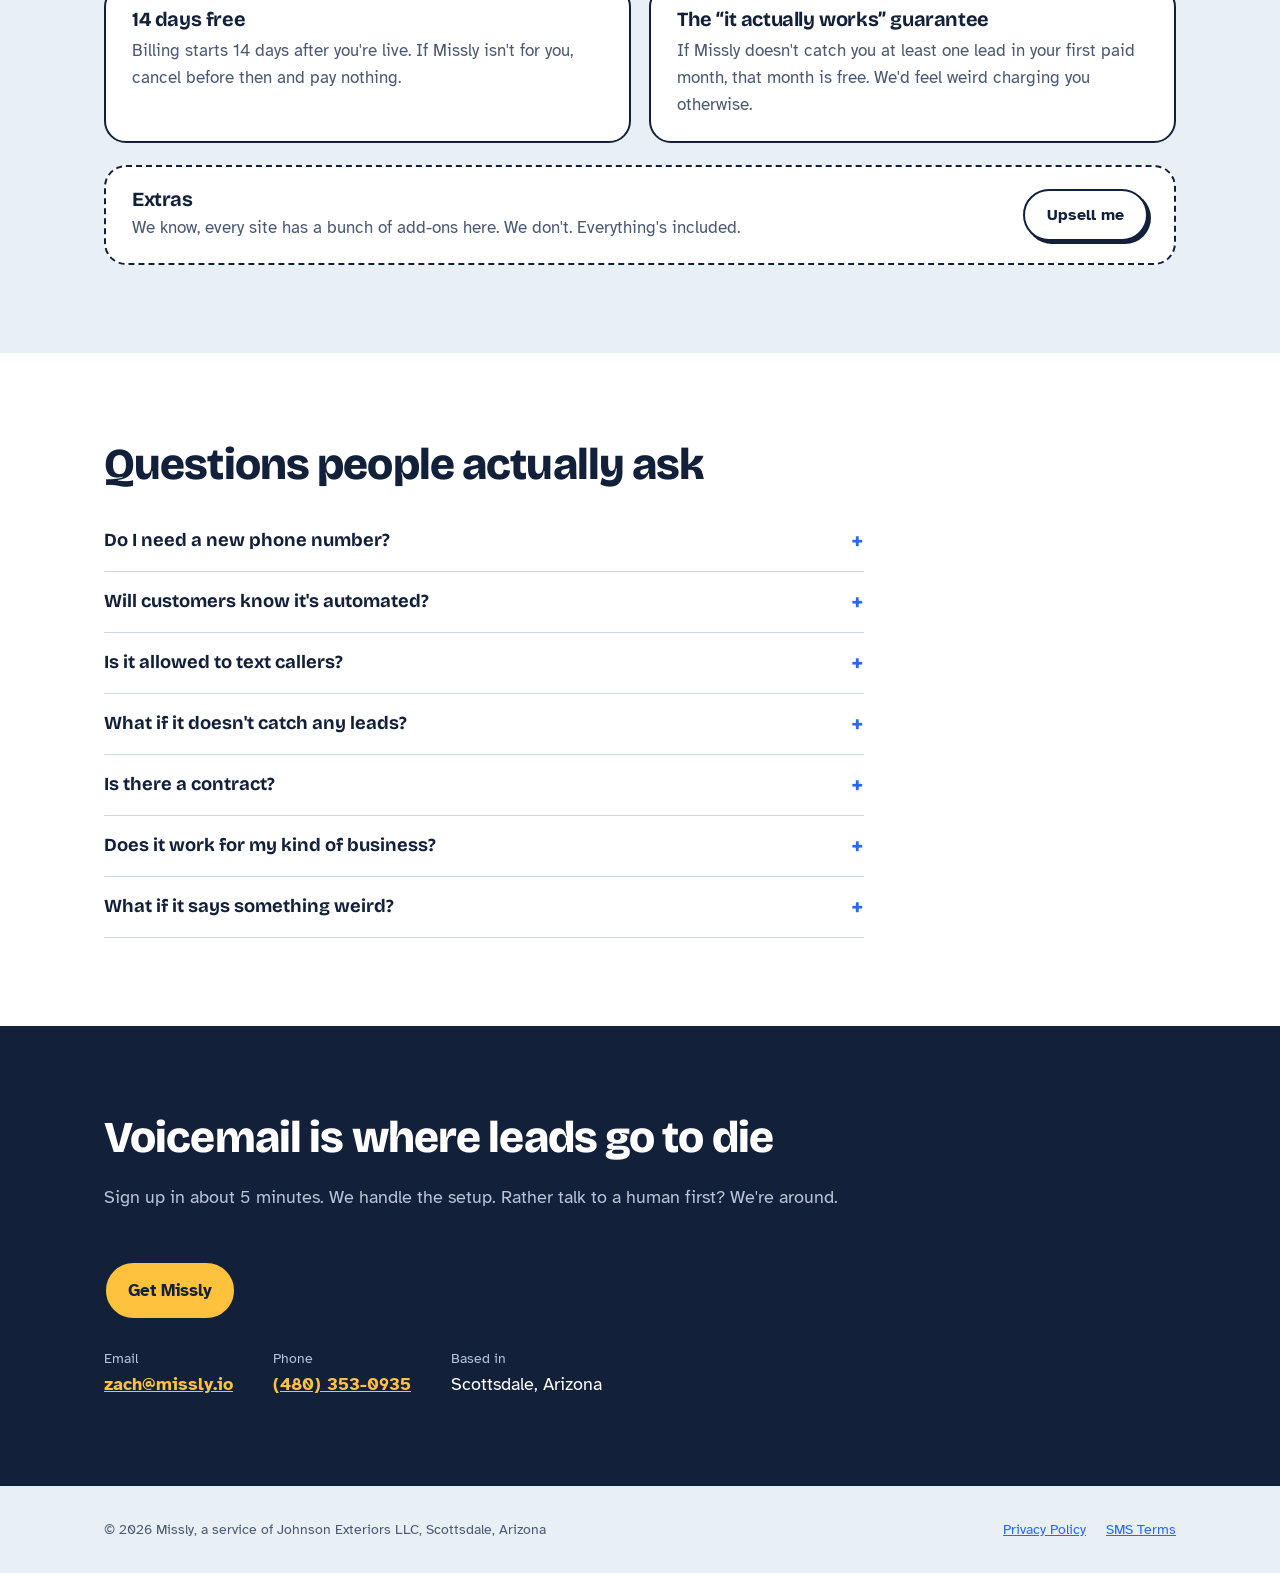
==== commit 33aa6aa9: "Campaigns: included in $197/month, no add-on fee Co-Authored-By: Claude Opus 5.5 <noreply@anthropic." ====
--- a/index.html
+++ b/index.html
@@ -158,7 +158,7 @@
     <div class="camp-stat"><b>Up to 45%</b><span>of people reply to a business text. Email: about 6%.</span></div>
     <div class="camp-stat"><b>90%</b><span>of texts are read within 3 minutes of arriving.</span></div>
   </div>
-  <p class="camp-note">Campaigns only go to customers who opted in, and every message includes a way to stop.</p>
+  <p class="camp-note"><b>Included in your $197/month when it launches. No add-on fee.</b> Campaigns only go to customers who opted in, and every message includes a way to stop.</p>
   <p class="camp-src">Sources: FCC Consumer Advisory Committee, Report on the State of Text Messaging (2022); MobileSquared, Conversational Advertising.</p>
 </div></section>
 
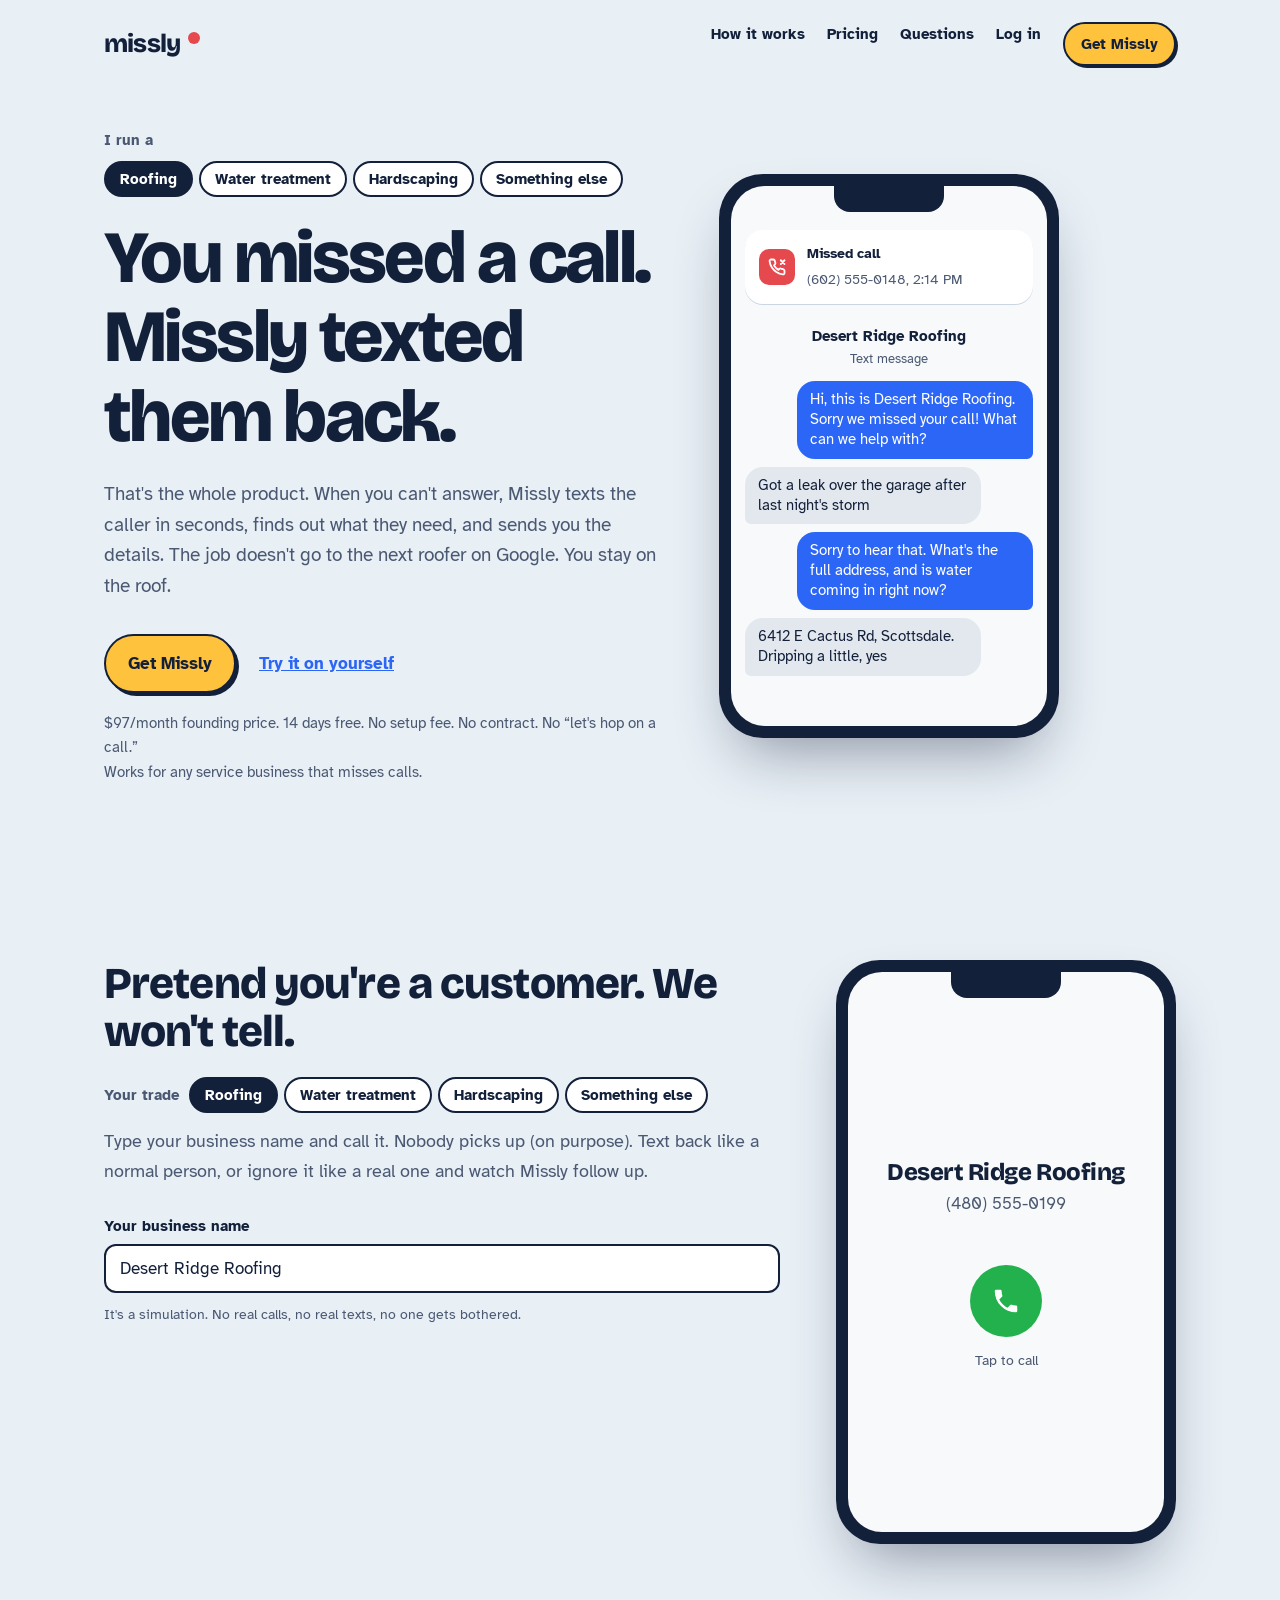
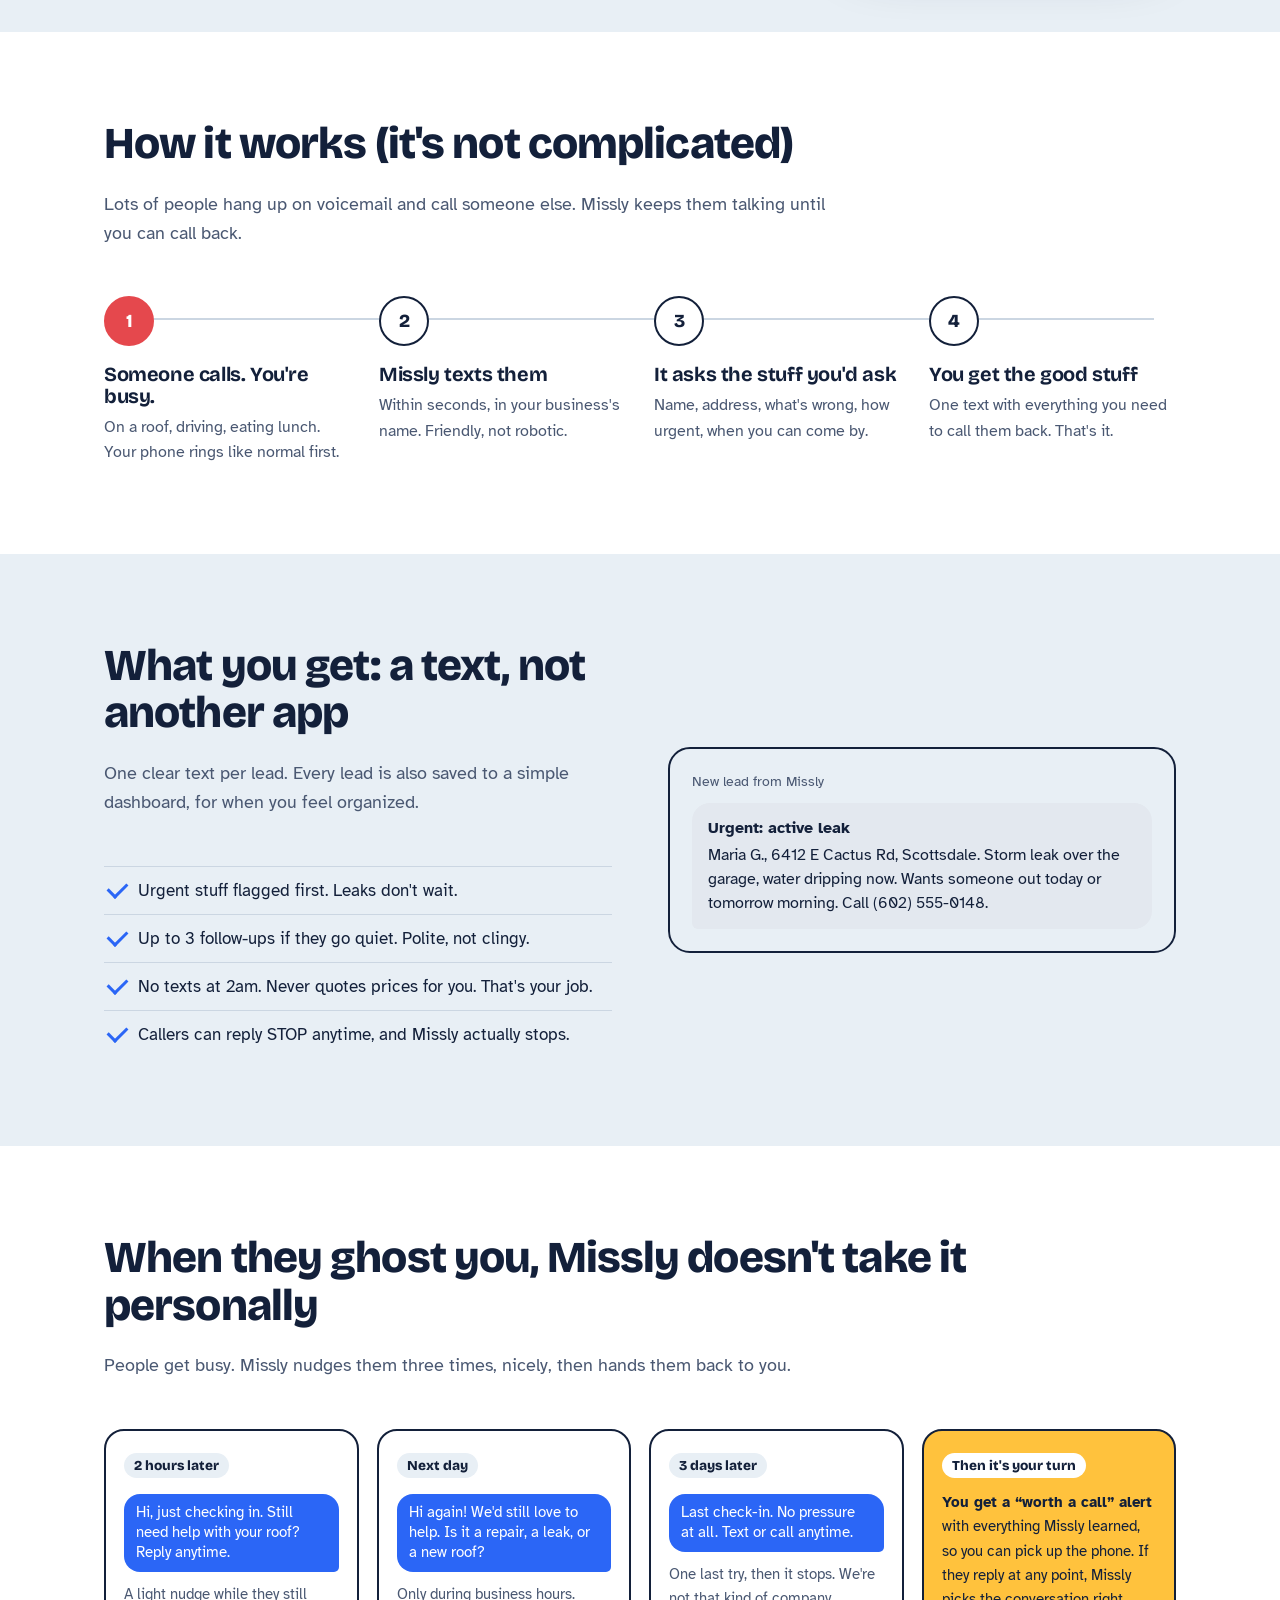
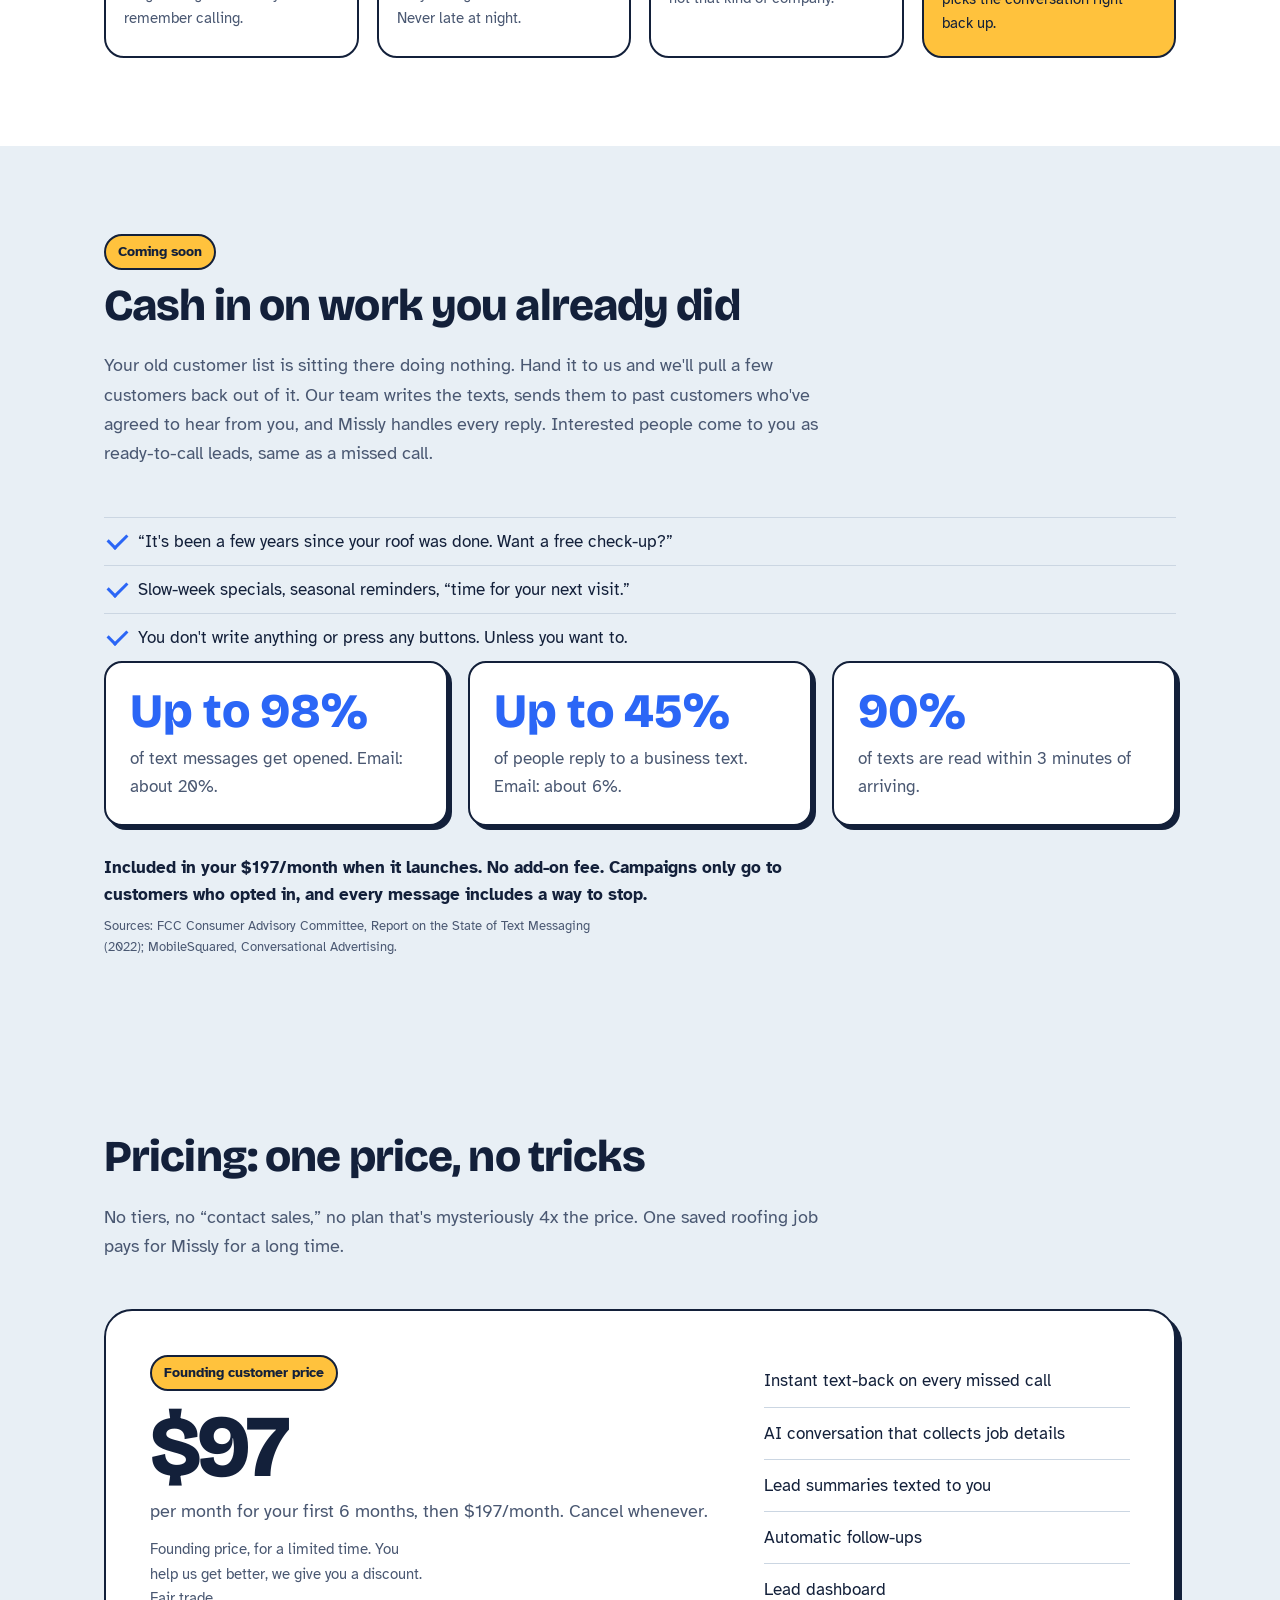
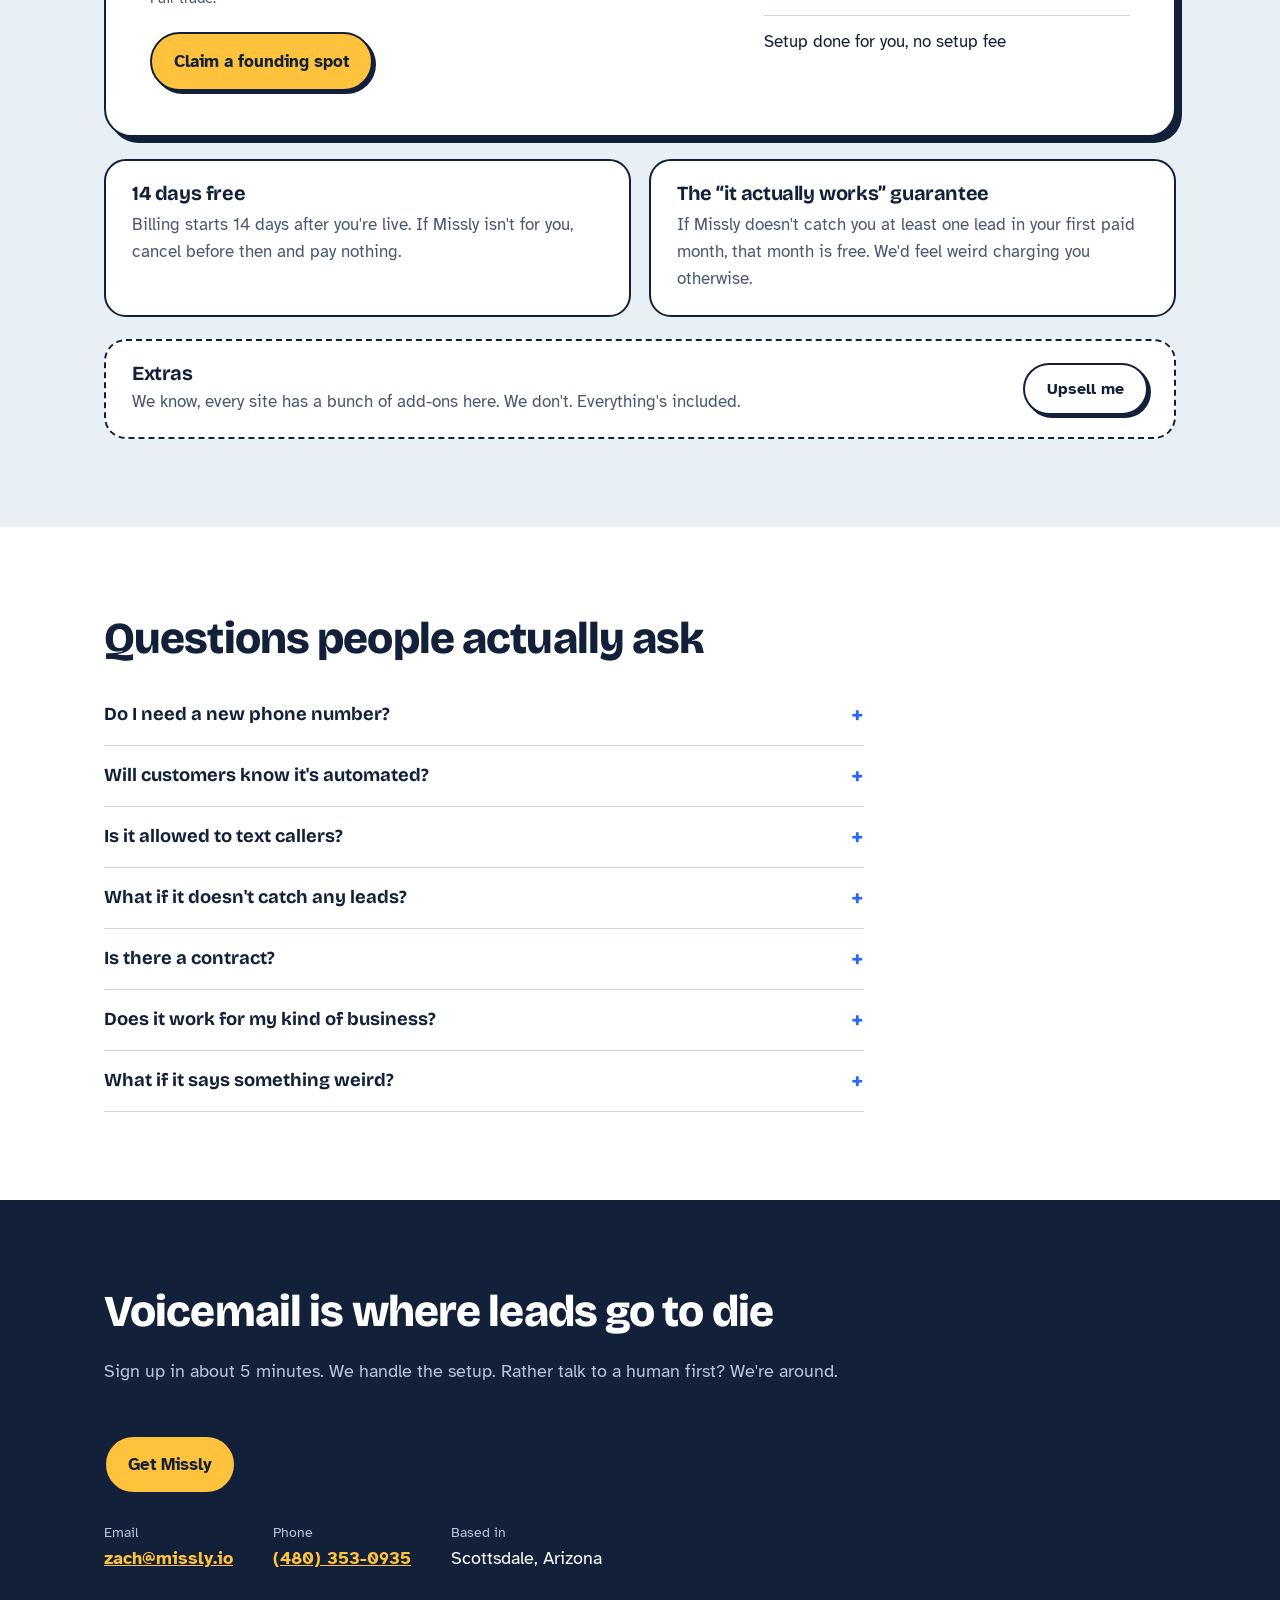
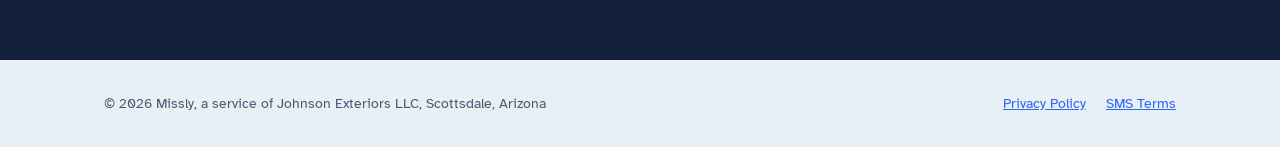
==== commit 0c590803: "Campaigns: reframe as done-for-you database reactivation Co-Authored-By: Claude Opus 5.5 <noreply@an" ====
--- a/index.html
+++ b/index.html
@@ -151,8 +151,13 @@
 
 <section id="campaigns"><div class="wrap">
   <span class="founding-tag">Coming soon</span>
-  <h2>Text campaigns: bring past customers back</h2>
-  <p class="intro">Missly is adding text campaigns for your past customers who've agreed to hear from you. Send a seasonal check-up, a slow-week special or a "time for your next visit" reminder in one tap, and Missly handles the replies just like it does with missed calls.</p>
+  <h2>Cash in on work you already did</h2>
+  <p class="intro">Your old customer list is sitting there doing nothing. Hand it to us and we'll pull a few customers back out of it. Our team writes the texts, sends them to past customers who've agreed to hear from you, and Missly handles every reply. Interested people come to you as ready-to-call leads, same as a missed call.</p>
+  <ul class="checks">
+    <li>“It's been a few years since your roof was done. Want a free check-up?”</li>
+    <li>Slow-week specials, seasonal reminders, “time for your next visit.”</li>
+    <li>You don't write anything or press any buttons. Unless you want to.</li>
+  </ul>
   <div class="camp-stats">
     <div class="camp-stat"><b>Up to 98%</b><span>of text messages get opened. Email: about 20%.</span></div>
     <div class="camp-stat"><b>Up to 45%</b><span>of people reply to a business text. Email: about 6%.</span></div>
